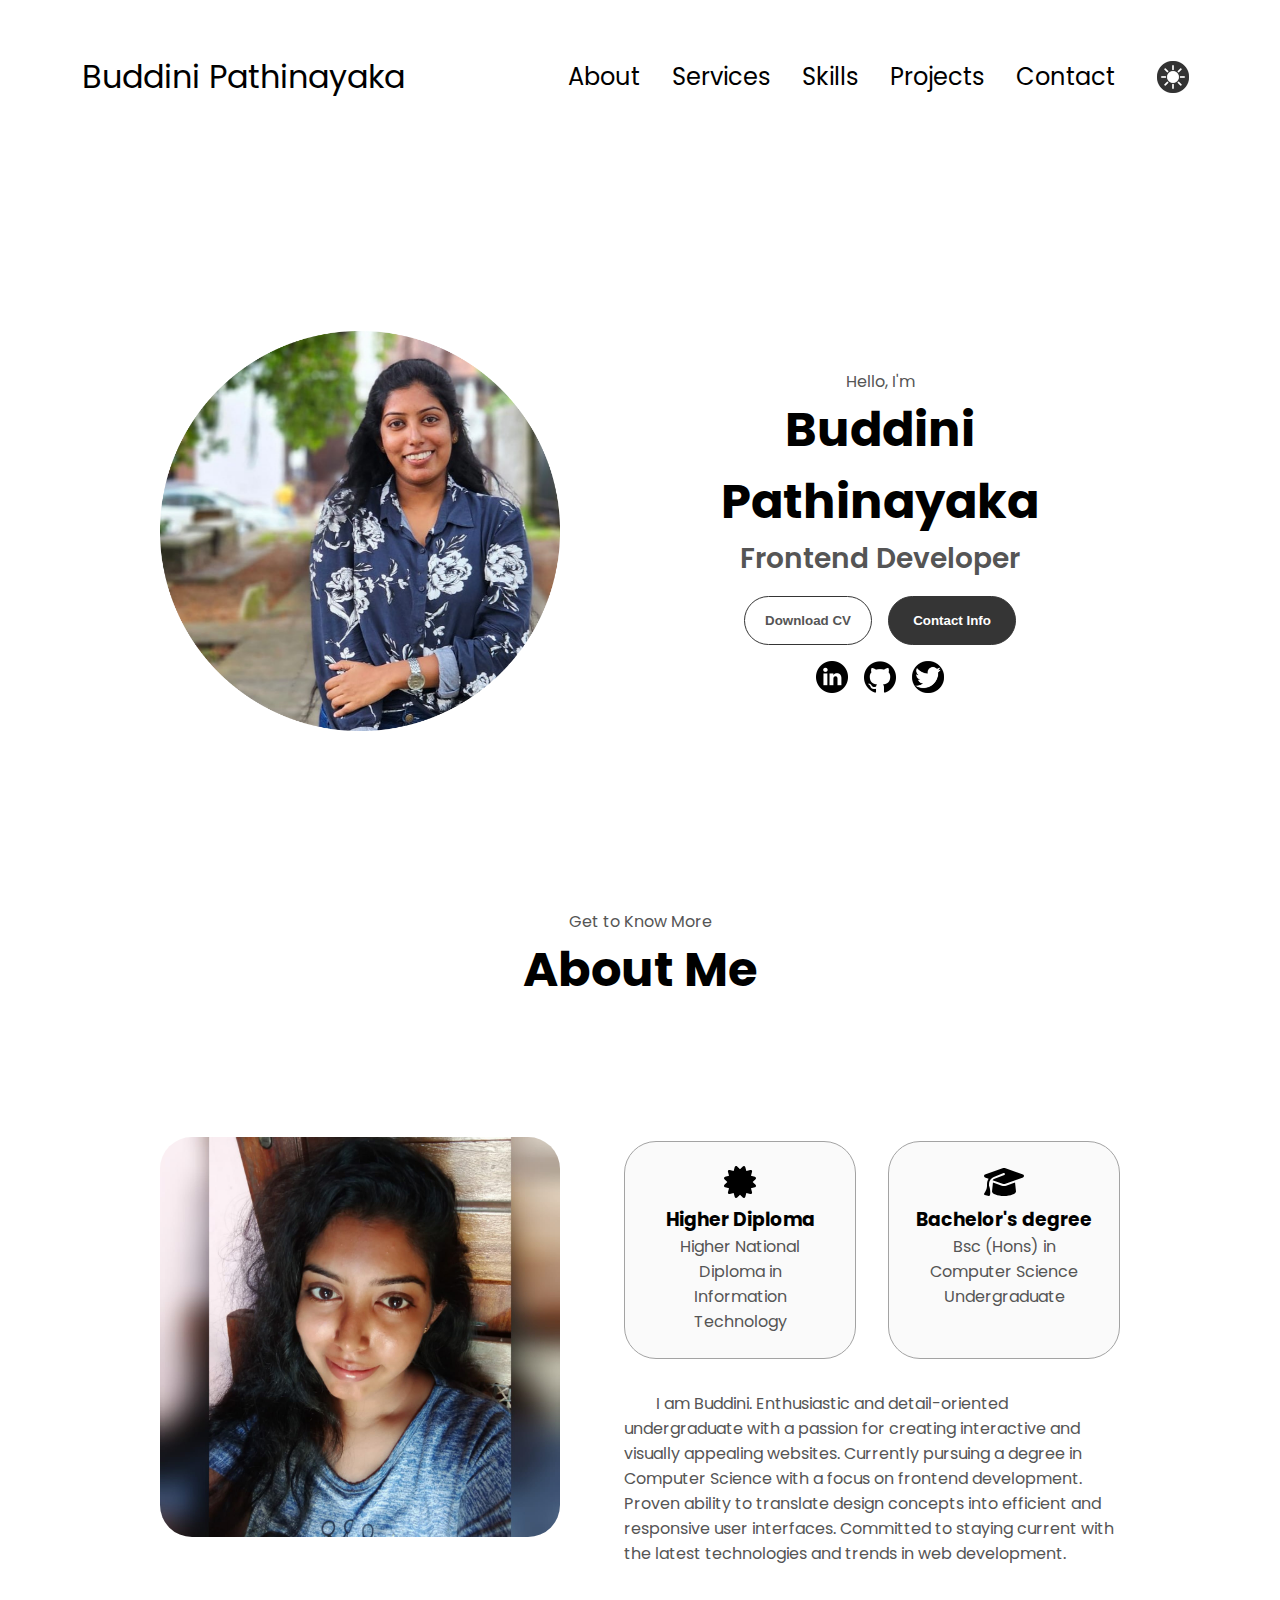
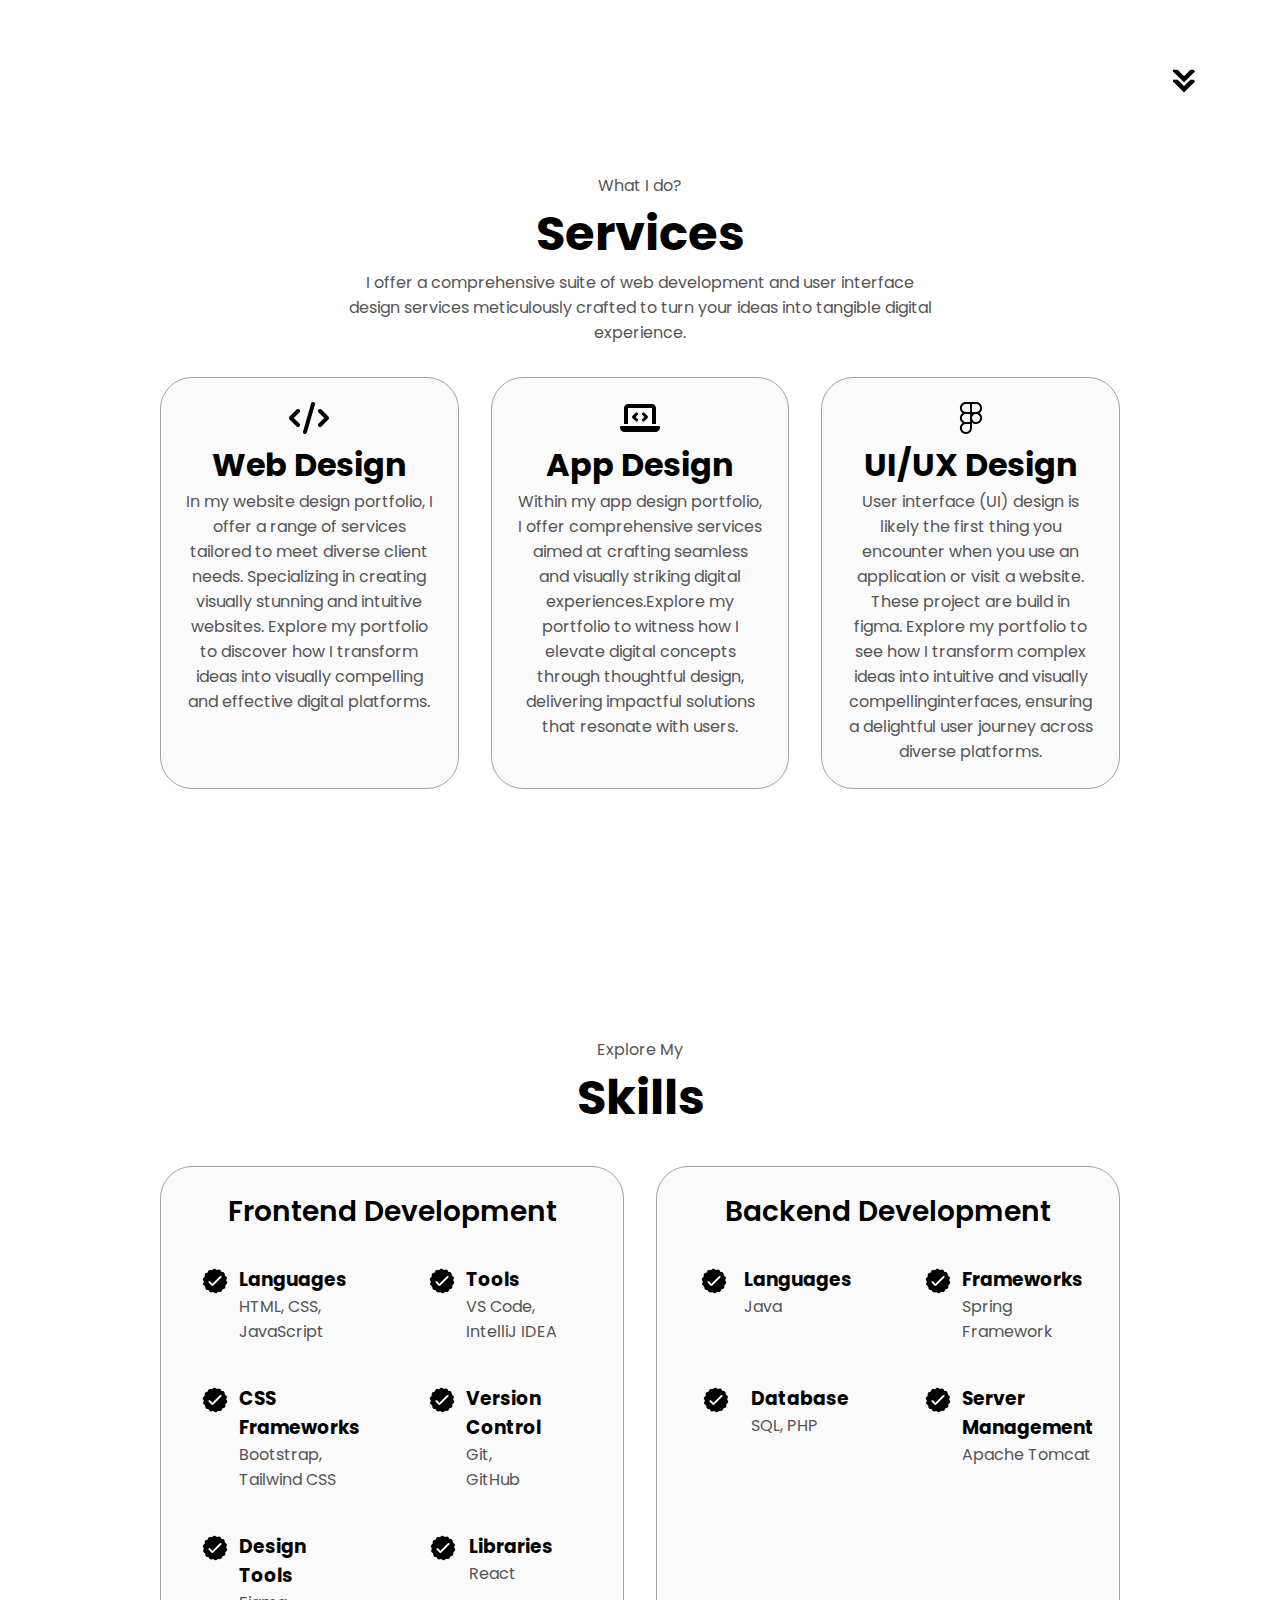
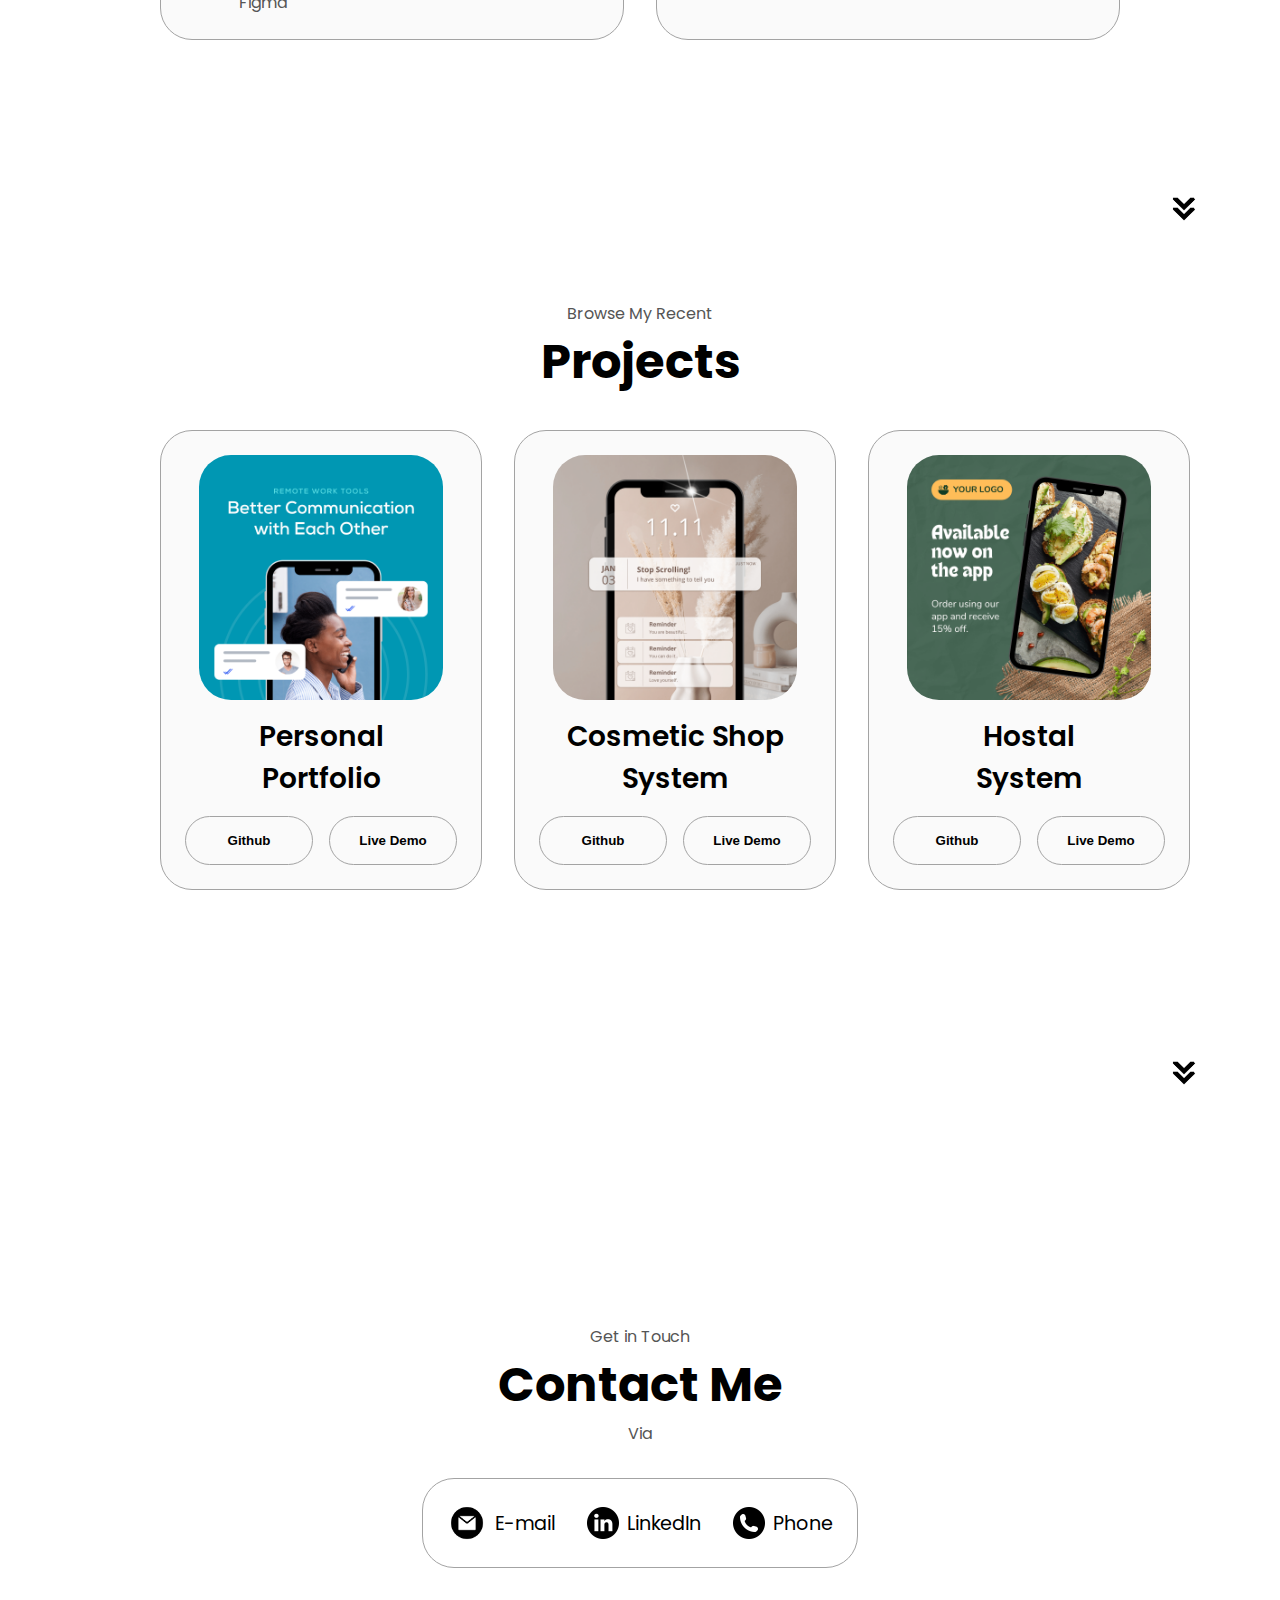
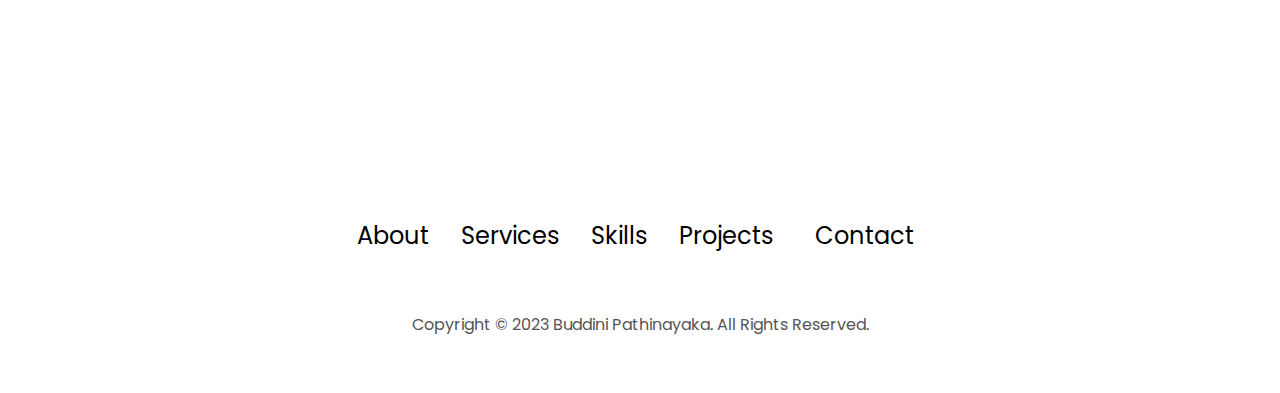
==== index.html @ bb2ee3ef "add service section" ====
<!DOCTYPE html>
<html lang="en">
<head>
    <meta charset="UTF-8">
    <meta name="viewport" content="width=device-width, initial-scale=1.0">
    <title>My Portfolio</title>
    <link rel="stylesheet" href="style.css">
    <link rel="stylesheet" href="mediaqueries.css">
    <link rel="icon" href="./assets/logo1.png">
</head>
<body>
    <nav id="desktop-nav">
        <div class="logo">Buddini Pathinayaka</div>
        <div>
          <ul class="nav-links">
            <li><a href="#about">About</a></li>
            <li><a href="#services">Services</a></li>
            <li><a href="#experience">Skills</a></li>
            <li><a href="#projects">Projects</a></li>
            <li><a href="#contact">Contact</a></li>
            <li>
              <img 
              id="modeToggle"
              class="icon color-icon"
              src="./assets/theme_light.png"
              src-light="./assets/theme_light.png" 
              src-dark="./assets/theme_dark.png"
              alt="color theme icon"
              ></li>
          </ul>
        </div>
      </nav>
      <nav id="hamburgur-nav">
        <div class="logo">Buddini Pathinayaka</div>
        <div class="hamburgur-menu">
            <div class="hamburgur-icon" onclick="toggleMenu()">
                <span></span>
                <span></span>
                <span></span>
            </div>
            <div class="menu-links">
                <li><a href="#about" onclick="toggleMenu()" >About</a></li>
                <li><a href="#services" onclick="toggleMenu()" >Services</a></li>
                <li><a href="#experience" onclick="toggleMenu()" >Skills</a></li>
                <li><a href="#projects" onclick="toggleMenu()" >Projects</a></li>
                <li><a href="#contact" onclick="toggleMenu()" >Contact</a></li>
                <li>
                  <img 
                  id="modeToggle2"
                  class="icon color-icon"
                  src="./assets/theme_light.png"
                  src-light="./assets/theme_light.png" 
                  src-dark="./assets/theme_dark.png"
                  alt="color theme icon"
                  ></li>
            </div>
        </div>
      </nav>
    <section id="profile">
        <div class="section__pic-container">
            <img src="./assets/p1.png" alt="Buddini Pathinayaka Profile Picture">
        </div>

        <div class="section__text">
            <p class="section__text__p1">Hello, I'm</p>
            <h1 class="title">Buddini Pathinayaka</h1>
            <p class="section__text__p2">Frontend Developer</p>
            
            <div class="btn-container">
                <button class="btn btn-color-2" 
                    onclick="window.open('./assets/resume-example.pdf')">
                    Download CV
                </button>

                <button class="btn btn-color-1" 
                    onclick="location.href='./#contact'">
                    Contact Info
                </button>
            </div>

            <div id="socials-container">
                <img
                  src="./assets/linkedin_light.png"
                  src-light="./assets/linkedin_light.png"
                  src-dark="./assets/linkedin_dark.png"
                  alt="My LinkedIn profile"
                  class="icon linkedin-icon"
                  onclick="location.href='https://linkedin.com/'"
                />
                <img
                  src="./assets/github_light.png"
                  src-light="./assets/github_light.png"
                  src-dark="./assets/github_dark.png"
                  alt="My github profile"
                  class="icon github-icon"
                  onclick="location.href='https://github.com/'"
                />
                <img
                  src="./assets/twitter_light.png"
                  src-light="./assets/twitter_light.png"
                  src-dark="./assets/twitter_dark.png"
                  alt="My twitter profile"
                  class="icon twitter-icon"
                  onclick="location.href='https://twitter.com/'"
                />
              </div>
            </div>
    </section>

    <section id="about">
        <p class="section__text__p1">Get to Know More</p>
        <h1 class="title">About Me</h1>
        <div class="section-container">
            <div class="section__pic-container">
                <img src="./assets/p2.jpg" 
                alt="profile picture"
                class="about-pic">
            </div>
            <div class="about-details-container">
                <div class="about-containers">
                    <div class="details-container">
                      <img
                        src="./assets/certificate_light.svg"
                        src-light="./assets/certificate_light.svg"
                        src-dark="./assets/certificate_dark.svg"
                        alt="diploma icon"
                        class="icon"
                      />
                        <h3>Higher Diploma</h3>
                        <p>Higher National Diploma in<br/>Information Technology</p>
                    </div>
                    <div class="details-container">
                      <img
                        src="./assets/graduate_light.svg"
                        src-light="./assets/graduate_light.svg"
                        src-dark="./assets/graduate_dark.svg"
                        alt="graduate icon"
                        class="icon"
                      />
                        <h3>Bachelor's degree</h3>
                        <p>Bsc (Hons) in Computer Science<br/>Undergraduate</p>
                    </div>
                </div>
                <div class="text-container">
                    <p>&nbsp &nbsp &nbsp &nbsp I am Buddini. Enthusiastic and detail-oriented undergraduate with a passion 
                      for creating interactive and visually appealing websites. Currently pursuing a degree in Computer Science 
                      with a focus on frontend development. Proven ability to translate design concepts into efficient and 
                      responsive user interfaces. Committed to staying current with the latest technologies and trends 
                      in web development.</p>
                </div>
            </div>
        </div>
        <img
        src="./assets/arrow_light.png"
        src-light="./assets/arrow_light.png"
        src-dark="./assets/arrow_dark.png"
        alt="Arrow icon"
        class="icon arrow"
        onclick="location.href='./#services'"
      />
    </section>

    <section id="services">
      <p class="section__text__p1">What I do?</p>
      <h1 class="title">Services</h1>
      <p class="section__text__p1">I offer a comprehensive suite of web development and user interface<br>
        design services meticulously crafted to turn your ideas into tangible digital<br>
        experience.</p>
      <div class="experience-details-container">
        <div class="about-containers">
          <div class="details-container">
            <img
              src="./assets/code_light.svg"
              src-light="./assets/code_light.svg"
              src-dark="./assets/code_dark.svg"
              alt="code icon"
              class="icon"
            />
              <h1>Web Design</h1>
              <p>
                In my website design portfolio, I offer a range of services tailored to meet 
                diverse client needs. Specializing in creating visually stunning and intuitive 
                websites. Explore my portfolio to discover how I transform ideas into visually 
                compelling and effective digital platforms.</p>
          </div>
          

          <div class="details-container">
            <img
              src="./assets/laptop_light.svg"
              src-light="./assets/laptop_light.svg"
              src-dark="./assets/laptop_dark.svg"
              alt="laptop icon"
              class="icon"
            />
              <h1>App Design</h1>
              <p>Within my app design portfolio, I offer comprehensive services aimed at crafting 
                seamless and visually striking digital experiences.Explore my portfolio to witness how I elevate digital 
                concepts through thoughtful design, delivering impactful solutions that resonate with users.</p>
          </div>

          <div class="details-container">
            <img
              src="./assets/figma_light.svg"
              src-light="./assets/figma_light.svg"
              src-dark="./assets/figma_dark.svg"
              alt="figma icon"
              class="icon"
            />
              <h1>UI/UX Design</h1>
              <p>User interface (UI) design is likely the first thing you encounter when you use an application or visit a website. 
                These project are build in figma.
                Explore my portfolio to see how I transform complex ideas into 
                intuitive and visually compellinginterfaces, ensuring a delightful user journey across diverse platforms.</p>
          </div>
      </div>
    </div>
    <img
      src="./assets/arrow_light.png"
      src-light="./assets/arrow_light.png"
      src-dark="./assets/arrow_dark.png"
      alt="Arrow icon"
      class="icon arrow"
      onclick="location.href='./#experience'"
    />
  </section>

    <section id="experience">
        <p class="section__text__p1">Explore My</p>
        <h1 class="title">Skills</h1>
        <div class="experience-details-container">
            <div class="about-containers">
                <div class="details-container">
        <h2 class="experience-sub-title">Frontend Development</h2>
            <div class="article-container">
            <article>
              <img
                src="./assets/checkmark_light.png"
                src-light="./assets/checkmark_light.png"
                src-dark="./assets/checkmark_dark.png"
                alt="Experience icon"
                class="icon"
              />
                <div>
                <h3>Languages</h3>
                <p>HTML, CSS, JavaScript</p>
                </div>
            </article>
            <article>
              <img
                src="./assets/checkmark_light.png"
                src-light="./assets/checkmark_light.png"
                src-dark="./assets/checkmark_dark.png"
                alt="Experience icon"
                class="icon"
              />
                <div>
          
                <h3>Tools</h3>
                <p>VS Code, IntelliJ IDEA</p>
                </div>
            </article>
            <article>
              <img
                src="./assets/checkmark_light.png"
                src-light="./assets/checkmark_light.png"
                src-dark="./assets/checkmark_dark.png"
                alt="Experience icon"
                class="icon"
              />
                <div>
                <h3>CSS Frameworks </h3>
                <p>Bootstrap, Tailwind CSS</p>
                </div>
            </article>
            <article>
              <img
                src="./assets/checkmark_light.png"
                src-light="./assets/checkmark_light.png"
                src-dark="./assets/checkmark_dark.png"
                alt="Experience icon"
                class="icon"
              />
                <div>
                <h3>Version Control</h3>
                <p>Git, <br>GitHub</p>
                </div>
            </article>
            <article>
              <img
                src="./assets/checkmark_light.png"
                src-light="./assets/checkmark_light.png"
                src-dark="./assets/checkmark_dark.png"
                alt="Experience icon"
                class="icon"
              />
                <div>
                <h3>Design Tools</h3>
                <p>Figma</p>
                </div>
            </article>
            <article>
              <img
                src="./assets/checkmark_light.png"
                src-light="./assets/checkmark_light.png"
                src-dark="./assets/checkmark_dark.png"
                alt="Experience icon"
                class="icon"
              />
              <div>
              <h3>Libraries &#160 &#160 &#160 &#160 </h3>
              <p>React</p>
              </div>
          </article>
            </div>
        </div>

        <div class="details-container">
            <h2 class="experience-sub-title">Backend Development</h2>
            <div class="article-container">
            <article>
              <img
                src="./assets/checkmark_light.png"
                src-light="./assets/checkmark_light.png"
                src-dark="./assets/checkmark_dark.png"
                alt="Experience icon"
                class="icon"
              />
                <div>
                <h3>Languages</h3>
                <p>Java</p>
                </div>
            </article>
            <article>
              <img
                src="./assets/checkmark_light.png"
                src-light="./assets/checkmark_light.png"
                src-dark="./assets/checkmark_dark.png"
                alt="Experience icon"
                class="icon"
              />
                <div>
                <h3>Frameworks</h3>
                <p>Spring Framework</p>
                </div>
            </article>
            <article>
              <img
                src="./assets/checkmark_light.png"
                src-light="./assets/checkmark_light.png"
                src-dark="./assets/checkmark_dark.png"
                alt="Experience icon"
                class="icon"
              />
                <div>
                <h3>Database</h3>
                <p>SQL, PHP</p>
                </div>
            </article>
            <article>
              <img
                src="./assets/checkmark_light.png"
                src-light="./assets/checkmark_light.png"
                src-dark="./assets/checkmark_dark.png"
                alt="Experience icon"
                class="icon"
              />
                <div>
                <h3>Server Management</h3>
                <p>Apache Tomcat</p>
                </div>
            </article>
            </div>
        </div>
        </div>
  </div>
      <img
        src="./assets/arrow_light.png"
        src-light="./assets/arrow_light.png"
        src-dark="./assets/arrow_dark.png"
        alt="Arrow icon"
        class="icon arrow"
        onclick="location.href='./#projects'"
      />
    </section>

    <section id="projects">
        <p class="section__text__p1">Browse My Recent</p>
        <h1 class="title">Projects</h1>
        <div class="experience-details-container">
          <div class="about-containers">
            <div class="details-container color-container">
              <div class="article-container">
                <img
                  src="./assets/project-1.png"
                  alt="Project 1"
                  class="project-img"
                />
              </div>
              <h2 class="experience-sub-title project-title">Personal <br>Portfolio</h2>
              <div class="btn-container">
                <button
                  class="btn btn-color-2 project-btn"
                  onclick="location.href='https://github.com/'"
                >
                  Github
                </button>
                <button
                  class="btn btn-color-2 project-btn"
                  onclick="location.href='https://github.com/Buddini96/devPortfolio.git'"
                >
                  Live Demo
                </button>
              </div>
            </div>
            <div class="details-container color-container">
              <div class="article-container">
                <img
                  src="./assets/project-2.png"
                  alt="Project 2"
                  class="project-img"
                />
              </div>
              <h2 class="experience-sub-title project-title">Cosmetic Shop System</h2>
              <div class="btn-container">
                <button
                  class="btn btn-color-2 project-btn"
                  onclick="location.href='https://github.com/Buddini96/Cosmetic-Shop-Management-System.git'"
                >
                  Github
                </button>
                <button
                  class="btn btn-color-2 project-btn"
                  onclick="location.href='https://github.com/'"
                >
                  Live Demo
                </button>
              </div>
            </div>
            <div class="details-container color-container">
              <div class="article-container">
                <img
                  src="./assets/project-3.png"
                  alt="Project 3"
                  class="project-img"
                />
              </div>
              <h2 class="experience-sub-title project-title">Hostal <br> System</h2>
              <div class="btn-container">
                <button
                  class="btn btn-color-2 project-btn"
                  onclick="location.href='https://github.com/Buddini96/HibernateCW-Hostel-Management-System.git'"
                >
                  Github
                </button>
                <button
                  class="btn btn-color-2 project-btn"
                  onclick="location.href='https://github.com/'"
                >
                  Live Demo
                </button>
              </div>
            </div>
          </div>
        </div>
        <img
          src="./assets/arrow_light.png"
          src-light="./assets/arrow_light.png"
          src-dark="./assets/arrow_dark.png"
          alt="Arrow icon"
          class="icon arrow"
          onclick="location.href='./#contact'"
        />
    </section>

    <section id="contact">
        <p class="section__text__p1">Get in Touch</p>
        <h1 class="title">Contact Me</h1>
        <p class="section__text__p1">Via</p>
        <div class="contact-info-upper-container">
          <div class="contact-info-container">
            <img
              src="./assets/email_light.png"
              src-light="./assets/email_light.png"
              src-dark="./assets/email_dark.png"
              alt="Email icon"
              class="icon contact-icon email-icon"
            />
            <p><a href="mailto:buddinikl1996@gmail.com">E-mail</a></p>
          </div>
          <div class="contact-info-container">
            <img
                src="./assets/linkedin_light.png"
                src-light="./assets/linkedin_light.png"
                src-dark="./assets/linkedin_dark.png"
                alt="My LinkedIn profile"
                class="icon linkedin-icon"
                onclick="location.href='https://linkedin.com/'"
            />
            <p><a href="https://www.linkedin.com">LinkedIn</a></p>
          </div>
          <div class="contact-info-container">
            <img
              src="./assets/phone_light.png"
              src-light="./assets/phone_light.png"
              src-dark="./assets/phone_dark.png"
              alt="phone icon"
              class="icon contact-icon phone-icon"
            />
            <p><a href="https://www.linkedin.com">Phone</a></p>
          </div>
        </div>
      </section>

      <footer>
        <nav>
          <div class="nav-links-container">
            <ul class="nav-links">
              <li><a href="#about">About</a></li>
              <li><a href="#services">Services</a></li>
              <li><a href="#experience">Skills</a></li>
              <li><a href="#projects">Projects</a></li>
              <li><a href="#contact">Contact</a></li>
            </ul>
          </div>
        </nav>
        <p>Copyright &#169; 2023 Buddini Pathinayaka. All Rights Reserved.</p>
      </footer>
    <script src="script.js"></script>
</body>
</html>
---- style.css ----
/* General Styling */

@import url("https://fonts.googleapis.com/css2?family=Poppins:wght@300;400;500;600&display=swap");

/* default light mode colors*/

:root {
  --primary-color: white;
  --primary-color-2: rgb(250, 250, 250);
  --primary-color-3: rgb(181, 181, 181);
  --background-color: rgb(255, 255, 255);
  --secondary-color: black;
  --secondary-color-2: rgb(85, 85, 85);
  --button-background: rgb(53, 53, 53);
  --button-text-hover: grey;
  --button-border: rgb(53, 53, 53) 0.1rem solid;
  --button-border-2: rgb(255, 255, 255) 0.1rem solid;
  --container-border: rgb(163, 163, 163);
}

/* default dark mode colors*/
[theme="dark"] {
    --primary-color: black;
    --primary-color-2: rgb(39, 39, 39);
    --primary-color-3: rgb(74, 74, 74);
    --background-color: rgb(33, 33, 33);
    --secondary-color: white;
    --secondary-color-2: rgb(170, 170, 170);
    --button-background: rgb(202, 202, 202);
    --button-text-hover: lightgrey;
    --button-border: rgb(202, 202, 202) 0.1rem solid;
    --button-border-2: rgb(0, 0, 0) 0.1rem solid;
    --container-border: rgb(92, 92, 92);
  }

*{
    margin: 0;
    padding: 0;
}

h3 {
    color: var(--secondary-color);
}

body{
     font-family: "Poppins", sans-serif;
     background-color: var(--background-color);
}

html {
    scroll-behavior: smooth;
}

p {
    color: var(--secondary-color-2);
}

/* Transition */

a, .btn {
    transition: all 300ms ease;
}

/* Desktop Navigation */

nav, .nav-links {
    display: flex;
    align-items: center;
}

nav {
    justify-content: space-around;
    height: 17vh;
}

.nav-links {
    gap: 2rem;
    list-style: none;
    font-size: 1.5rem;
}

nav li:last-child {
    width: max-content;
    display: flex;
    margin: auto;
    padding: 10px;
}

a {
    color: var(--secondary-color);
    text-decoration: none;
    text-decoration-color: var(--primary-color);
}

a:hover {
    text-decoration: underline;
    text-underline-offset: 1rem;
    text-decoration-color: var(--secondary-color);
}

nav a:hover {
    color: var(--secondary-color);
    text-decoration-color: var(--secondary-color);
}

.logo {
    font-size: 2rem;
    color: var(--secondary-color);
}

.logo:hover {
    cursor: default;
}

/* Hamburgur menu */

#hamburgur-nav {
    display: none;
}

.hamburgur-menu {
    position: relative;
    display: inline-block;
}

.hamburgur-icon {
    display: flex;
    flex-direction: column;
    justify-content: space-between;
    height: 24px;
    width: 30px;
    cursor: pointer;
}

.hamburgur-icon span {
    width: 100%;
    height: 2px;
    background-color: var(--secondary-color);
    transition: all 0.3 ease-in-out;
}

.menu-links {
    position: absolute;
    top: 100%;
    right: 0;
    background-color: var(--primary-color);
    width: fit-content;
    max-height: 0;
    overflow: hidden;
    transition: all 0.3 ease-in-out;
  
}

.menu-links a {
    display: block;
    padding: 10px;
    text-align: center;
    font-size: 1.5rem;
    color: var(--secondary-color);
    text-decoration: none;
    transition: all 0.3 ease-in-out;
}
  
.menu-links li {
    list-style: none;
}

.menu-links.open {
    max-height: 300px;
}
  

.hamburgur-icon.open span:first-child {
    transform: rotate(45deg) translate(10px, 5px);
}

.hamburgur-icon.open span:nth-child(2) {
    opacity: 0;
}

.hamburgur-icon.open span:last-child {
    transform: rotate(-45deg) translate(10px, -5px);
}

.hamburgur-icon span:first-child {
    transform: none;
}

.hamburgur-icon span:first-child {
    opacity: 1;
}

.hamburgur-icon span:first-child {
    transform: none;
}

/* Sections */

section {
    padding-top: 4vh;
    height: 96vh;
    margin: 0 10rem;
    box-sizing: border-box;
    min-height: fit-content;
}

.section-container {
    display: flex;
}

/* Profile Section */

#profile {
    display: flex;
    justify-content: center;
    gap: 5rem;
    height: 80vh;
}

.section__pic-container {
    display: flex;
    height: 400px;
    width: 400px;
    margin: auto 0;
}

.section__text {
    align-self: center;
    text-align: center;
}

.section__text__p {
    font-weight: 600;
}

.section__text__p1 {
    text-align: center;
}

.section__text__p2 {
    font-size: 1.75rem;
    margin-bottom: 1rem;
    font-weight: 600;
}

.title {
    color: var(--secondary-color);
    font-size: 3rem;
    text-align: center;
}

#socials-container {
    display: flex;
    justify-content: center;
    margin-top: 1rem;
    gap: 1rem;
}

/* Icons */

.icon {
    cursor: pointer;
    height: 2rem;
}

/* buttons  */

.btn-container {
    display: flex;
    justify-content: center;
    gap: 1rem;
}

.btn {
    font-weight: 600;
    transition: all 300ms ease;
    padding: 1rem;
    width: 8rem;
    border-radius: 2rem;
}

.btn-color-1,
.btn-color-2 {
    border: var(--button-border);
    color: var(--secondary-color-2);
}

.btn-color-1:hover,
.btn-color-2:hover {
    cursor: pointer;
}

.btn-color-1,
.btn-color-2:hover {
    background: var(--button-background);
    color: var(--primary-color);
}

.btn-color-1:hover {
    background: var(--secondary-color);
}

.btn-color-2 {
    background: none;
}

.btn-color-2:hover {
    border: var(--button-border);
    background: var(--secondary-color);
}

.btn-container {
    gap: 1rem;
}

/* about section */

#about {
    position: relative;
}

.about-containers {
    gap: 2rem;
    margin-bottom: 2rem;
    margin-top: 2rem;
}

.about-details-container {
    justify-content: center;
    flex-direction: column;
}

.about-containers, 
.about-details-container {
    display: flex;
}

.about-pic {
    border-radius: 2rem;
}

.arrow {
    position: absolute;
    right: -5rem;
    bottom: 2.5rem;
}

.details-container {
    padding: 1.5rem;
    flex: 1;
    background: var(--primary-color-2);
    border-radius: 2rem;
    border: var(--button-border);
    border-color: var(--container-border);
    text-align: center;
}

.section-container {
    gap: 4rem;
    height: 80%;
}

.section__pic-container {
    height: 400px;
    width: 400px;
    margin: auto 0;
}

/* experience */

#experience {
    position: relative;
}

.experience-sub-title {
    color: var(--secondary-color);
    font-weight: 600;
    font-size: 1.75rem;
    margin-bottom: 2rem;
}

.experience-details-container {
    display: flex;
    justify-content: center;
    flex-direction: column;
}

.article-container {
    display: flex;
    text-align: initial;
    flex-wrap: wrap;
    flex-direction: row;
    gap: 2.5rem;
    justify-content: space-around;
}

article {
    display: flex;
    width: 10rem;
    justify-content: space-around;
    gap: 0.5rem;
}

article .icon {
    cursor: default;
}

/* projects section */

#projects {
    position: relative;
}

.color-container {
    border-color: var(--container-border);
    background: var(--primary-color-2);
}

.project-img {
    border-radius: 2rem;
    width: 90%;
    height: 90%;
}

.project-title {
    margin: 1rem;
    color: var(--secondary-color);
}

.project-btn {
    color: var(--secondary-color);
    border-color: var(--container-border);
}

/* Contact section */

#contact {
    display: flex;
    justify-content: center;
    flex-direction: column;
    height: 70vh;
}

.contact-info-upper-container {
    display: flex;
    justify-content: center;
    border-radius: 2rem;
    border: var(--button-border);
    border-color: var(--container-border);
    background: var(--background-color);
    margin: 2rem auto;
    padding: 0.5rem;
}

.contact-info-container {
    display: flex;
    align-items: center;
    justify-content: center;
    gap: 0.5rem;
    margin: 1rem;
}
  
  .contact-info-container p {
    font-size: larger;
}
  
  .contact-icon {
    cursor: default;
}
  
  .email-icon {
    height: 2.5rem;
}

/* Footer section */

footer {
    height: 26vh;
    margin: 0 2rem;
}
  
footer p {
    text-align: center;
}
---- mediaqueries.css ----
@media screen and (max-width: 1200px){
    #desktop-nav {
        display: none;
    }

    #hamburgur-nav {
        display: flex;
    }

    #contact,
    #projects {
    height: fit-content;
    }
}

@media screen and (max-width: 1200px) {
    #desktop-nav {
      display: none;
    }
    #hamburger-nav {
      display: flex;
    }
    #experience,
    .experience-details-container {
      margin-top: 2rem;
    }
    #profile,
    .section-container {
      display: block;
    }
    .arrow {
      display: none;
    }
    section,
    .section-container {
      height: fit-content;
    }
    section {
      margin: 0 5%;
    }
    .section__pic-container {
      width: 275px;
      height: 275px;
      margin: 0 auto 2rem;
    }
    .about-containers {
      margin-top: 0;
    }
  }
  
  @media screen and (max-width: 600px) {
    #contact,
    footer {
      height: 40vh;
    }
    #profile {
      height: 83vh;
      margin-bottom: 0;
    }
    article {
      font-size: 1rem;
    }
    footer nav {
      height: fit-content;
      margin-bottom: 2rem;
    }
    .about-containers,
    .contact-info-upper-container,
    .btn-container {
      flex-wrap: wrap;
    }
    .contact-info-container {
      margin: 0;
    }
    .contact-info-container p,
    .nav-links li a {
      font-size: 1rem;
    }
    .experience-sub-title {
      font-size: 1.25rem;
    }
    .logo {
      font-size: 1.5rem;
    }
    .nav-links {
      flex-direction: column;
      gap: 0.5rem;
      text-align: center;
    }
    .section__pic-container {
      width: auto;
      height: 46vw;
      justify-content: center;
    }
    .section__text__p2 {
      font-size: 1.25rem;
    }
    .title {
      font-size: 2rem;
    }
    .text-container {
      text-align: justify;
    }
  }
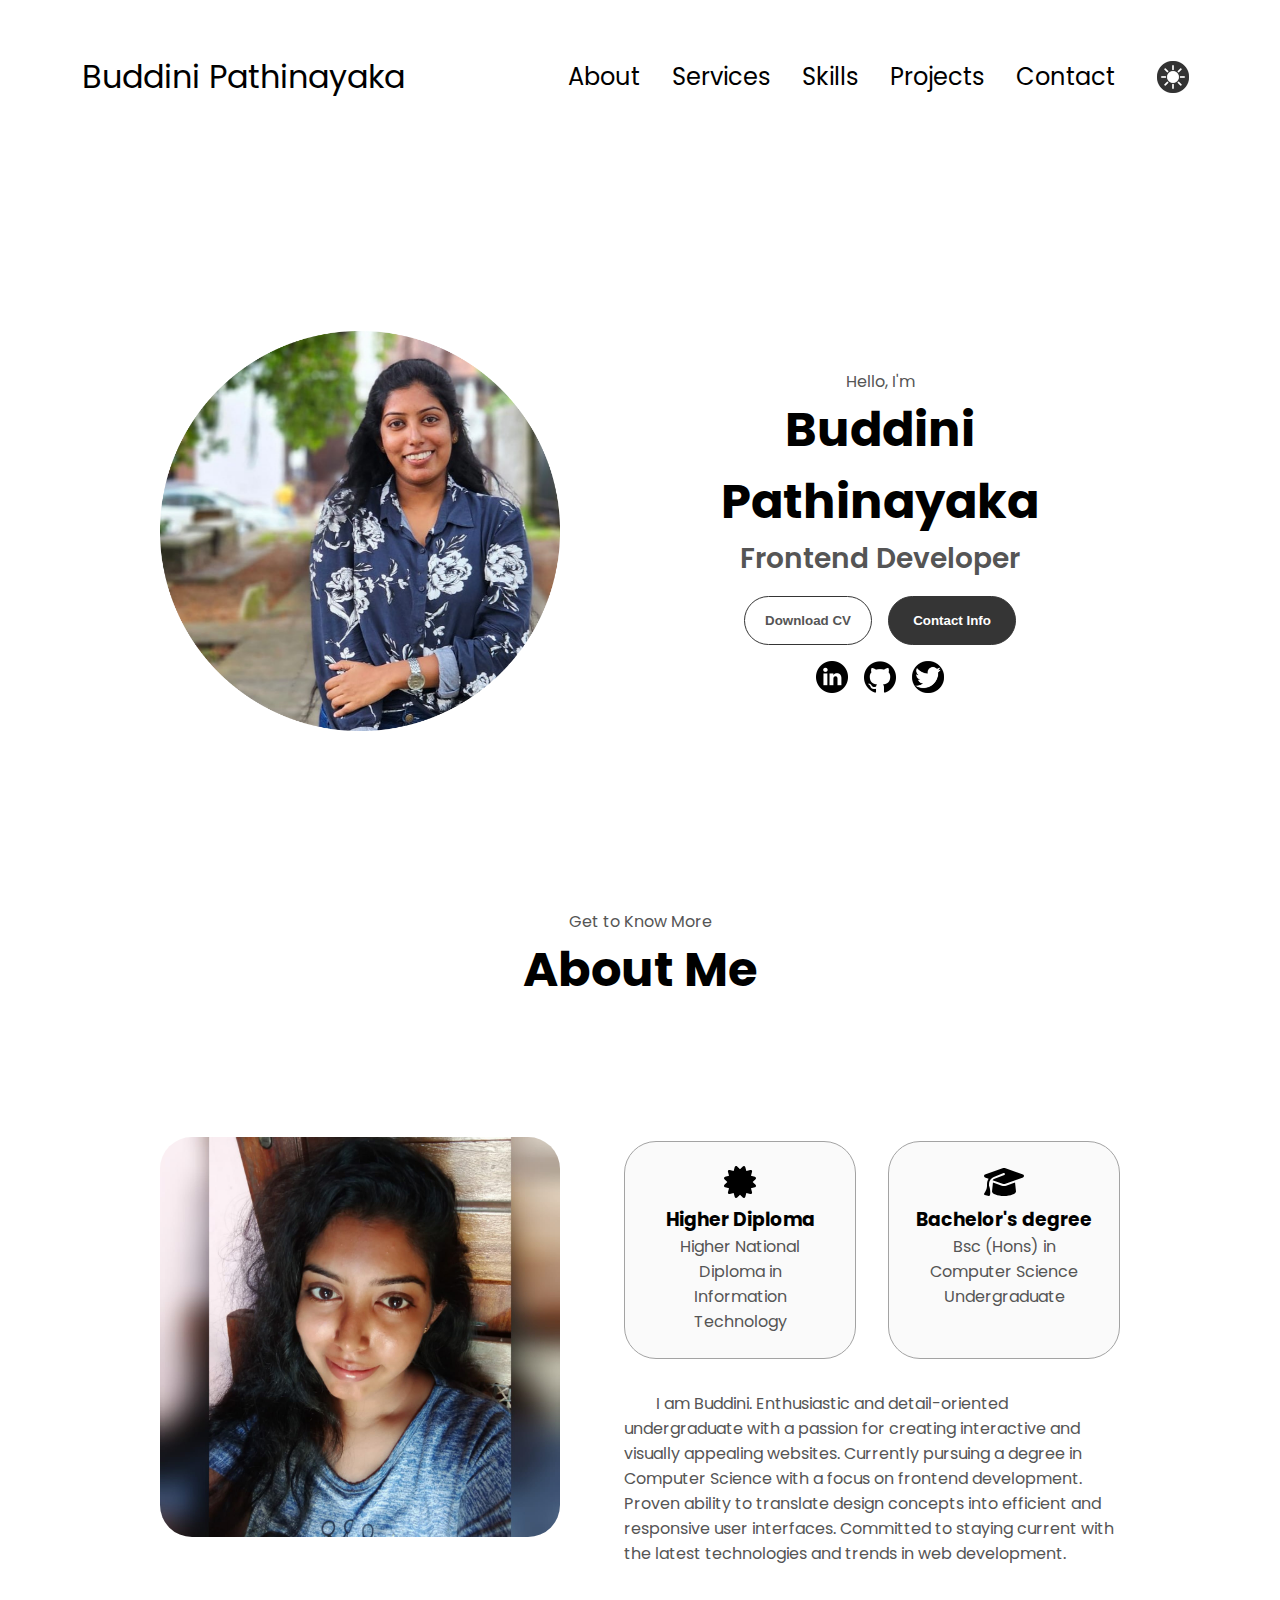
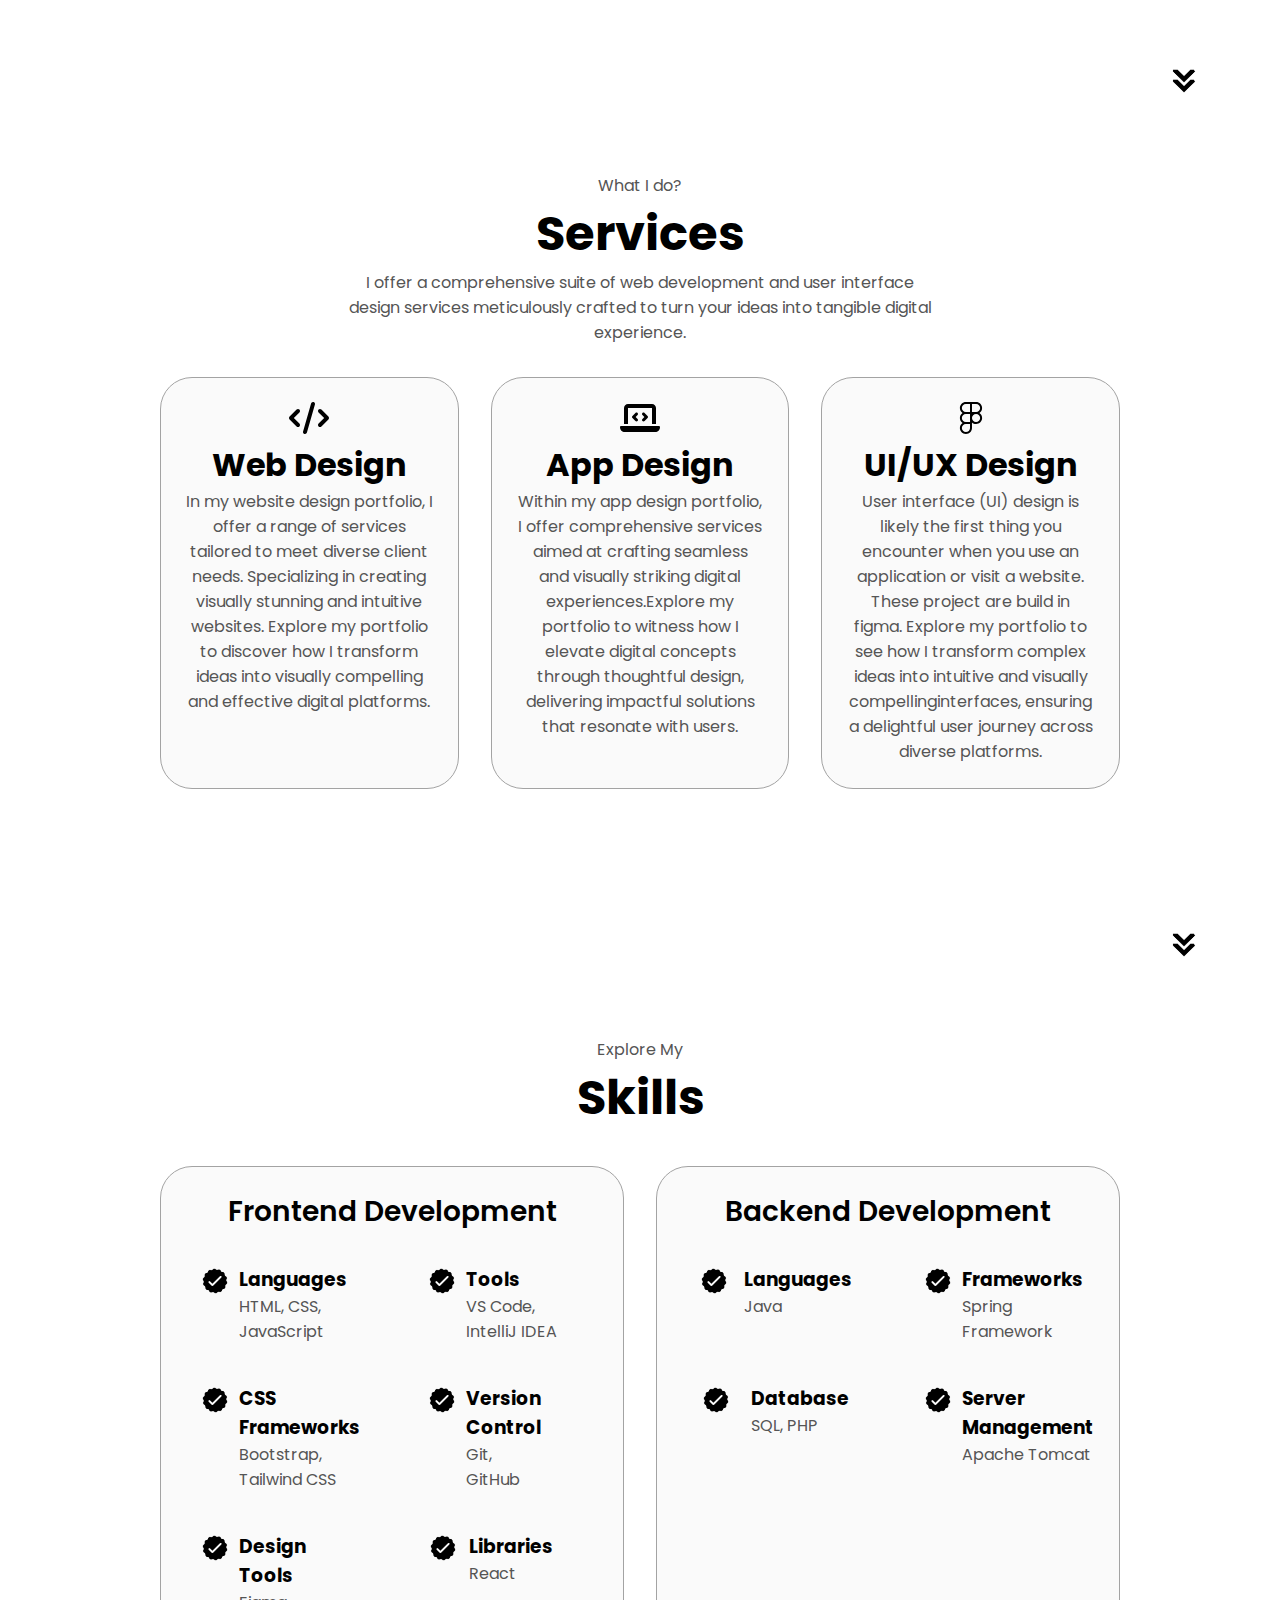
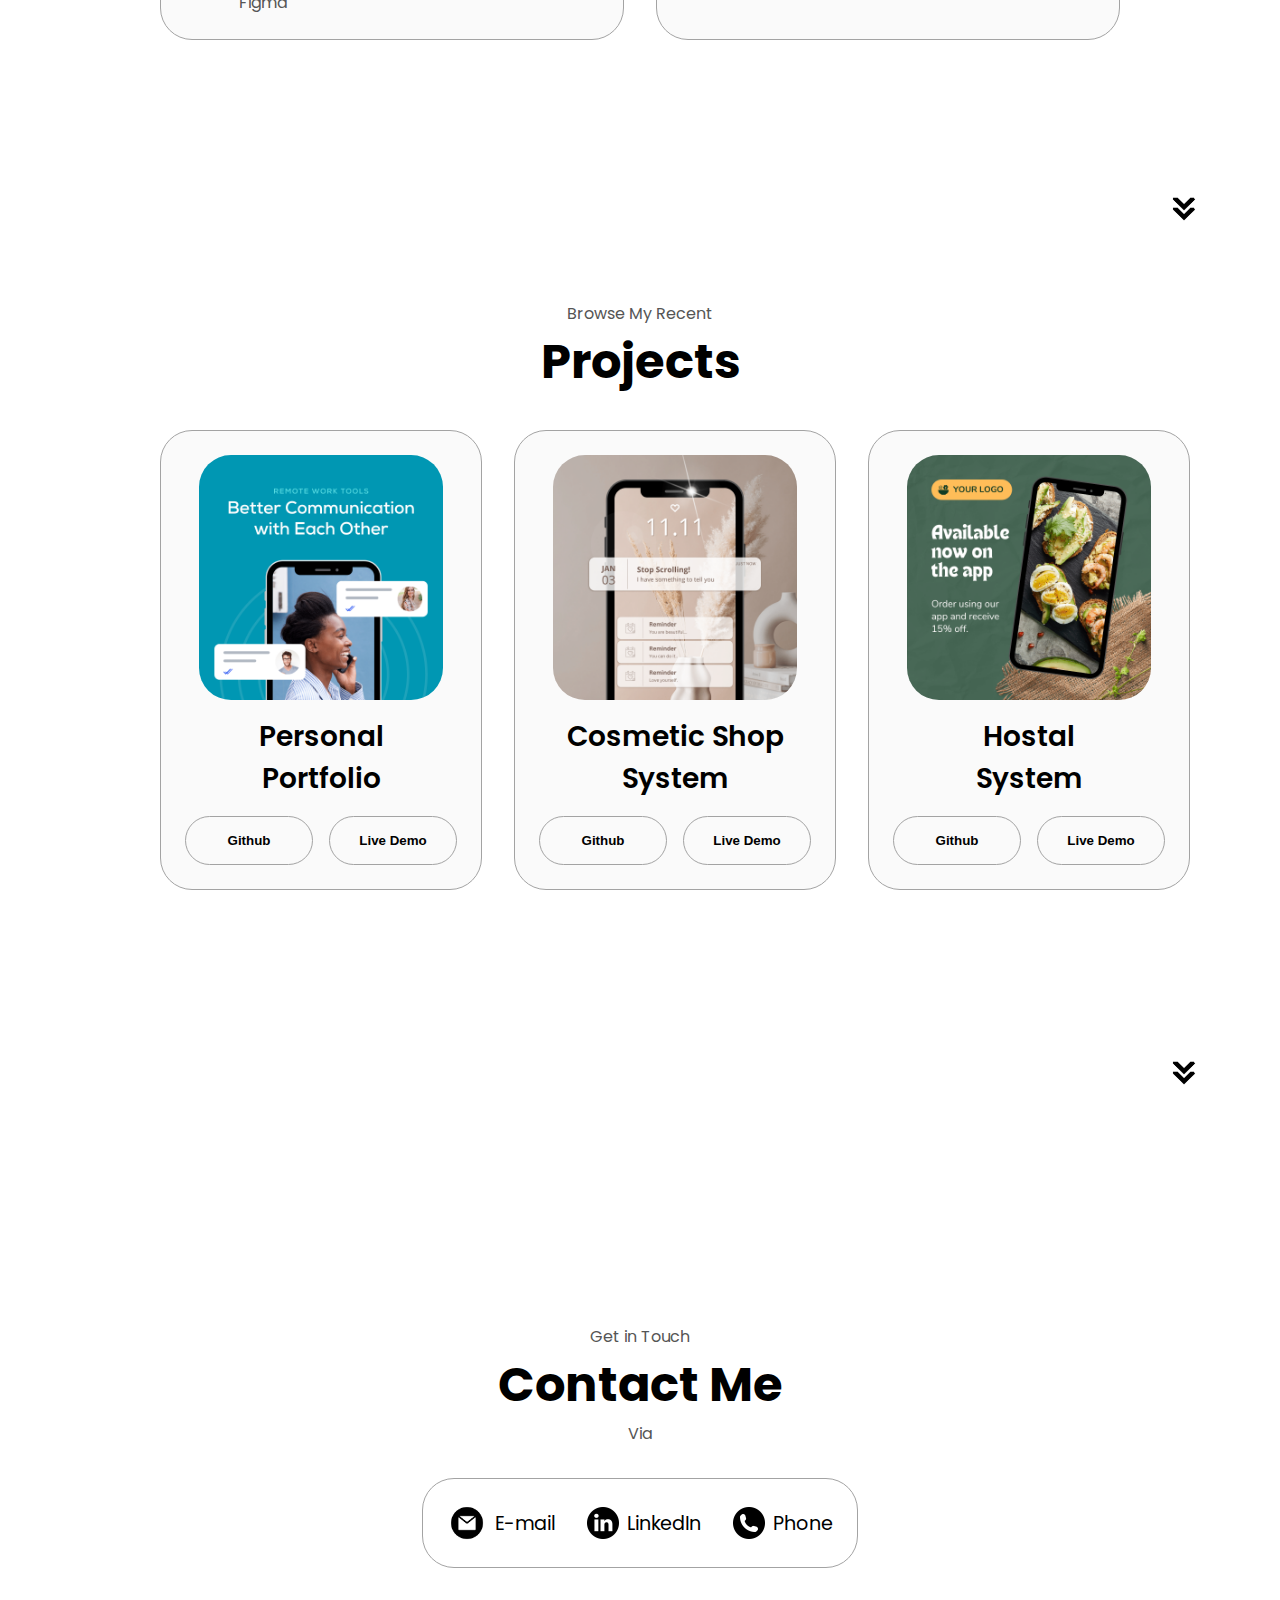
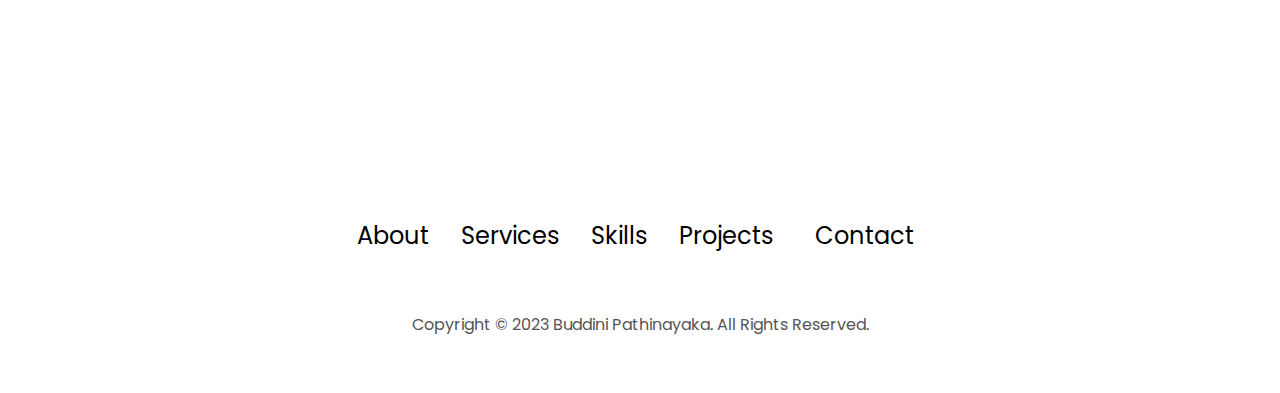
==== commit 7fcccfcb: "content updated" ====
--- a/index.html
+++ b/index.html
@@ -3,6 +3,10 @@
 <head>
     <meta charset="UTF-8">
     <meta name="viewport" content="width=device-width, initial-scale=1.0">
+    <meta name="keyword" content="Portfolio, Frontend Developer">
+    <meta name="description" content="This is for testing My Portfolio">
+    <meta content="author" name="Buddini Pathinayaka">
+    <meta content="owner" name="Buddini Pathinayaka">
     <title>My Portfolio</title>
     <link rel="stylesheet" href="style.css">
     <link rel="stylesheet" href="mediaqueries.css">
--- a/style.css
+++ b/style.css
@@ -42,6 +42,10 @@
     color: var(--secondary-color);
 }
 
+h1 {
+    color: var(--secondary-color);
+}
+
 body{
      font-family: "Poppins", sans-serif;
      background-color: var(--background-color);
@@ -166,7 +170,7 @@
 }
 
 .menu-links.open {
-    max-height: 300px;
+    max-height: 400px;
 }
   
 
@@ -366,6 +370,12 @@
     margin: auto 0;
 }
 
+/* Services */
+
+#services {
+    position: relative;
+}
+
 /* experience */
 
 #experience {
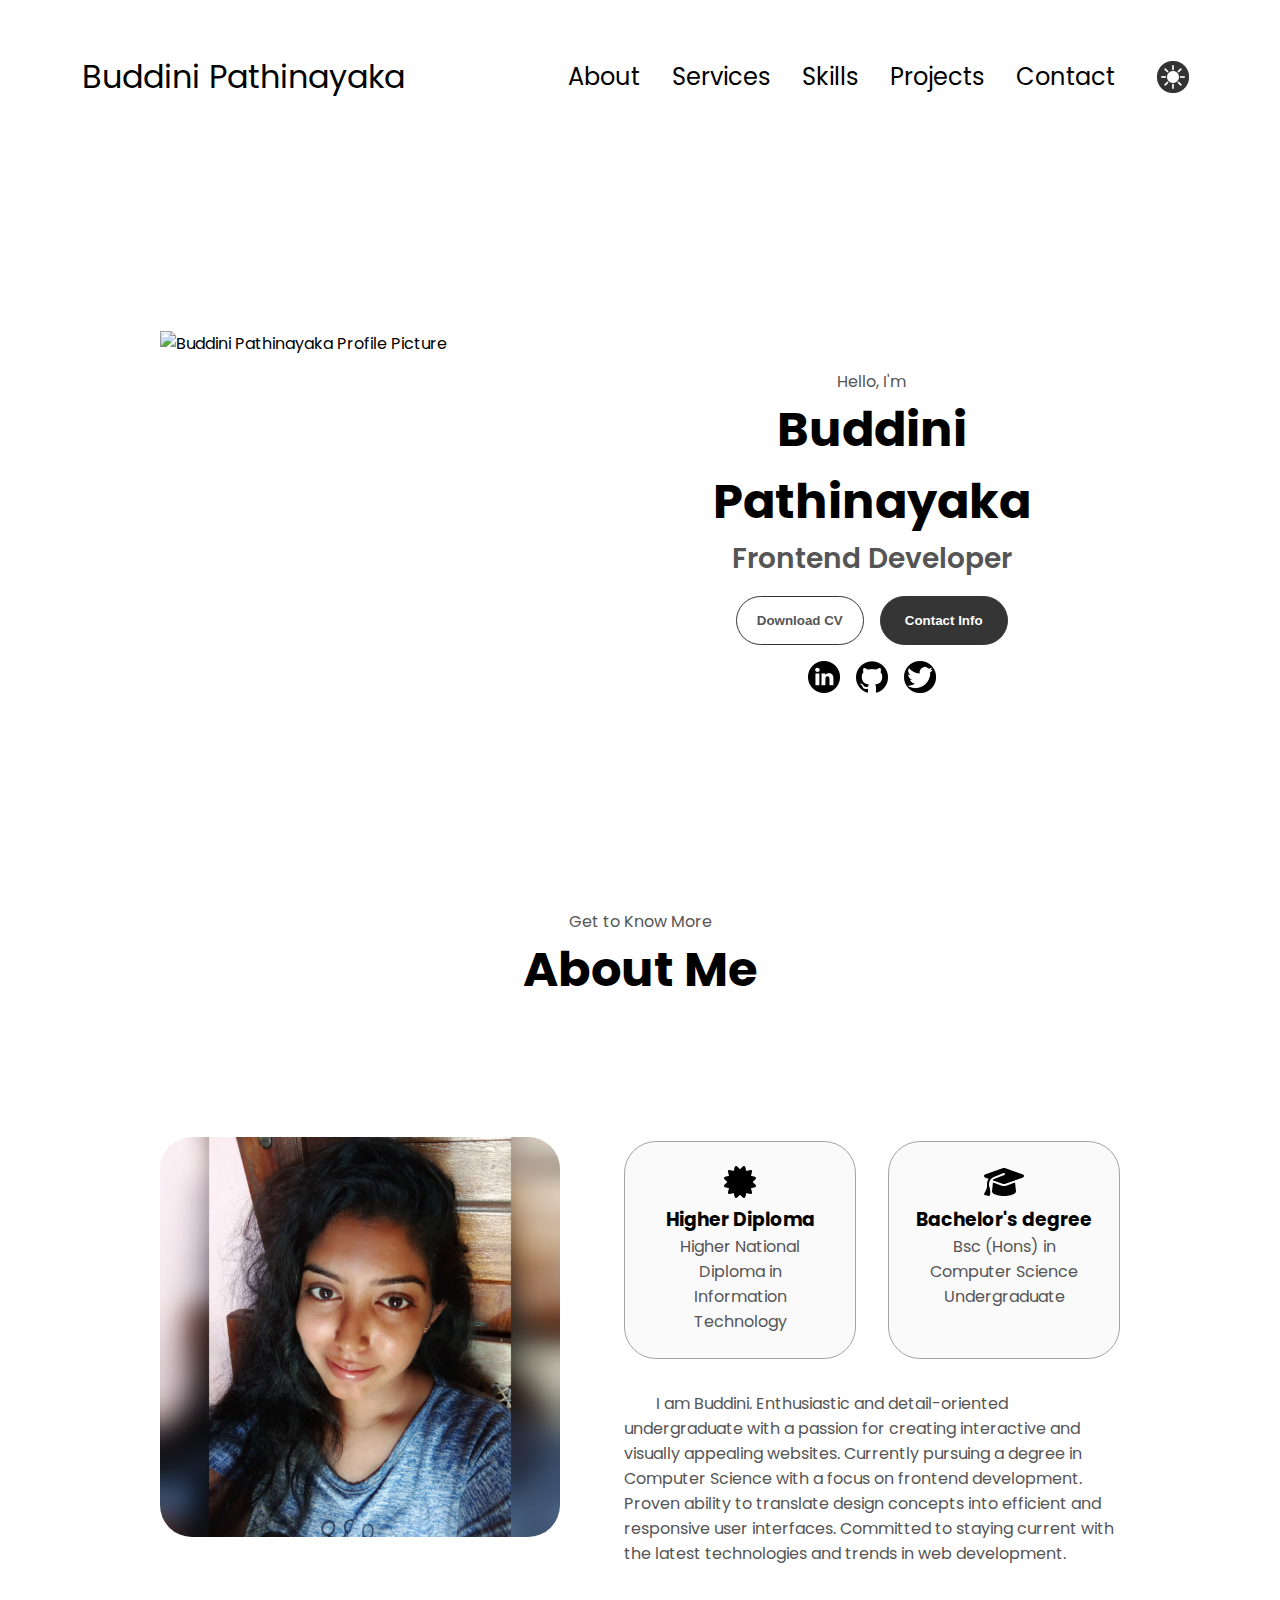
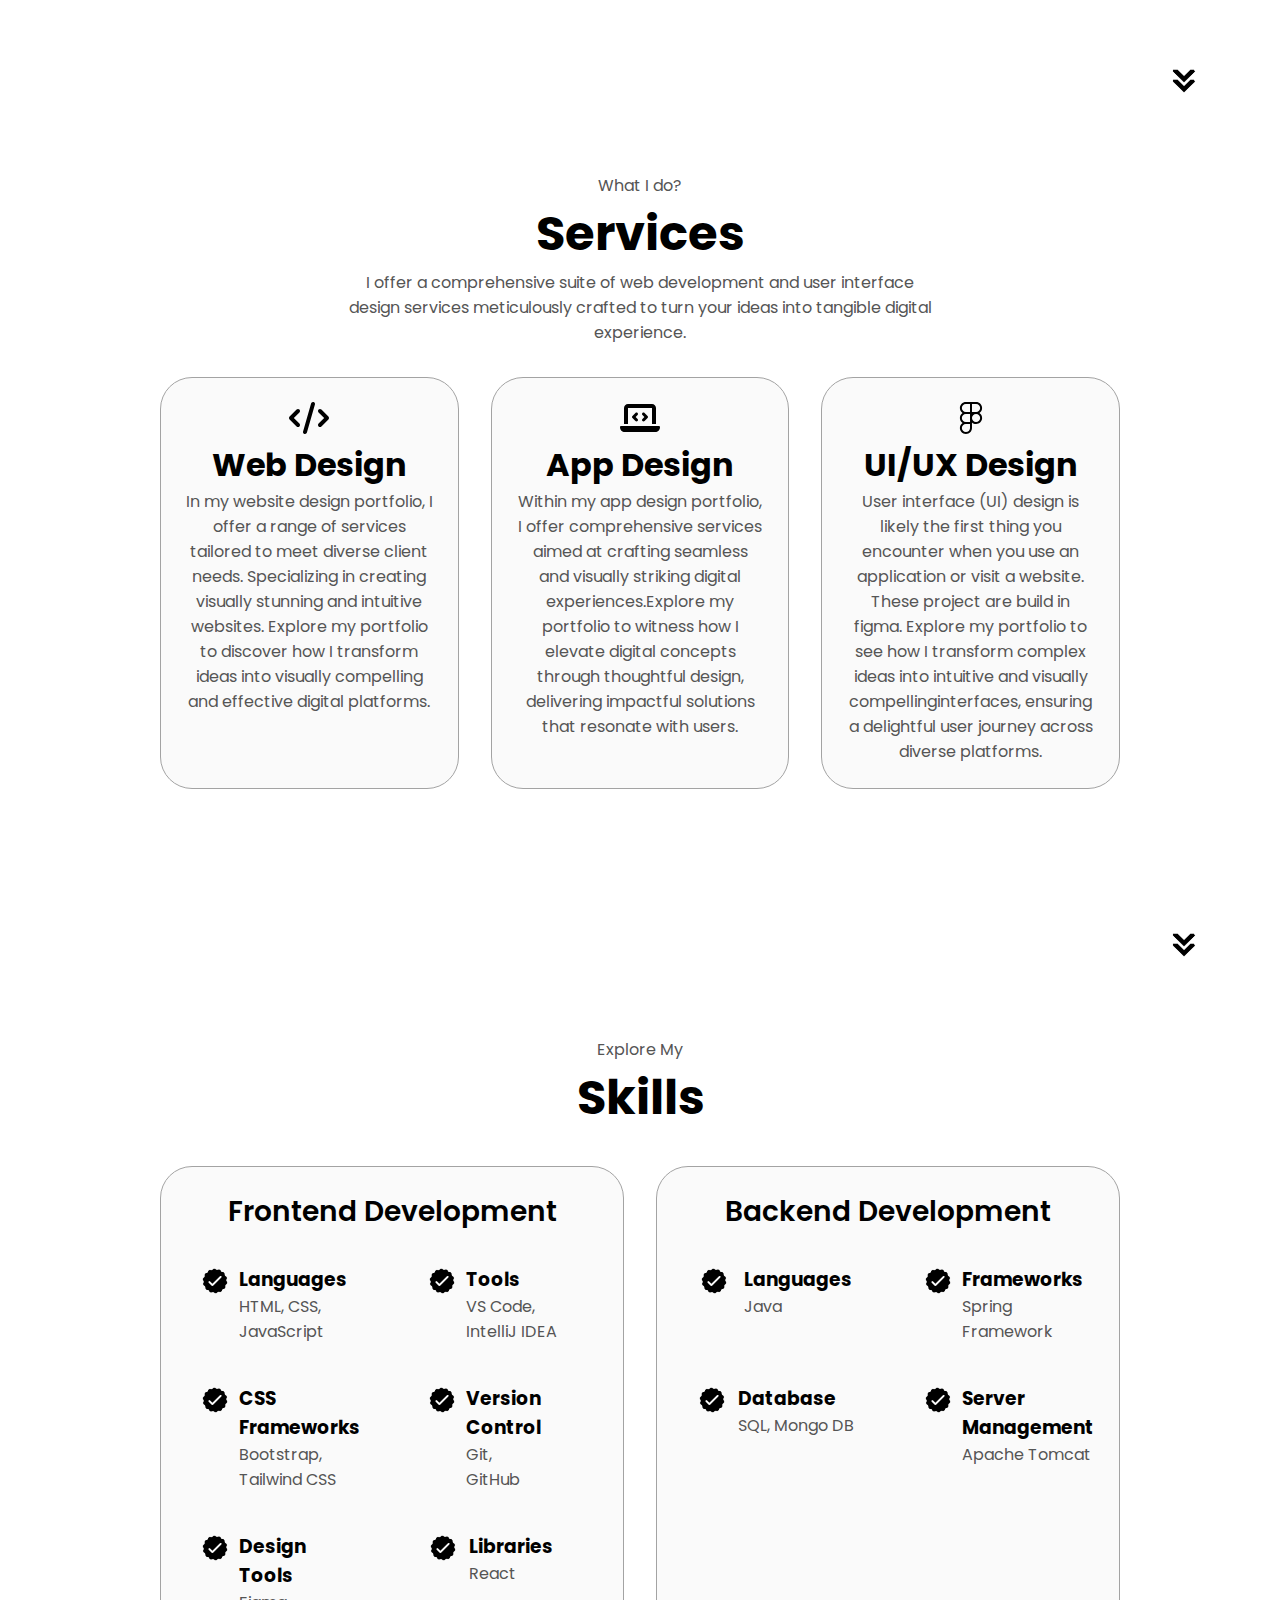
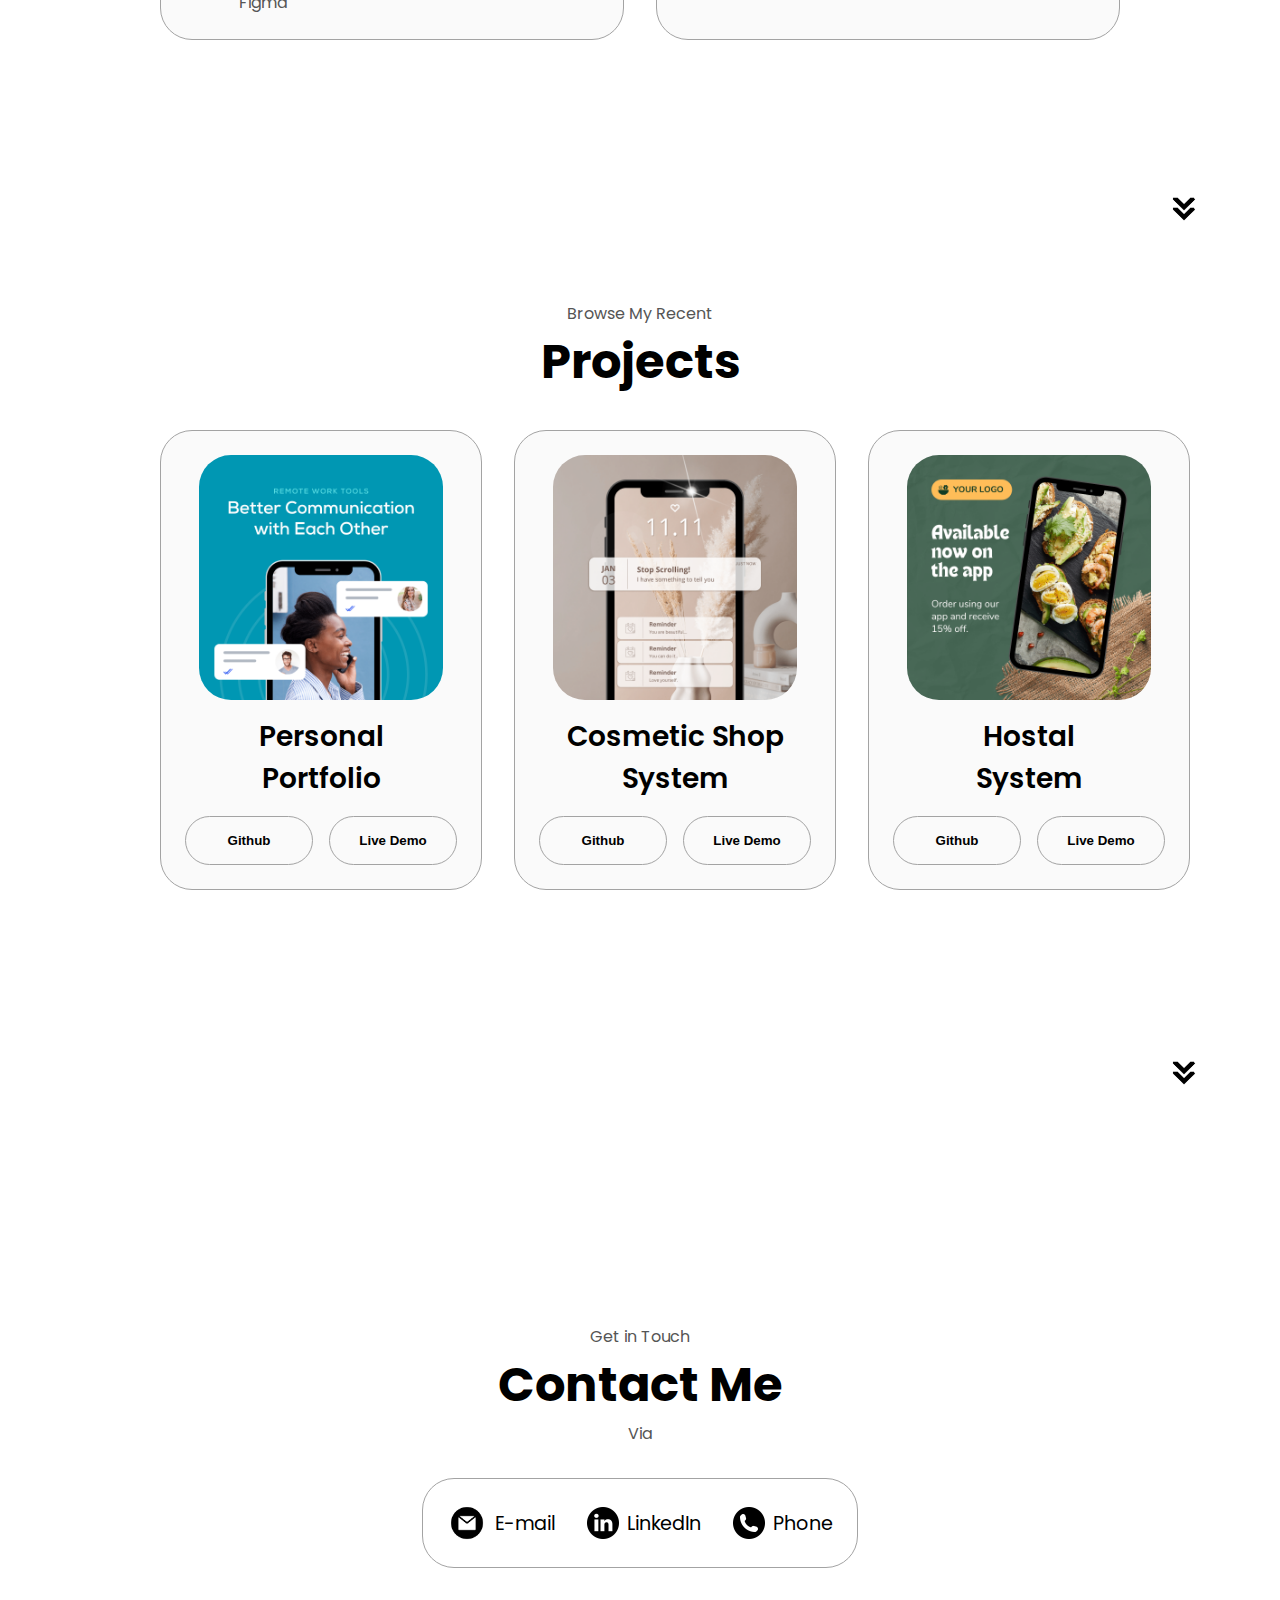
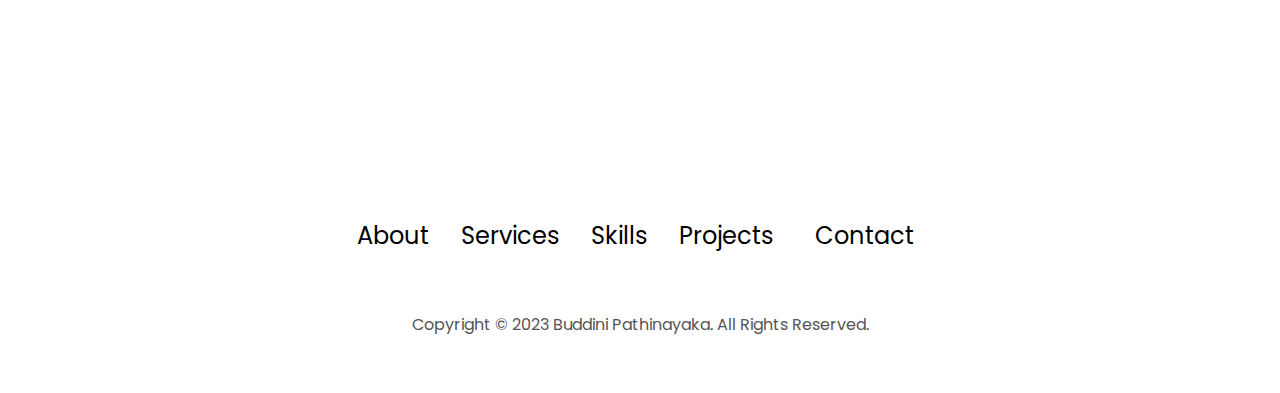
==== commit 7a328585: "content updated" ====
--- a/index.html
+++ b/index.html
@@ -62,7 +62,7 @@
       </nav>
     <section id="profile">
         <div class="section__pic-container">
-            <img src="./assets/p1.png" alt="Buddini Pathinayaka Profile Picture">
+            <img src="./assets/p2.png" alt="Buddini Pathinayaka Profile Picture">
         </div>
 
         <div class="section__text">
@@ -72,7 +72,7 @@
             
             <div class="btn-container">
                 <button class="btn btn-color-2" 
-                    onclick="window.open('./assets/resume-example.pdf')">
+                    onclick="window.open('./assets/BuddiniPathinayaka_FullStack.pdf')">
                     Download CV
                 </button>
 
@@ -358,7 +358,7 @@
               />
                 <div>
                 <h3>Database</h3>
-                <p>SQL, PHP</p>
+                <p>SQL, Mongo DB</p>
                 </div>
             </article>
             <article>
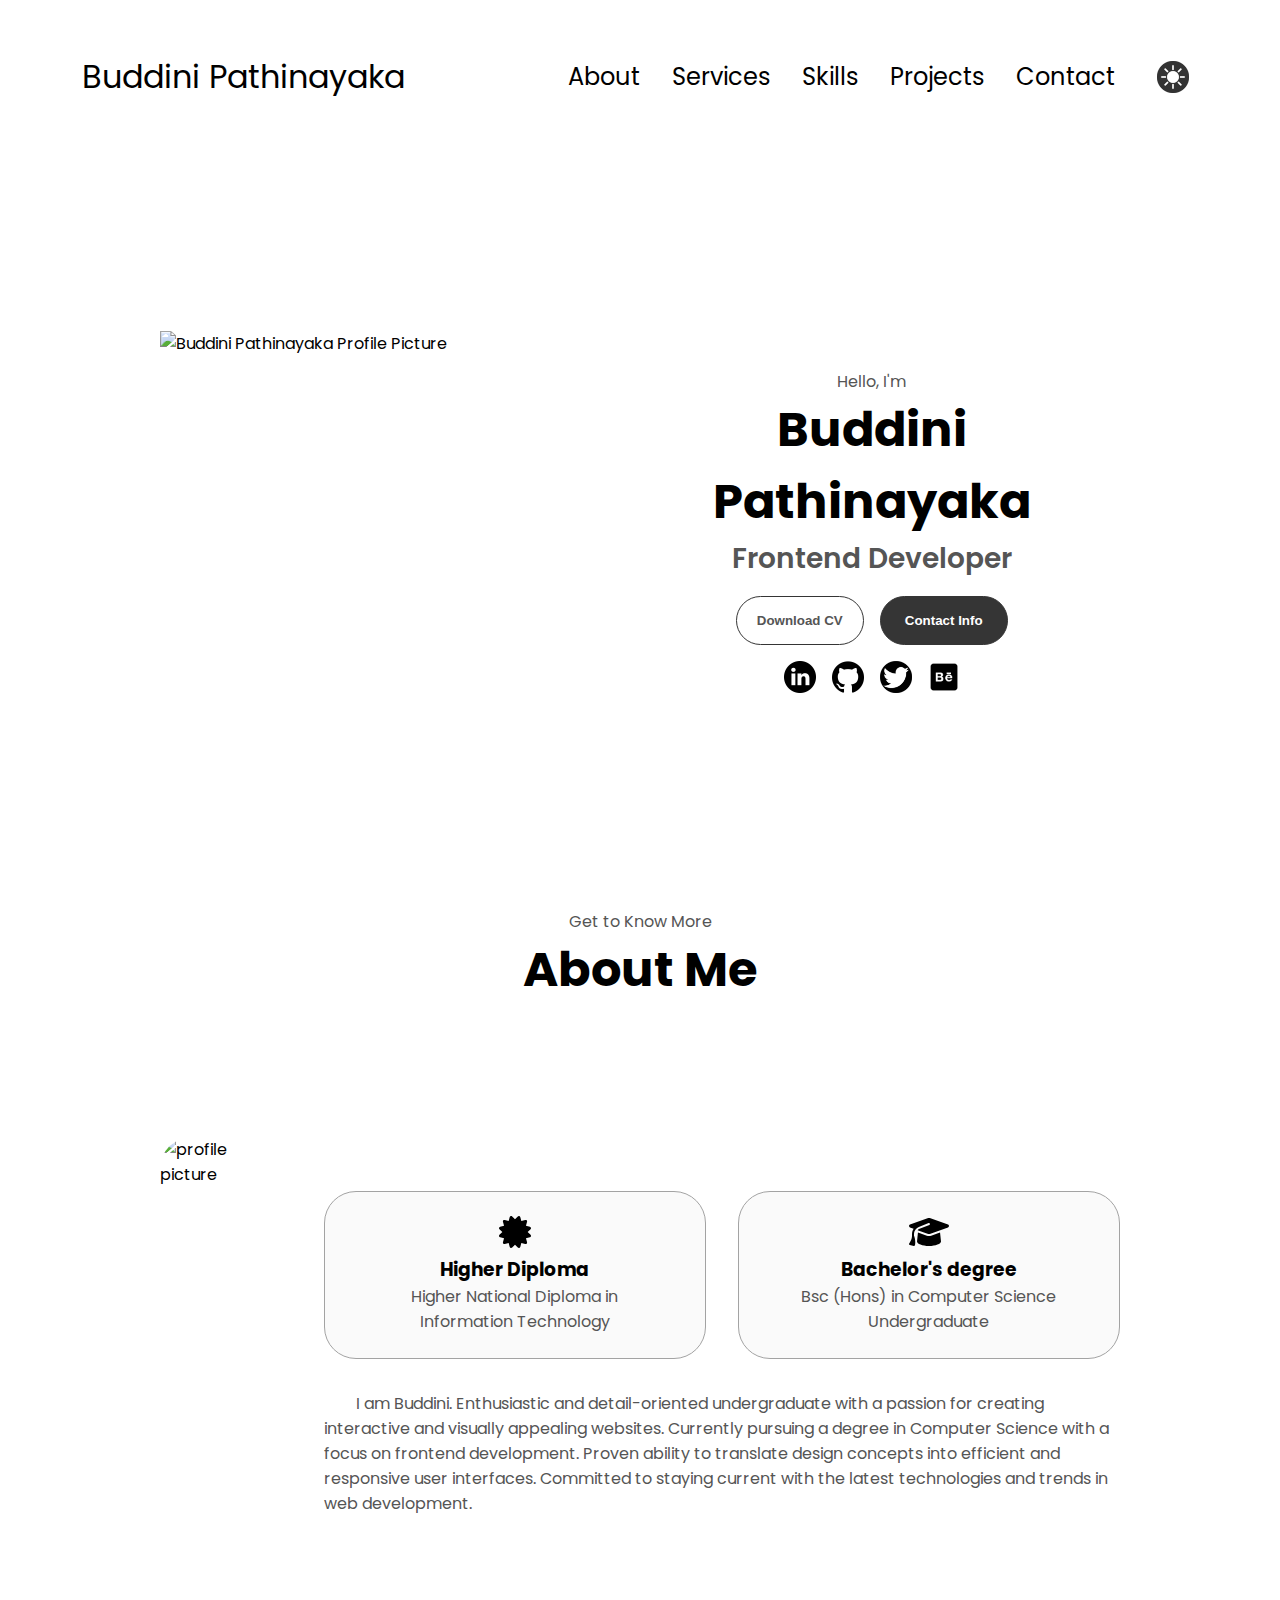
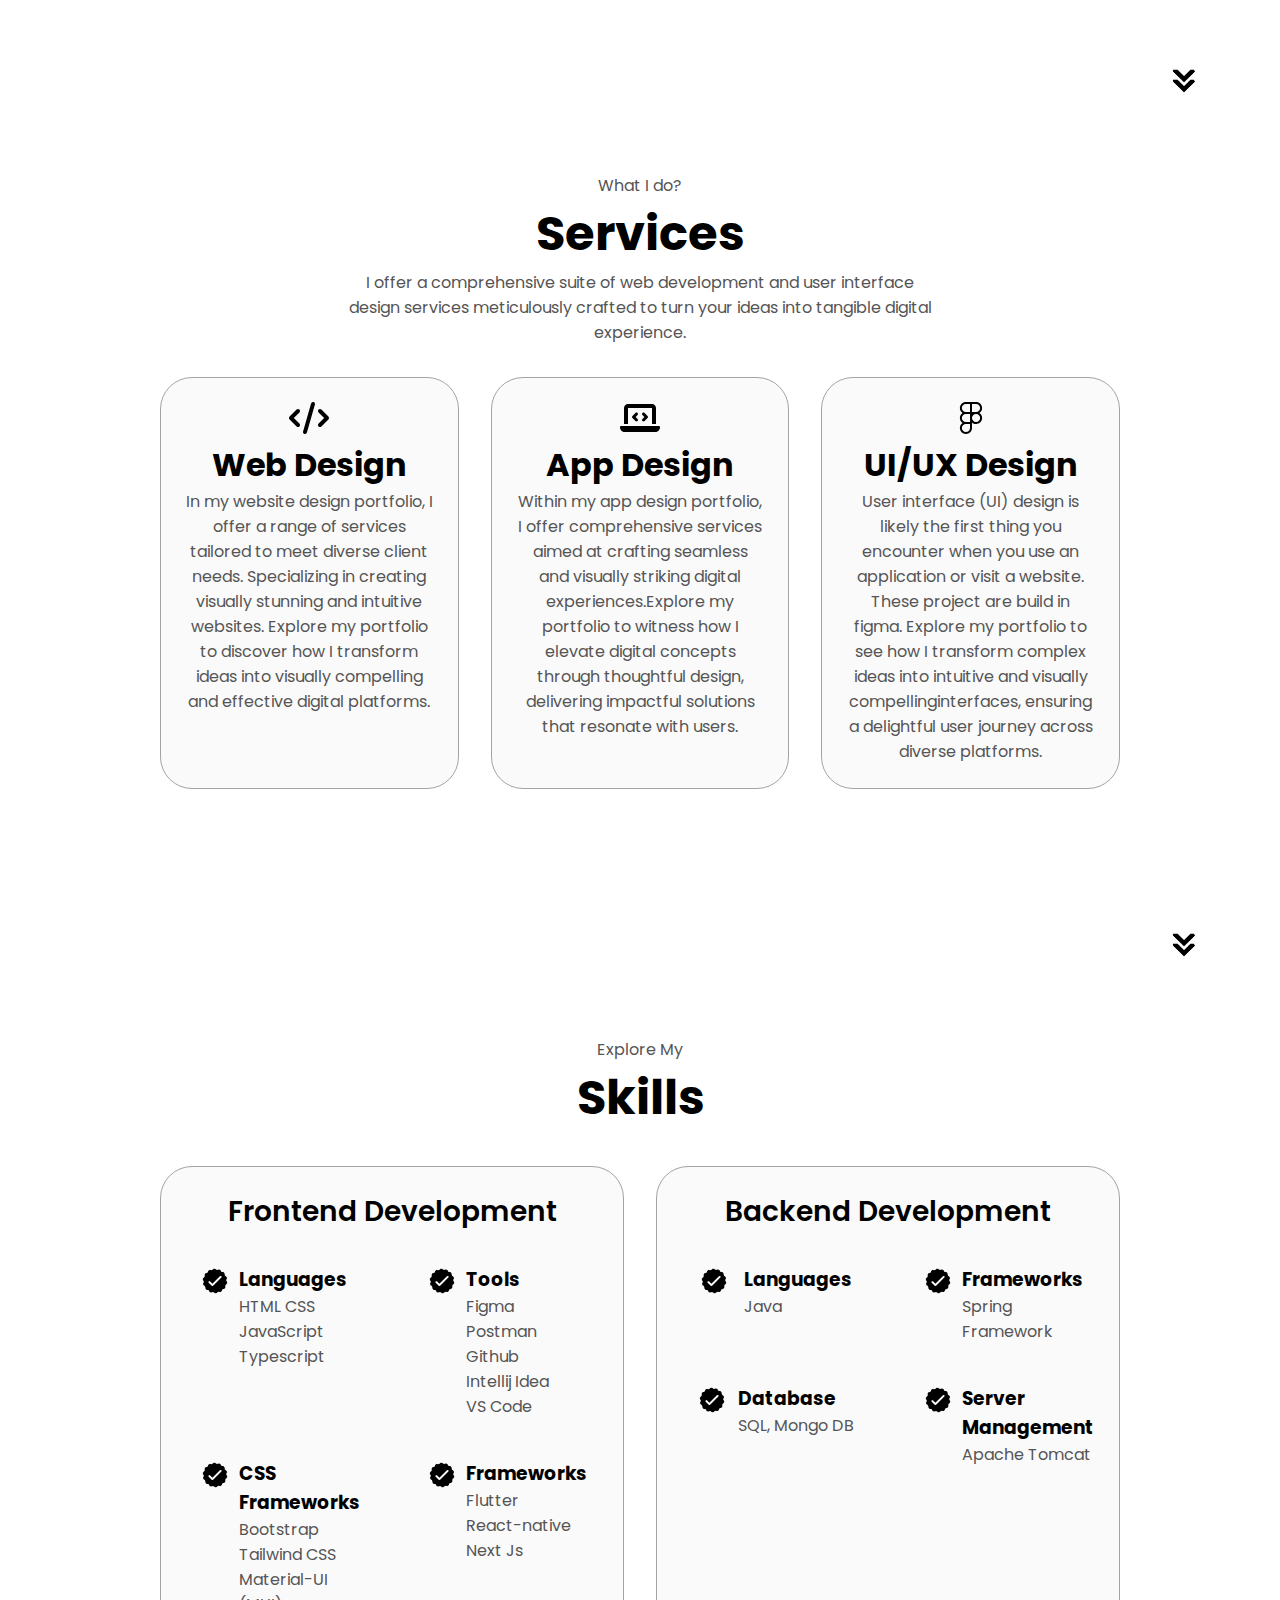
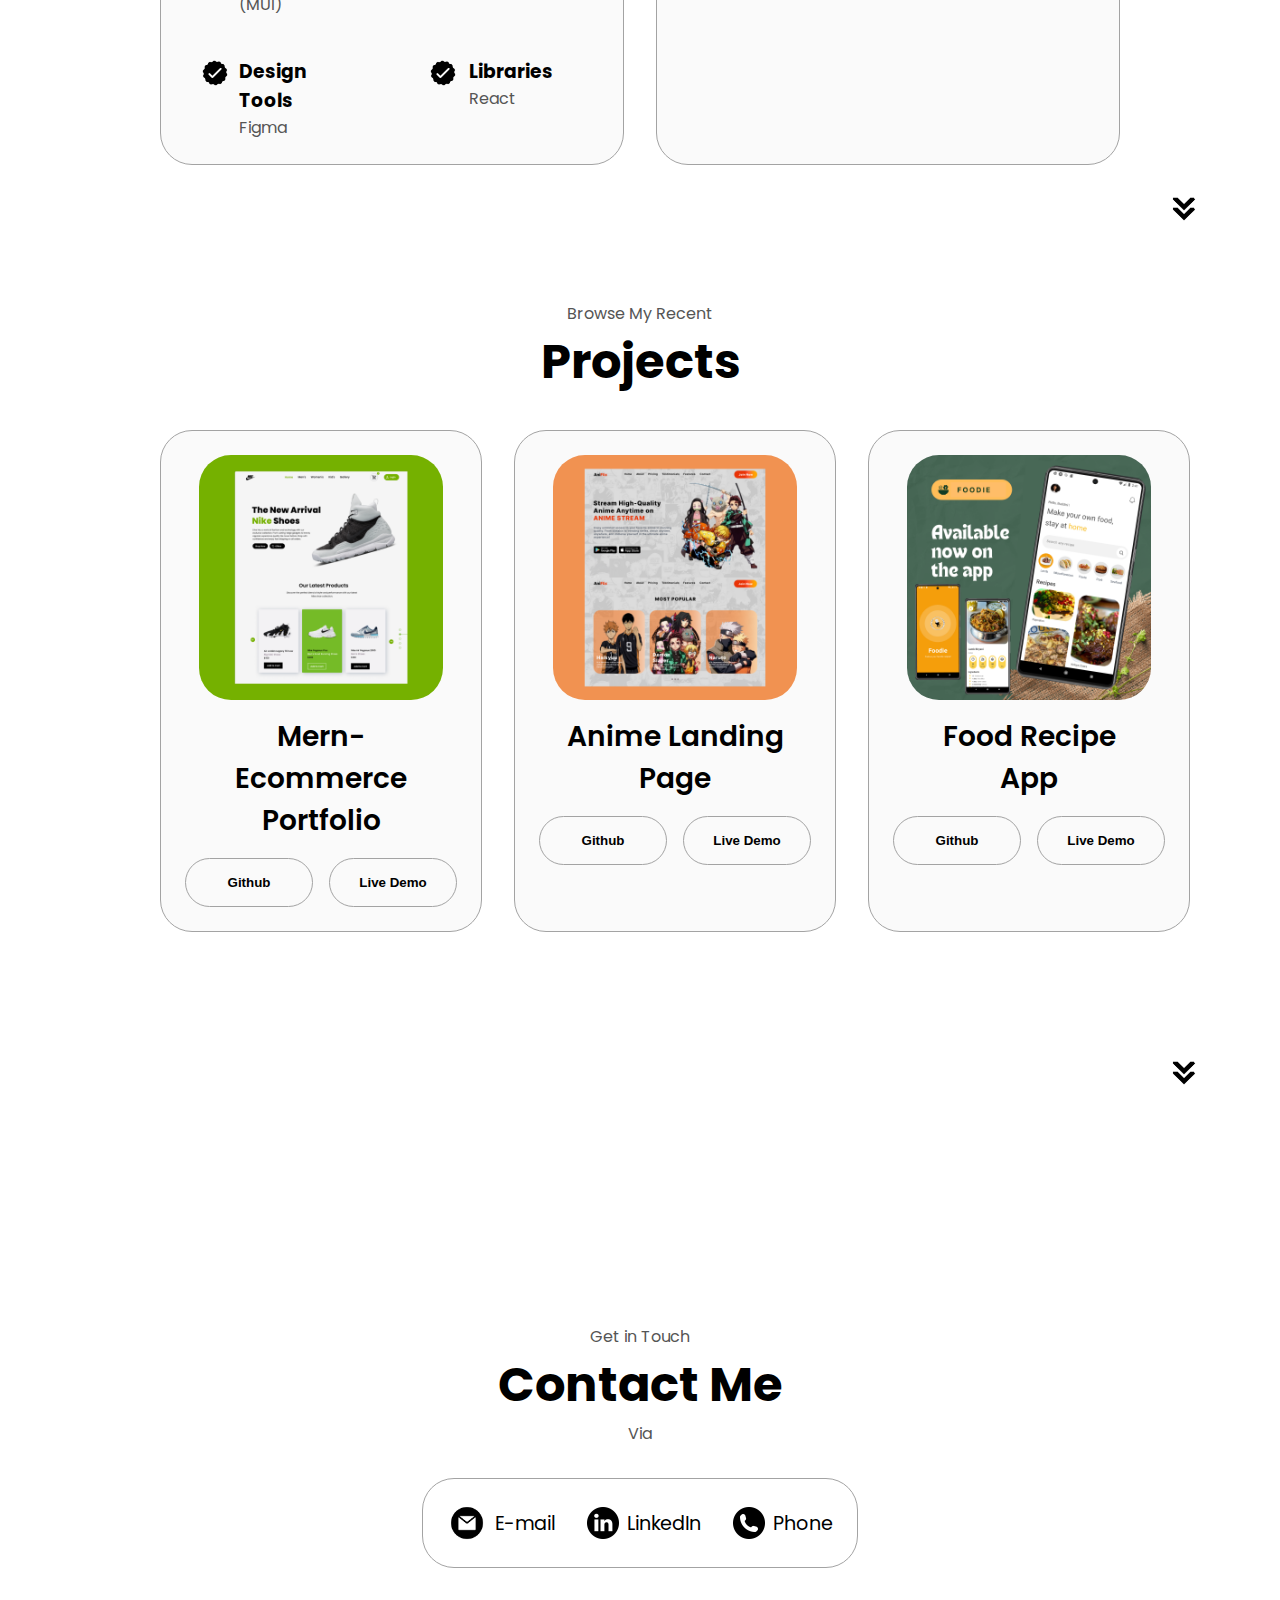
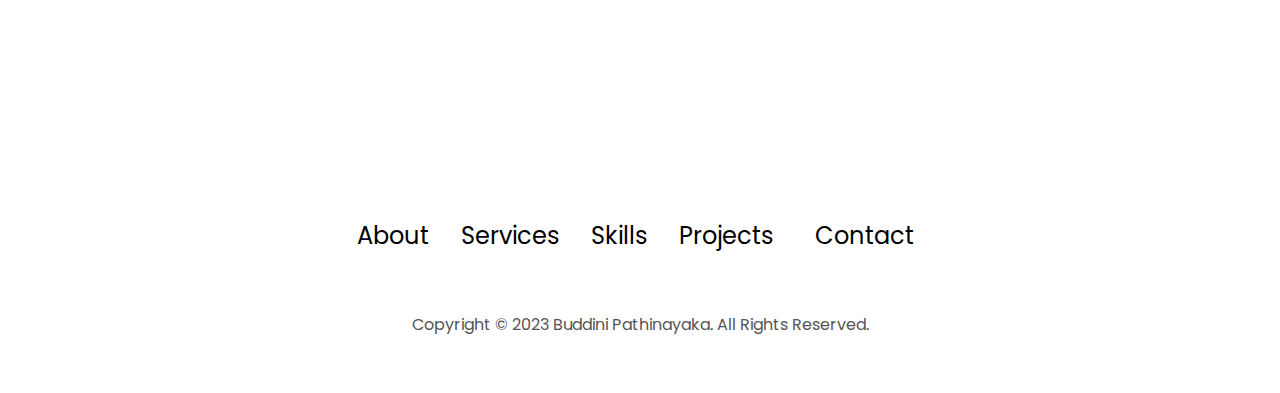
==== commit 0b457ce7: "content updated" ====
--- a/index.html
+++ b/index.html
@@ -72,7 +72,7 @@
             
             <div class="btn-container">
                 <button class="btn btn-color-2" 
-                    onclick="window.open('./assets/BuddiniPathinayaka_FullStack.pdf')">
+                    onclick="window.open('./assets/UI-Frontend - Buddini Pathinayaka.pdf')">
                     Download CV
                 </button>
 
@@ -89,7 +89,7 @@
                   src-dark="./assets/linkedin_dark.png"
                   alt="My LinkedIn profile"
                   class="icon linkedin-icon"
-                  onclick="location.href='https://linkedin.com/'"
+                  onclick="location.href='https://www.linkedin.com/in/buddinipathinayaka/'"
                 />
                 <img
                   src="./assets/github_light.png"
@@ -97,7 +97,7 @@
                   src-dark="./assets/github_dark.png"
                   alt="My github profile"
                   class="icon github-icon"
-                  onclick="location.href='https://github.com/'"
+                  onclick="location.href='https://github.com/Buddini96'"
                 />
                 <img
                   src="./assets/twitter_light.png"
@@ -107,6 +107,14 @@
                   class="icon twitter-icon"
                   onclick="location.href='https://twitter.com/'"
                 />
+                <img
+                  src="./assets/behance-dark.png"
+                  src-light="./assets/behance-dark.png"
+                  src-dark="./assets/behance-light.png"
+                  alt="My behance profile"
+                  class="icon behance-icon"
+                  onclick="location.href='https://www.behance.net/buddinipathinayaka'"
+                />
               </div>
             </div>
     </section>
@@ -116,7 +124,7 @@
         <h1 class="title">About Me</h1>
         <div class="section-container">
             <div class="section__pic-container">
-                <img src="./assets/p2.jpg" 
+                <img src="./assets/prof.jpg" 
                 alt="profile picture"
                 class="about-pic">
             </div>
@@ -247,7 +255,7 @@
               />
                 <div>
                 <h3>Languages</h3>
-                <p>HTML, CSS, JavaScript</p>
+                <p>HTML CSS JavaScript Typescript</p>
                 </div>
             </article>
             <article>
@@ -261,7 +269,7 @@
                 <div>
           
                 <h3>Tools</h3>
-                <p>VS Code, IntelliJ IDEA</p>
+                <p> Figma Postman Github <br>Intellij Idea <br> VS Code</p>
                 </div>
             </article>
             <article>
@@ -274,20 +282,21 @@
               />
                 <div>
                 <h3>CSS Frameworks </h3>
-                <p>Bootstrap, Tailwind CSS</p>
-                </div>
-            </article>
-            <article>
-              <img
-                src="./assets/checkmark_light.png"
-                src-light="./assets/checkmark_light.png"
-                src-dark="./assets/checkmark_dark.png"
-                alt="Experience icon"
-                class="icon"
-              />
-                <div>
-                <h3>Version Control</h3>
-                <p>Git, <br>GitHub</p>
+                <p>Bootstrap Tailwind CSS  Material-UI (MUI)</p>
+                </div>
+            </article>
+            <article>
+              <img
+                src="./assets/checkmark_light.png"
+                src-light="./assets/checkmark_light.png"
+                src-dark="./assets/checkmark_dark.png"
+                alt="Experience icon"
+                class="icon"
+              />
+                <div>
+                <h3>Frameworks</h3>
+                <p>Flutter<br>
+                  React-native <br>Next Js</p>
                 </div>
             </article>
             <article>
@@ -396,22 +405,22 @@
             <div class="details-container color-container">
               <div class="article-container">
                 <img
-                  src="./assets/project-1.png"
+                  src="./assets/proj1.png"
                   alt="Project 1"
                   class="project-img"
                 />
               </div>
-              <h2 class="experience-sub-title project-title">Personal <br>Portfolio</h2>
+              <h2 class="experience-sub-title project-title">Mern-Ecommerce <br>Portfolio</h2>
               <div class="btn-container">
                 <button
                   class="btn btn-color-2 project-btn"
-                  onclick="location.href='https://github.com/'"
+                  onclick="location.href='https://github.com/Buddini96/Mern-Ecommerce'"
                 >
                   Github
                 </button>
                 <button
                   class="btn btn-color-2 project-btn"
-                  onclick="location.href='https://github.com/Buddini96/devPortfolio.git'"
+                  onclick="location.href='https://mern-ecommerce-mu-three.vercel.app/'"
                 >
                   Live Demo
                 </button>
@@ -420,22 +429,22 @@
             <div class="details-container color-container">
               <div class="article-container">
                 <img
-                  src="./assets/project-2.png"
+                  src="./assets//proj2.png"
                   alt="Project 2"
                   class="project-img"
                 />
               </div>
-              <h2 class="experience-sub-title project-title">Cosmetic Shop System</h2>
+              <h2 class="experience-sub-title project-title">Anime Landing <br> Page</h2>
               <div class="btn-container">
                 <button
                   class="btn btn-color-2 project-btn"
-                  onclick="location.href='https://github.com/Buddini96/Cosmetic-Shop-Management-System.git'"
+                  onclick="location.href='https://github.com/Buddini96/Anime_Landing_Page'"
                 >
                   Github
                 </button>
                 <button
                   class="btn btn-color-2 project-btn"
-                  onclick="location.href='https://github.com/'"
+                  onclick="location.href=''"
                 >
                   Live Demo
                 </button>
@@ -444,22 +453,22 @@
             <div class="details-container color-container">
               <div class="article-container">
                 <img
-                  src="./assets/project-3.png"
+                  src="./assets/proj3.png"
                   alt="Project 3"
                   class="project-img"
                 />
               </div>
-              <h2 class="experience-sub-title project-title">Hostal <br> System</h2>
+              <h2 class="experience-sub-title project-title">Food Recipe  <br> App</h2>
               <div class="btn-container">
                 <button
                   class="btn btn-color-2 project-btn"
-                  onclick="location.href='https://github.com/Buddini96/HibernateCW-Hostel-Management-System.git'"
+                  onclick="location.href='https://github.com/Buddini96/Recipe-App'"
                 >
                   Github
                 </button>
                 <button
                   class="btn btn-color-2 project-btn"
-                  onclick="location.href='https://github.com/'"
+                  onclick="location.href=''"
                 >
                   Live Demo
                 </button>
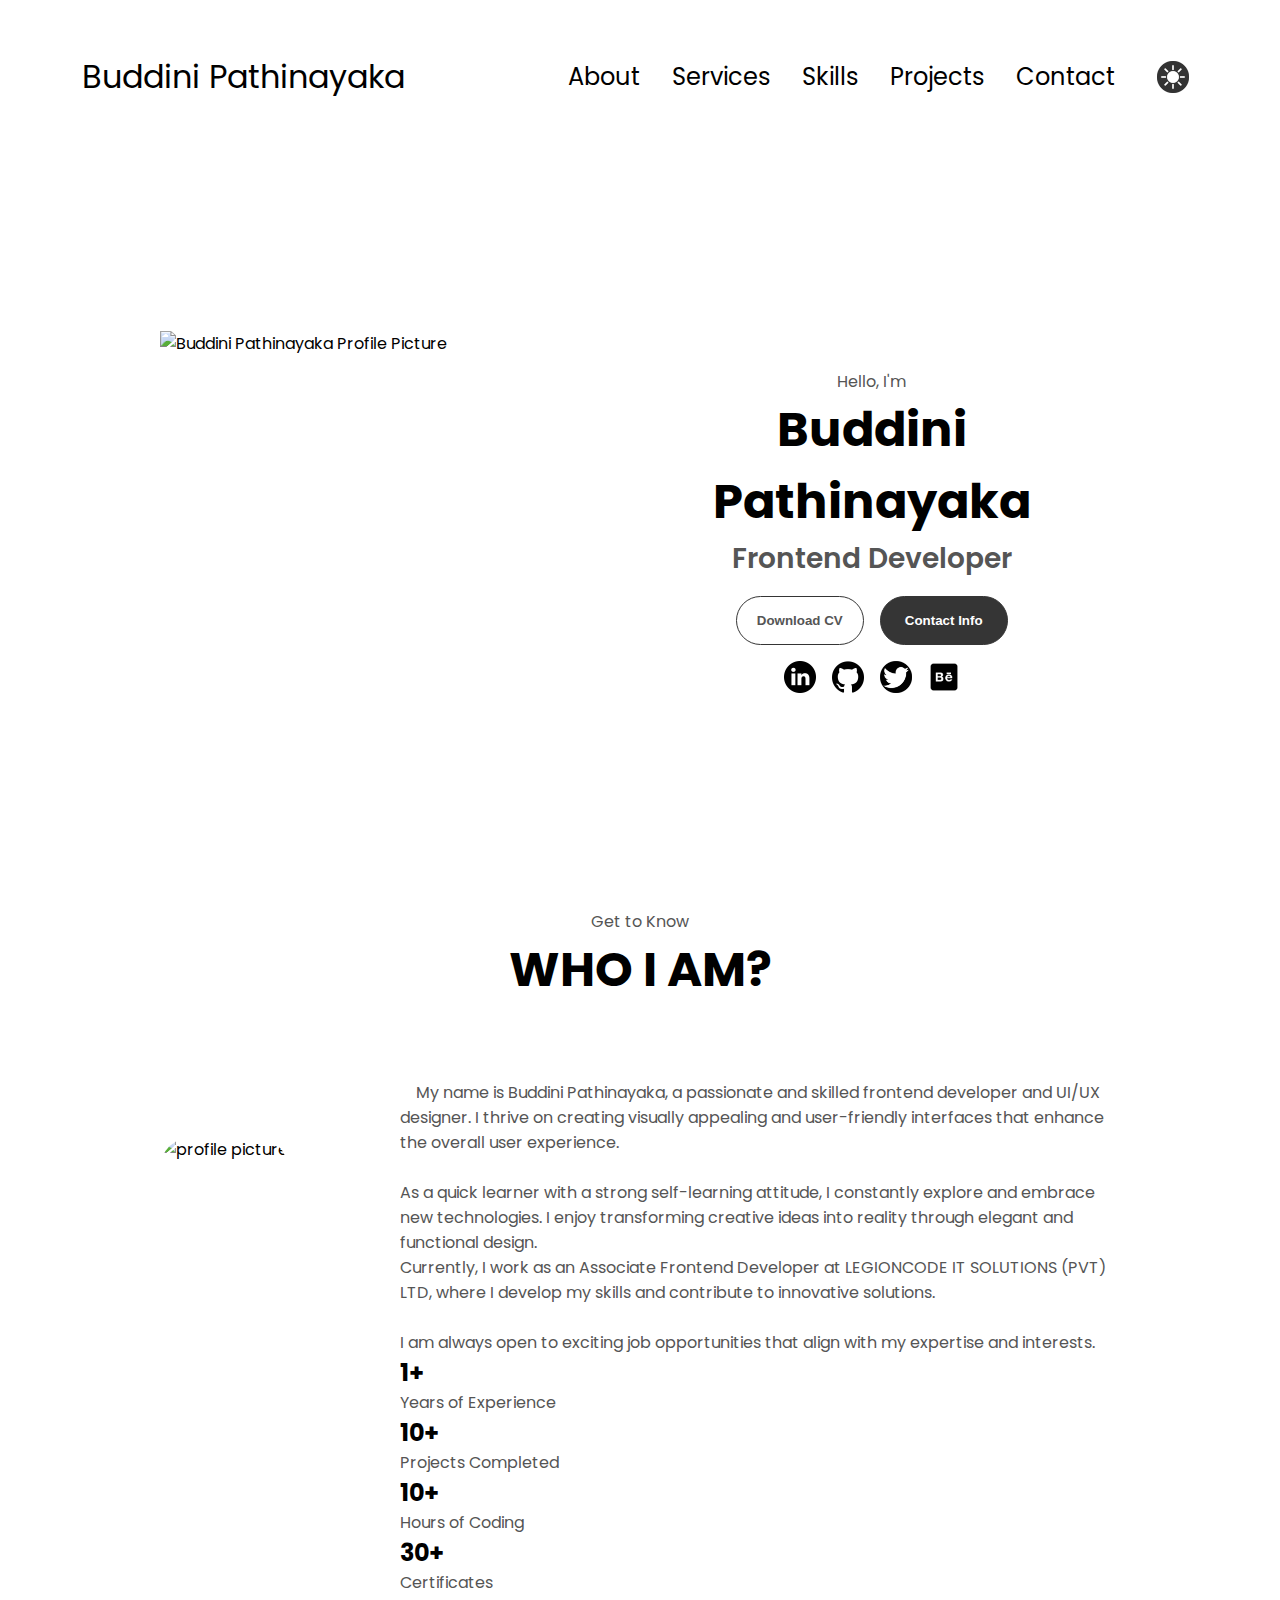
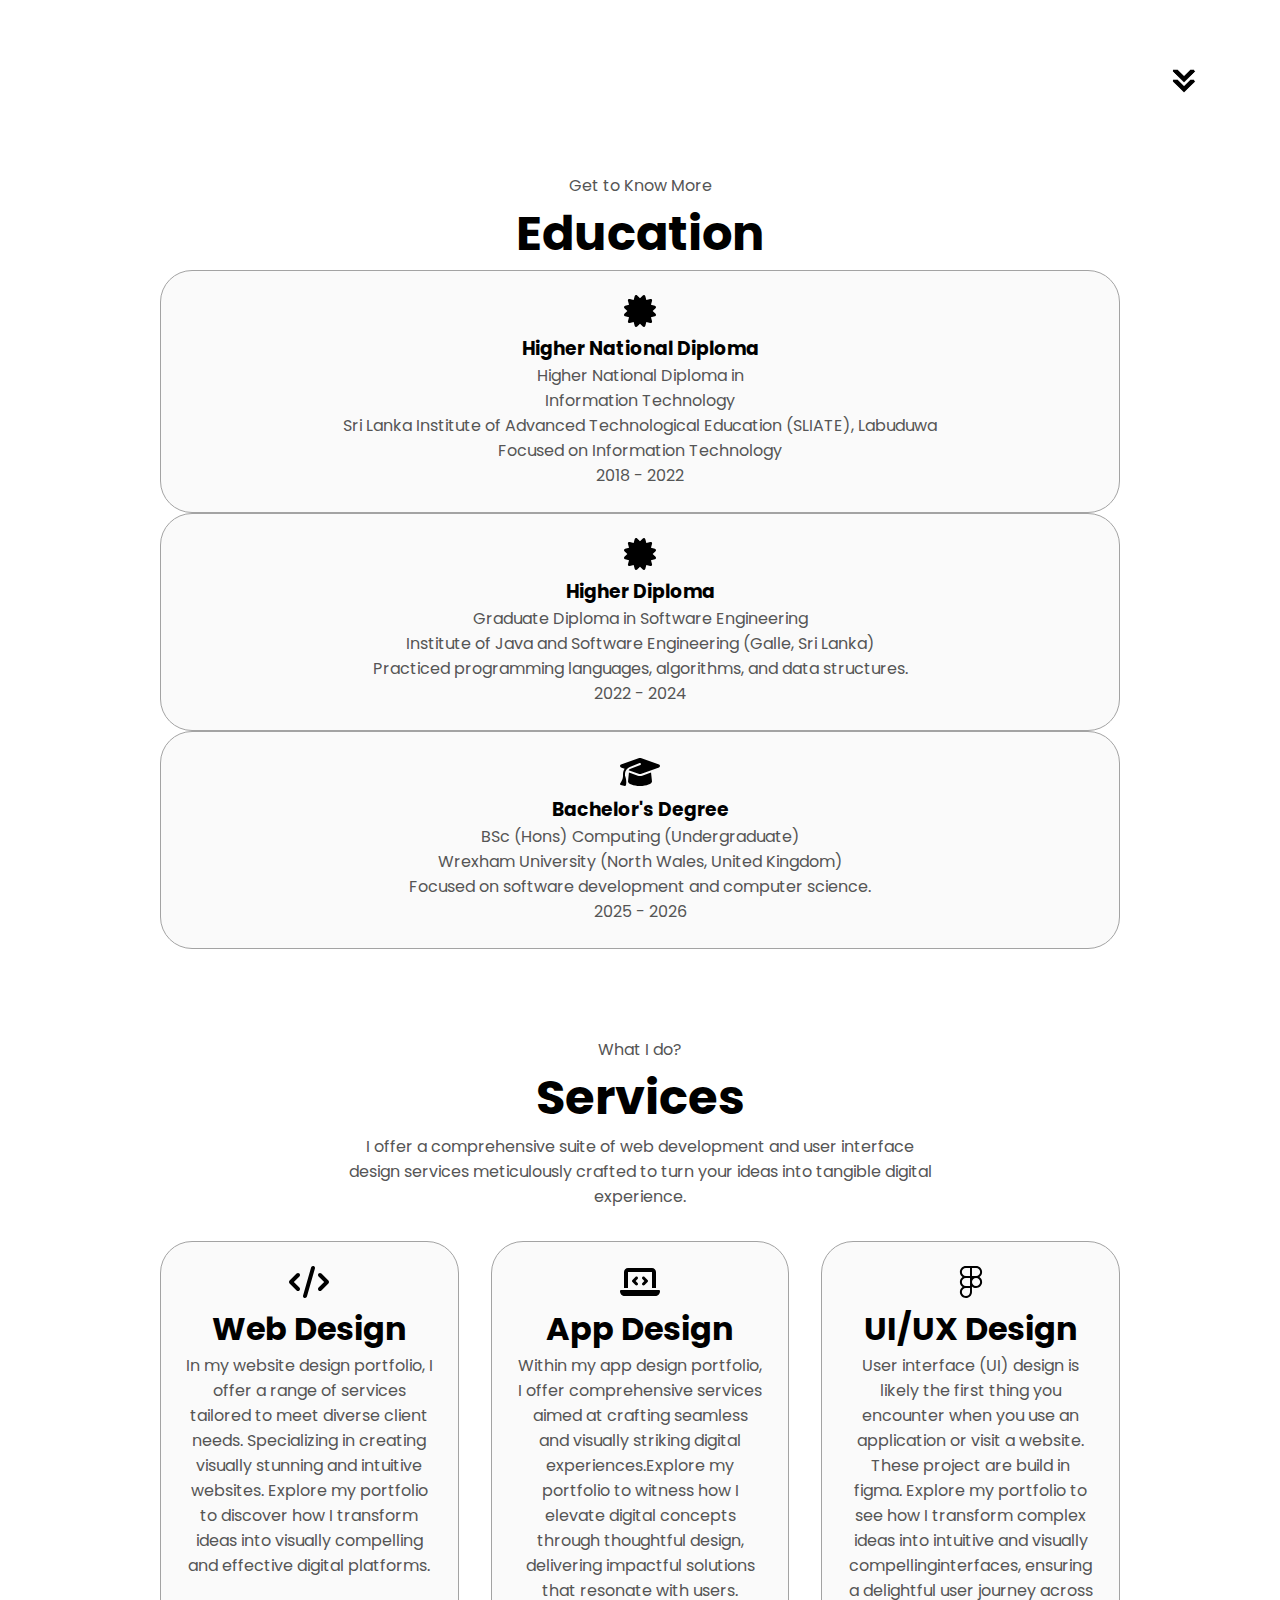
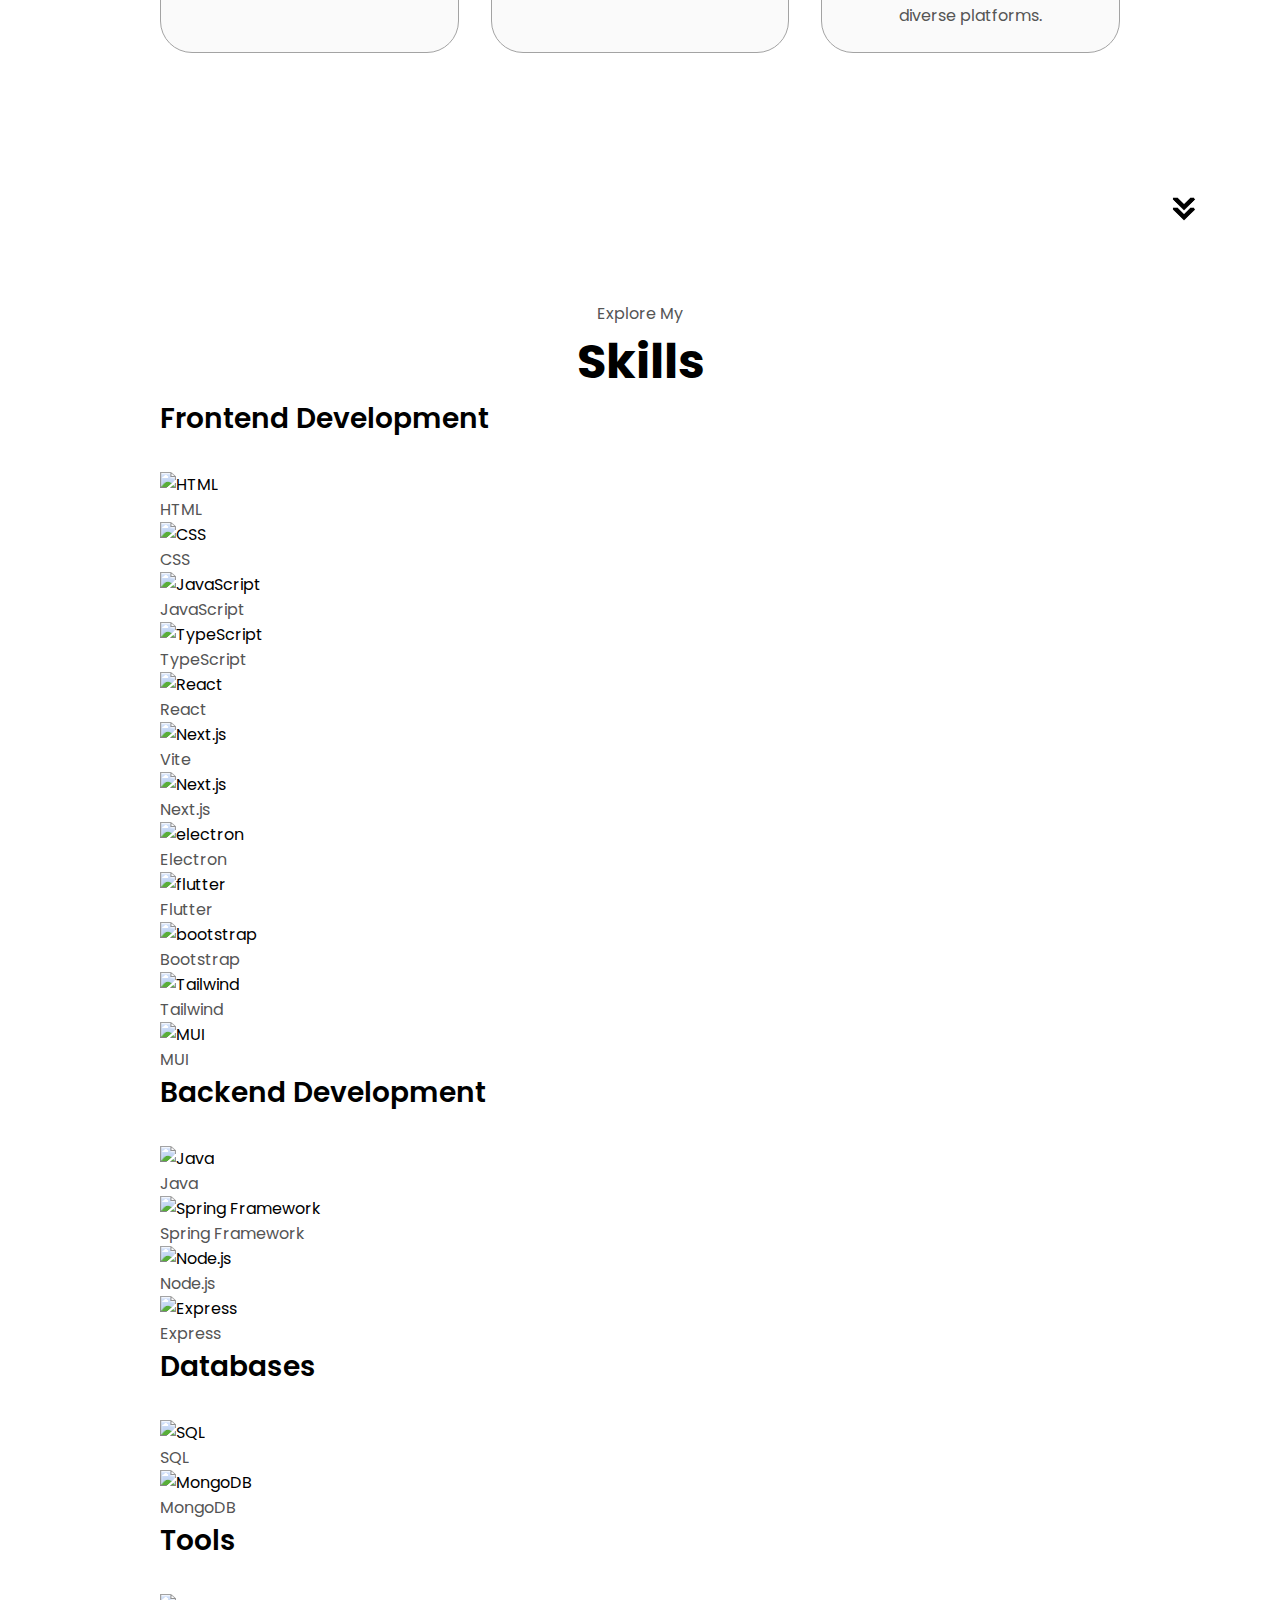
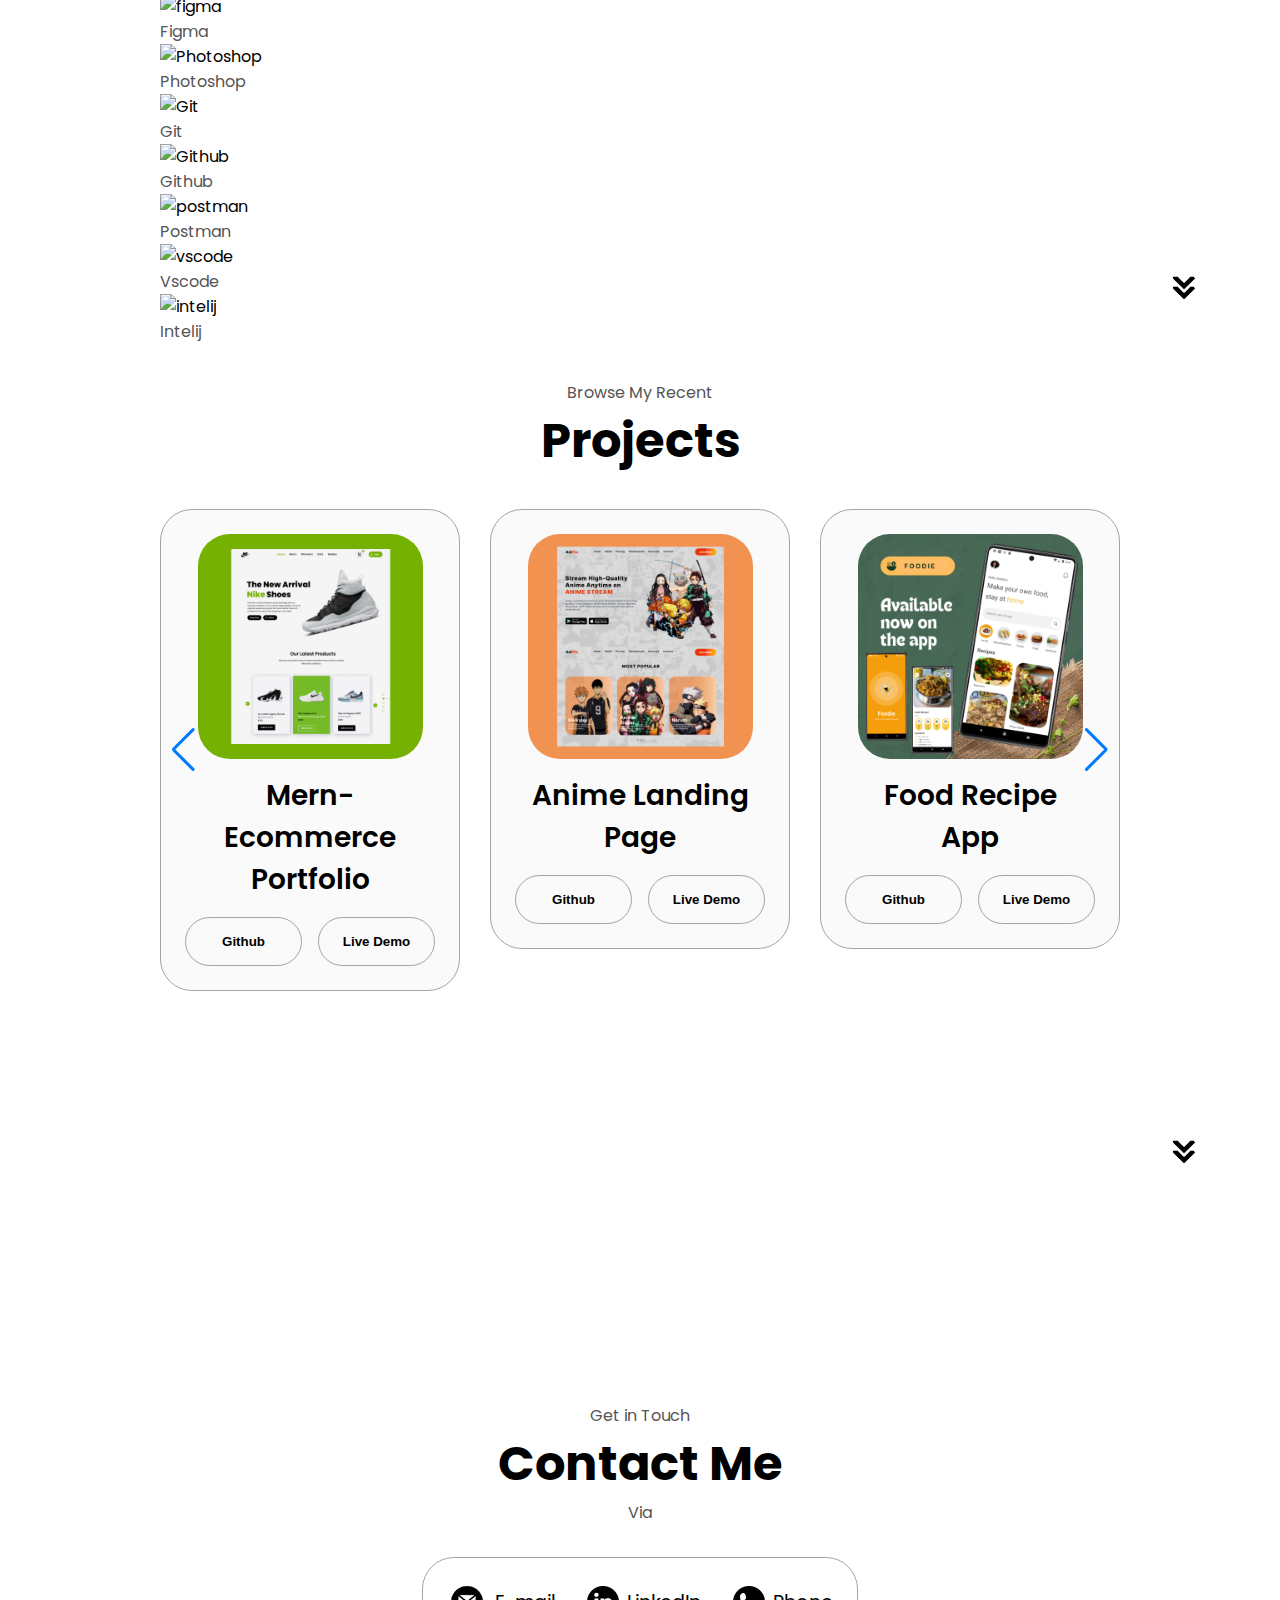
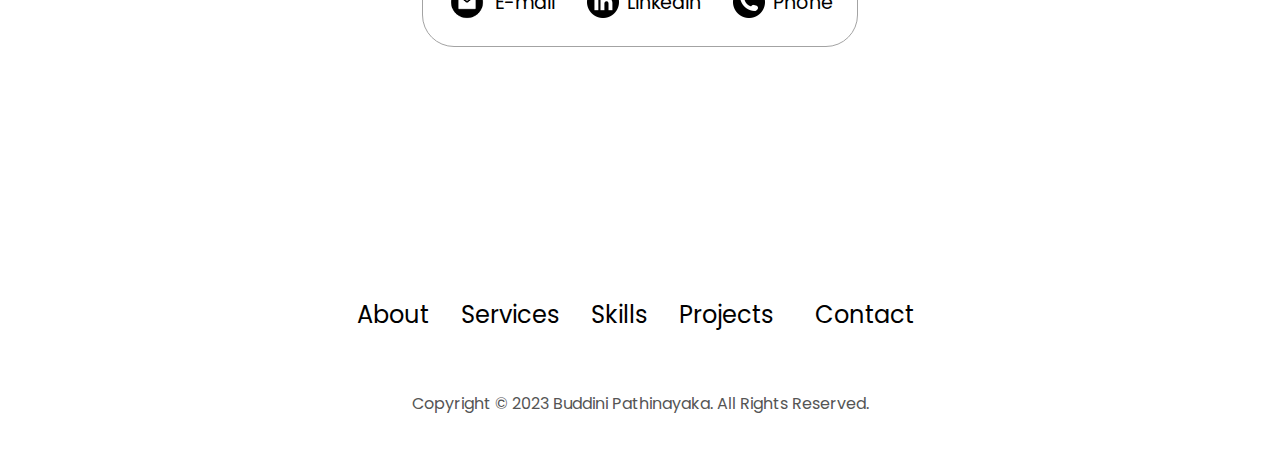
==== commit 85213d20: "content updated" ====
--- a/index.html
+++ b/index.html
@@ -1,168 +1,248 @@
 <!DOCTYPE html>
 <html lang="en">
-<head>
-    <meta charset="UTF-8">
-    <meta name="viewport" content="width=device-width, initial-scale=1.0">
-    <meta name="keyword" content="Portfolio, Frontend Developer">
-    <meta name="description" content="This is for testing My Portfolio">
-    <meta content="author" name="Buddini Pathinayaka">
-    <meta content="owner" name="Buddini Pathinayaka">
+  <head>
+    <meta charset="UTF-8" />
+    <meta name="viewport" content="width=device-width, initial-scale=1.0" />
+    <meta name="keyword" content="Portfolio, Frontend Developer" />
+    <meta name="description" content="This is for testing My Portfolio" />
+    <meta content="author" name="Buddini Pathinayaka" />
+    <meta content="owner" name="Buddini Pathinayaka" />
     <title>My Portfolio</title>
-    <link rel="stylesheet" href="style.css">
-    <link rel="stylesheet" href="mediaqueries.css">
-    <link rel="icon" href="./assets/logo1.png">
-</head>
-<body>
+    <link rel="stylesheet" href="style.css" />
+    <link rel="stylesheet" href="mediaqueries.css" />
+    <link rel="icon" href="./assets/logo1.png" />
+    <link
+  rel="stylesheet"
+  href="https://cdn.jsdelivr.net/npm/swiper@11/swiper-bundle.min.css"
+/>
+  </head>
+  <body>
     <nav id="desktop-nav">
-        <div class="logo">Buddini Pathinayaka</div>
-        <div>
-          <ul class="nav-links">
-            <li><a href="#about">About</a></li>
-            <li><a href="#services">Services</a></li>
-            <li><a href="#experience">Skills</a></li>
-            <li><a href="#projects">Projects</a></li>
-            <li><a href="#contact">Contact</a></li>
-            <li>
-              <img 
+      <div class="logo">Buddini Pathinayaka</div>
+      <div>
+        <ul class="nav-links">
+          <li><a href="#about">About</a></li>
+          <li><a href="#services">Services</a></li>
+          <li><a href="#experience">Skills</a></li>
+          <li><a href="#projects">Projects</a></li>
+          <li><a href="#contact">Contact</a></li>
+          <li>
+            <img
               id="modeToggle"
               class="icon color-icon"
               src="./assets/theme_light.png"
-              src-light="./assets/theme_light.png" 
+              src-light="./assets/theme_light.png"
               src-dark="./assets/theme_dark.png"
               alt="color theme icon"
-              ></li>
-          </ul>
-        </div>
-      </nav>
-      <nav id="hamburgur-nav">
-        <div class="logo">Buddini Pathinayaka</div>
-        <div class="hamburgur-menu">
-            <div class="hamburgur-icon" onclick="toggleMenu()">
-                <span></span>
-                <span></span>
-                <span></span>
-            </div>
-            <div class="menu-links">
-                <li><a href="#about" onclick="toggleMenu()" >About</a></li>
-                <li><a href="#services" onclick="toggleMenu()" >Services</a></li>
-                <li><a href="#experience" onclick="toggleMenu()" >Skills</a></li>
-                <li><a href="#projects" onclick="toggleMenu()" >Projects</a></li>
-                <li><a href="#contact" onclick="toggleMenu()" >Contact</a></li>
-                <li>
-                  <img 
-                  id="modeToggle2"
-                  class="icon color-icon"
-                  src="./assets/theme_light.png"
-                  src-light="./assets/theme_light.png" 
-                  src-dark="./assets/theme_dark.png"
-                  alt="color theme icon"
-                  ></li>
-            </div>
-        </div>
-      </nav>
+            />
+          </li>
+        </ul>
+      </div>
+    </nav>
+    <nav id="hamburgur-nav">
+      <div class="logo">Buddini Pathinayaka</div>
+      <div class="hamburgur-menu">
+        <div class="hamburgur-icon" onclick="toggleMenu()">
+          <span></span>
+          <span></span>
+          <span></span>
+        </div>
+        <div class="menu-links">
+          <li><a href="#about" onclick="toggleMenu()">About</a></li>
+          <li><a href="#services" onclick="toggleMenu()">Services</a></li>
+          <li><a href="#experience" onclick="toggleMenu()">Skills</a></li>
+          <li><a href="#projects" onclick="toggleMenu()">Projects</a></li>
+          <li><a href="#contact" onclick="toggleMenu()">Contact</a></li>
+          <li>
+            <img
+              id="modeToggle2"
+              class="icon color-icon"
+              src="./assets/theme_light.png"
+              src-light="./assets/theme_light.png"
+              src-dark="./assets/theme_dark.png"
+              alt="color theme icon"
+            />
+          </li>
+        </div>
+      </div>
+    </nav>
     <section id="profile">
+      <div class="section__pic-container">
+        <img src="./assets/p2.png" alt="Buddini Pathinayaka Profile Picture" />
+      </div>
+
+      <div class="section__text">
+        <p class="section__text__p1">Hello, I'm</p>
+        <h1 class="title">Buddini Pathinayaka</h1>
+        <p class="section__text__p2">Frontend Developer</p>
+
+        <div class="btn-container">
+          <button
+            class="btn btn-color-2"
+            onclick="window.open('./assets/UI-Frontend - Buddini Pathinayaka.pdf')"
+          >
+            Download CV
+          </button>
+
+          <button class="btn btn-color-1" onclick="location.href='./#contact'">
+            Contact Info
+          </button>
+        </div>
+
+        <div id="socials-container">
+          <img
+            src="./assets/linkedin_light.png"
+            src-light="./assets/linkedin_light.png"
+            src-dark="./assets/linkedin_dark.png"
+            alt="My LinkedIn profile"
+            class="icon linkedin-icon"
+            onclick="location.href='https://www.linkedin.com/in/buddinipathinayaka/'"
+          />
+          <img
+            src="./assets/github_light.png"
+            src-light="./assets/github_light.png"
+            src-dark="./assets/github_dark.png"
+            alt="My github profile"
+            class="icon github-icon"
+            onclick="location.href='https://github.com/Buddini96'"
+          />
+          <img
+            src="./assets/twitter_light.png"
+            src-light="./assets/twitter_light.png"
+            src-dark="./assets/twitter_dark.png"
+            alt="My twitter profile"
+            class="icon twitter-icon"
+            onclick="location.href='https://twitter.com/'"
+          />
+          <img
+            src="./assets/behance-dark.png"
+            src-light="./assets/behance-dark.png"
+            src-dark="./assets/behance-light.png"
+            alt="My behance profile"
+            class="icon behance-icon"
+            onclick="location.href='https://www.behance.net/buddinipathinayaka'"
+          />
+        </div>
+      </div>
+    </section>
+
+    <section id="about">
+      <p class="section__text__p1">Get to Know</p>
+      <h1 class="title">WHO I AM?</h1>
+      <div class="section-container">
         <div class="section__pic-container">
-            <img src="./assets/p2.png" alt="Buddini Pathinayaka Profile Picture">
-        </div>
-
-        <div class="section__text">
-            <p class="section__text__p1">Hello, I'm</p>
-            <h1 class="title">Buddini Pathinayaka</h1>
-            <p class="section__text__p2">Frontend Developer</p>
-            
-            <div class="btn-container">
-                <button class="btn btn-color-2" 
-                    onclick="window.open('./assets/UI-Frontend - Buddini Pathinayaka.pdf')">
-                    Download CV
-                </button>
-
-                <button class="btn btn-color-1" 
-                    onclick="location.href='./#contact'">
-                    Contact Info
-                </button>
-            </div>
-
-            <div id="socials-container">
-                <img
-                  src="./assets/linkedin_light.png"
-                  src-light="./assets/linkedin_light.png"
-                  src-dark="./assets/linkedin_dark.png"
-                  alt="My LinkedIn profile"
-                  class="icon linkedin-icon"
-                  onclick="location.href='https://www.linkedin.com/in/buddinipathinayaka/'"
-                />
-                <img
-                  src="./assets/github_light.png"
-                  src-light="./assets/github_light.png"
-                  src-dark="./assets/github_dark.png"
-                  alt="My github profile"
-                  class="icon github-icon"
-                  onclick="location.href='https://github.com/Buddini96'"
-                />
-                <img
-                  src="./assets/twitter_light.png"
-                  src-light="./assets/twitter_light.png"
-                  src-dark="./assets/twitter_dark.png"
-                  alt="My twitter profile"
-                  class="icon twitter-icon"
-                  onclick="location.href='https://twitter.com/'"
-                />
-                <img
-                  src="./assets/behance-dark.png"
-                  src-light="./assets/behance-dark.png"
-                  src-dark="./assets/behance-light.png"
-                  alt="My behance profile"
-                  class="icon behance-icon"
-                  onclick="location.href='https://www.behance.net/buddinipathinayaka'"
-                />
-              </div>
-            </div>
+          <img
+            src="./assets/prof.jpg"
+            alt="profile picture"
+            class="about-pic"
+          />
+        </div>
+        <div class="about-details-container">
+          <div class="text-container">
+            <p>
+              &nbsp;&nbsp;&nbsp;&nbsp;My name is Buddini Pathinayaka, a passionate and skilled frontend developer and UI/UX designer. I thrive on creating visually appealing and user-friendly interfaces that enhance the overall user experience.
+              <br /><br />
+              As a quick learner with a strong self-learning attitude, I constantly explore and embrace new technologies. I enjoy transforming creative ideas into reality through elegant and functional design.
+              <br />
+              Currently, I work as an Associate Frontend Developer at LEGIONCODE IT SOLUTIONS (PVT) LTD, where I develop my skills and contribute to innovative solutions.
+              <br /><br />
+              I am always open to exciting job opportunities that align with my expertise and interests.
+            </p>                     
+          </div>
+          <div class="stats-container">
+            <div class="stat-box">
+              <h2>1+</h2>
+              <p>Years of Experience</p>
+            </div>
+            <div class="stat-box">
+              <h2>10+</h2>
+              <p>Projects Completed</p>
+            </div>
+            <div class="stat-box">
+              <h2>10+</h2>
+              <p>Hours of Coding</p>
+            </div>
+            <div class="stat-box">
+              <h2>30+</h2>
+              <p>Certificates</p>
+            </div>
+          </div>
+        </div>
+      </div>
+      <img
+        src="./assets/arrow_light.png"
+        src-light="./assets/arrow_light.png"
+        src-dark="./assets/arrow_dark.png"
+        alt="Arrow icon"
+        class="icon arrow"
+        onclick="location.href='./#education'"
+      />
     </section>
 
-    <section id="about">
-        <p class="section__text__p1">Get to Know More</p>
-        <h1 class="title">About Me</h1>
-        <div class="section-container">
-            <div class="section__pic-container">
-                <img src="./assets/prof.jpg" 
-                alt="profile picture"
-                class="about-pic">
-            </div>
-            <div class="about-details-container">
-                <div class="about-containers">
-                    <div class="details-container">
-                      <img
-                        src="./assets/certificate_light.svg"
-                        src-light="./assets/certificate_light.svg"
-                        src-dark="./assets/certificate_dark.svg"
-                        alt="diploma icon"
-                        class="icon"
-                      />
-                        <h3>Higher Diploma</h3>
-                        <p>Higher National Diploma in<br/>Information Technology</p>
-                    </div>
-                    <div class="details-container">
-                      <img
-                        src="./assets/graduate_light.svg"
-                        src-light="./assets/graduate_light.svg"
-                        src-dark="./assets/graduate_dark.svg"
-                        alt="graduate icon"
-                        class="icon"
-                      />
-                        <h3>Bachelor's degree</h3>
-                        <p>Bsc (Hons) in Computer Science<br/>Undergraduate</p>
-                    </div>
-                </div>
-                <div class="text-container">
-                    <p>&nbsp &nbsp &nbsp &nbsp I am Buddini. Enthusiastic and detail-oriented undergraduate with a passion 
-                      for creating interactive and visually appealing websites. Currently pursuing a degree in Computer Science 
-                      with a focus on frontend development. Proven ability to translate design concepts into efficient and 
-                      responsive user interfaces. Committed to staying current with the latest technologies and trends 
-                      in web development.</p>
-                </div>
-            </div>
-        </div>
-        <img
+    <section id="education">
+      <p class="section__text__p1">Get to Know More</p>
+      <h1 class="title">Education</h1>
+      <div class="edu-section-container">
+        <div class="edu-details-container">
+          <div class="edu-containers">
+            <div class="details-container">
+              <img
+                src="./assets/certificate_light.svg"
+                src-light="./assets/certificate_light.svg"
+                src-dark="./assets/certificate_dark.svg"
+                alt="diploma icon"
+                class="icon"
+              />
+              <h3>Higher National Diploma</h3>
+              <p class="edu-title">
+                Higher National Diploma in<br />Information Technology
+              </p>
+              <p>
+                Sri Lanka Institute of Advanced Technological Education
+                (SLIATE), Labuduwa
+              </p>
+              <p>Focused on Information Technology</p>
+              <p class="education-date">2018 - 2022</p>
+            </div>
+            <div class="details-container">
+              <img
+                src="./assets/certificate_light.svg"
+                src-light="./assets/certificate_light.svg"
+                src-dark="./assets/certificate_dark.svg"
+                alt="diploma icon"
+                class="icon"
+              />
+              <h3>Higher Diploma</h3>
+              <p class="edu-title">Graduate Diploma in Software Engineering</p>
+              <p>
+                Institute of Java and Software Engineering (Galle, Sri Lanka)
+              </p>
+              <p>
+                Practiced programming languages, algorithms, and data
+                structures.
+              </p>
+              <p class="education-date">2022 - 2024</p>
+            </div>
+            <div class="details-container">
+              <img
+                src="./assets/graduate_light.svg"
+                src-light="./assets/graduate_light.svg"
+                src-dark="./assets/graduate_dark.svg"
+                alt="graduate icon"
+                class="icon"
+              />
+              <div>
+                <h3>Bachelor's Degree</h3>
+                <p class="edu-title">BSc (Hons) Computing (Undergraduate)</p>
+                <p>Wrexham University (North Wales, United Kingdom)</p>
+                <p>Focused on software development and computer science.</p>
+                <p class="education-date">2025 - 2026</p>
+              </div>
+            </div>
+          </div>
+        </div>
+      </div>
+      <img
         src="./assets/arrow_light.png"
         src-light="./assets/arrow_light.png"
         src-dark="./assets/arrow_dark.png"
@@ -178,215 +258,194 @@
       <p class="section__text__p1">I offer a comprehensive suite of web development and user interface<br>
         design services meticulously crafted to turn your ideas into tangible digital<br>
         experience.</p>
-      <div class="experience-details-container">
-        <div class="about-containers">
-          <div class="details-container">
-            <img
-              src="./assets/code_light.svg"
-              src-light="./assets/code_light.svg"
-              src-dark="./assets/code_dark.svg"
-              alt="code icon"
-              class="icon"
-            />
-              <h1>Web Design</h1>
-              <p>
-                In my website design portfolio, I offer a range of services tailored to meet 
-                diverse client needs. Specializing in creating visually stunning and intuitive 
-                websites. Explore my portfolio to discover how I transform ideas into visually 
-                compelling and effective digital platforms.</p>
-          </div>
-          
-
-          <div class="details-container">
-            <img
-              src="./assets/laptop_light.svg"
-              src-light="./assets/laptop_light.svg"
-              src-dark="./assets/laptop_dark.svg"
-              alt="laptop icon"
-              class="icon"
-            />
-              <h1>App Design</h1>
-              <p>Within my app design portfolio, I offer comprehensive services aimed at crafting 
-                seamless and visually striking digital experiences.Explore my portfolio to witness how I elevate digital 
-                concepts through thoughtful design, delivering impactful solutions that resonate with users.</p>
-          </div>
-
-          <div class="details-container">
-            <img
-              src="./assets/figma_light.svg"
-              src-light="./assets/figma_light.svg"
-              src-dark="./assets/figma_dark.svg"
-              alt="figma icon"
-              class="icon"
-            />
-              <h1>UI/UX Design</h1>
-              <p>User interface (UI) design is likely the first thing you encounter when you use an application or visit a website. 
-                These project are build in figma.
-                Explore my portfolio to see how I transform complex ideas into 
-                intuitive and visually compellinginterfaces, ensuring a delightful user journey across diverse platforms.</p>
-          </div>
-      </div>
-    </div>
-    <img
-      src="./assets/arrow_light.png"
-      src-light="./assets/arrow_light.png"
-      src-dark="./assets/arrow_dark.png"
-      alt="Arrow icon"
-      class="icon arrow"
-      onclick="location.href='./#experience'"
-    />
-  </section>
+        <div class="experience-details-container">
+          <div class="about-containers">
+            <div class="details-container">
+              <img
+                src="./assets/code_light.svg"
+                src-light="./assets/code_light.svg"
+                src-dark="./assets/code_dark.svg"
+                alt="code icon"
+                class="icon"
+              />
+                <h1>Web Design</h1>
+                <p>
+                  In my website design portfolio, I offer a range of services tailored to meet 
+                  diverse client needs. Specializing in creating visually stunning and intuitive 
+                  websites. Explore my portfolio to discover how I transform ideas into visually 
+                  compelling and effective digital platforms.</p>
+            </div>
+            
+  
+            <div class="details-container">
+              <img
+                src="./assets/laptop_light.svg"
+                src-light="./assets/laptop_light.svg"
+                src-dark="./assets/laptop_dark.svg"
+                alt="laptop icon"
+                class="icon"
+              />
+                <h1>App Design</h1>
+                <p>Within my app design portfolio, I offer comprehensive services aimed at crafting 
+                  seamless and visually striking digital experiences.Explore my portfolio to witness how I elevate digital 
+                  concepts through thoughtful design, delivering impactful solutions that resonate with users.</p>
+            </div>
+  
+            <div class="details-container">
+              <img
+                src="./assets/figma_light.svg"
+                src-light="./assets/figma_light.svg"
+                src-dark="./assets/figma_dark.svg"
+                alt="figma icon"
+                class="icon"
+              />
+                <h1>UI/UX Design</h1>
+                <p>User interface (UI) design is likely the first thing you encounter when you use an application or visit a website. 
+                  These project are build in figma.
+                  Explore my portfolio to see how I transform complex ideas into 
+                  intuitive and visually compellinginterfaces, ensuring a delightful user journey across diverse platforms.</p>
+            </div>
+        </div>
+      <img
+        src="./assets/arrow_light.png"
+        src-light="./assets/arrow_light.png"
+        src-dark="./assets/arrow_dark.png"
+        alt="Arrow icon"
+        class="icon arrow"
+        onclick="location.href='./#experience'"
+      />
+    </section>
 
     <section id="experience">
-        <p class="section__text__p1">Explore My</p>
+      <p class="section__text__p1">Explore My</p>
         <h1 class="title">Skills</h1>
         <div class="experience-details-container">
-            <div class="about-containers">
-                <div class="details-container">
-        <h2 class="experience-sub-title">Frontend Development</h2>
-            <div class="article-container">
-            <article>
-              <img
-                src="./assets/checkmark_light.png"
-                src-light="./assets/checkmark_light.png"
-                src-dark="./assets/checkmark_dark.png"
-                alt="Experience icon"
-                class="icon"
-              />
-                <div>
-                <h3>Languages</h3>
-                <p>HTML CSS JavaScript Typescript</p>
-                </div>
-            </article>
-            <article>
-              <img
-                src="./assets/checkmark_light.png"
-                src-light="./assets/checkmark_light.png"
-                src-dark="./assets/checkmark_dark.png"
-                alt="Experience icon"
-                class="icon"
-              />
-                <div>
-          
-                <h3>Tools</h3>
-                <p> Figma Postman Github <br>Intellij Idea <br> VS Code</p>
-                </div>
-            </article>
-            <article>
-              <img
-                src="./assets/checkmark_light.png"
-                src-light="./assets/checkmark_light.png"
-                src-dark="./assets/checkmark_dark.png"
-                alt="Experience icon"
-                class="icon"
-              />
-                <div>
-                <h3>CSS Frameworks </h3>
-                <p>Bootstrap Tailwind CSS  Material-UI (MUI)</p>
-                </div>
-            </article>
-            <article>
-              <img
-                src="./assets/checkmark_light.png"
-                src-light="./assets/checkmark_light.png"
-                src-dark="./assets/checkmark_dark.png"
-                alt="Experience icon"
-                class="icon"
-              />
-                <div>
-                <h3>Frameworks</h3>
-                <p>Flutter<br>
-                  React-native <br>Next Js</p>
-                </div>
-            </article>
-            <article>
-              <img
-                src="./assets/checkmark_light.png"
-                src-light="./assets/checkmark_light.png"
-                src-dark="./assets/checkmark_dark.png"
-                alt="Experience icon"
-                class="icon"
-              />
-                <div>
-                <h3>Design Tools</h3>
-                <p>Figma</p>
-                </div>
-            </article>
-            <article>
-              <img
-                src="./assets/checkmark_light.png"
-                src-light="./assets/checkmark_light.png"
-                src-dark="./assets/checkmark_dark.png"
-                alt="Experience icon"
-                class="icon"
-              />
-              <div>
-              <h3>Libraries &#160 &#160 &#160 &#160 </h3>
-              <p>React</p>
-              </div>
-          </article>
-            </div>
-        </div>
-
-        <div class="details-container">
-            <h2 class="experience-sub-title">Backend Development</h2>
-            <div class="article-container">
-            <article>
-              <img
-                src="./assets/checkmark_light.png"
-                src-light="./assets/checkmark_light.png"
-                src-dark="./assets/checkmark_dark.png"
-                alt="Experience icon"
-                class="icon"
-              />
-                <div>
-                <h3>Languages</h3>
-                <p>Java</p>
-                </div>
-            </article>
-            <article>
-              <img
-                src="./assets/checkmark_light.png"
-                src-light="./assets/checkmark_light.png"
-                src-dark="./assets/checkmark_dark.png"
-                alt="Experience icon"
-                class="icon"
-              />
-                <div>
-                <h3>Frameworks</h3>
-                <p>Spring Framework</p>
-                </div>
-            </article>
-            <article>
-              <img
-                src="./assets/checkmark_light.png"
-                src-light="./assets/checkmark_light.png"
-                src-dark="./assets/checkmark_dark.png"
-                alt="Experience icon"
-                class="icon"
-              />
-                <div>
-                <h3>Database</h3>
-                <p>SQL, Mongo DB</p>
-                </div>
-            </article>
-            <article>
-              <img
-                src="./assets/checkmark_light.png"
-                src-light="./assets/checkmark_light.png"
-                src-dark="./assets/checkmark_dark.png"
-                alt="Experience icon"
-                class="icon"
-              />
-                <div>
-                <h3>Server Management</h3>
-                <p>Apache Tomcat</p>
-                </div>
-            </article>
-            </div>
-        </div>
-        </div>
-  </div>
+          <div class="experience-section">
+     
+            <div class="experience-category">
+              <h2 class="experience-sub-title">Frontend Development</h2>
+              <div class="experience-items">
+                <div class="experience-item">
+                  <img src="https://skillicons.dev/icons?i=html" alt="HTML" class="experience-icon" />
+                  <p>HTML</p>
+                </div>
+                <div class="experience-item">
+                  <img src="https://skillicons.dev/icons?i=css" alt="CSS" class="experience-icon" />
+                  <p>CSS</p>
+                </div>
+                <div class="experience-item">
+                  <img src="https://skillicons.dev/icons?i=js" alt="JavaScript" class="experience-icon" />
+                  <p>JavaScript</p>
+                </div>
+                <div class="experience-item">
+                  <img src="https://skillicons.dev/icons?i=ts" alt="TypeScript" class="experience-icon" />
+                  <p>TypeScript</p>
+                </div>
+                <div class="experience-item">
+                  <img src="https://skillicons.dev/icons?i=react" alt="React" class="experience-icon" />
+                  <p>React</p>
+                </div>
+                <div class="experience-item">
+                  <img src="https://skillicons.dev/icons?i=vite" alt="Next.js" class="experience-icon" />
+                  <p>Vite</p>
+                </div>
+                <div class="experience-item">
+                  <img src="https://skillicons.dev/icons?i=next" alt="Next.js" class="experience-icon" />
+                  <p>Next.js</p>
+                </div>
+                <div class="experience-item">
+                  <img src="https://skillicons.dev/icons?i=electron" alt="electron" class="experience-icon" />
+                  <p>Electron</p>
+                </div>
+                <div class="experience-item">
+                  <img src="https://skillicons.dev/icons?i=flutter" alt="flutter" class="experience-icon" />
+                  <p>Flutter</p>
+                </div>
+                <div class="experience-item">
+                  <img src="https://skillicons.dev/icons?i=bootstrap" alt="bootstrap" class="experience-icon" />
+                  <p>Bootstrap</p>
+                </div>
+                <div class="experience-item">
+                  <img src="https://skillicons.dev/icons?i=tailwind" alt="Tailwind" class="experience-icon" />
+                  <p>Tailwind</p>
+                </div>
+                <div class="experience-item">
+                  <img src="https://skillicons.dev/icons?i=mui" alt="MUI" class="experience-icon" />
+                  <p>MUI</p>
+                </div>
+                
+              </div>
+            </div>
+        
+      
+            <div class="experience-category">
+              <h2 class="experience-sub-title">Backend Development</h2>
+              <div class="experience-items">
+                <div class="experience-item">
+                  <img src="https://skillicons.dev/icons?i=java" alt="Java" class="experience-icon" />
+                  <p>Java</p>
+                </div>
+                <div class="experience-item">
+                  <img src="https://skillicons.dev/icons?i=spring" alt="Spring Framework" class="experience-icon" />
+                  <p>Spring Framework</p>
+                </div>
+                <div class="experience-item">
+                  <img src="https://skillicons.dev/icons?i=nodejs" alt="Node.js" class="experience-icon" />
+                  <p>Node.js</p>
+                </div>
+                <div class="experience-item">
+                  <img src="https://skillicons.dev/icons?i=express" alt="Express" class="experience-icon" />
+                  <p>Express</p>
+                </div>
+              </div>
+              <h2 class="experience-sub-title">Databases</h2>
+              <div class="experience-items">
+                <div class="experience-item">
+                  <img src="https://skillicons.dev/icons?i=mysql" alt="SQL" class="experience-icon" />
+                  <p>SQL</p>
+                </div>
+                <div class="experience-item">
+                  <img src="https://skillicons.dev/icons?i=mongodb" alt="MongoDB" class="experience-icon" />
+                  <p>MongoDB</p>
+                </div>
+              </div>
+            </div>
+        
+      
+            <div class="experience-category">
+              <h2 class="experience-sub-title">Tools</h2>
+              <div class="experience-items">
+                <div class="experience-item">
+                  <img src="https://skillicons.dev/icons?i=figma" alt="figma" class="experience-icon" />
+                  <p>Figma</p>
+                </div>
+                <div class="experience-item">
+                  <img src="https://skillicons.dev/icons?i=photoshop" alt="Photoshop" class="experience-icon" />
+                  <p>Photoshop</p>
+                </div>
+                <div class="experience-item">
+                  <img src="https://skillicons.dev/icons?i=git" alt="Git" class="experience-icon" />
+                  <p>Git</p>
+                </div>
+                <div class="experience-item">
+                  <img src="https://skillicons.dev/icons?i=github" alt="Github" class="experience-icon" />
+                  <p>Github</p>
+                </div>
+                <div class="experience-item">
+                  <img src="https://skillicons.dev/icons?i=postman" alt="postman" class="experience-icon" />
+                  <p>Postman</p>
+                </div>
+                <div class="experience-item">
+                  <img src="https://skillicons.dev/icons?i=vscode" alt="vscode" class="experience-icon" />
+                  <p>Vscode</p>
+                </div>
+                <div class="experience-item">
+                  <img src="https://skillicons.dev/icons?i=idea" alt="intelij" class="experience-icon" />
+                  <p>Intelij</p>
+                </div>
+              </div>
+            </div>
+          </div>
       <img
         src="./assets/arrow_light.png"
         src-light="./assets/arrow_light.png"
@@ -398,85 +457,72 @@
     </section>
 
     <section id="projects">
-        <p class="section__text__p1">Browse My Recent</p>
-        <h1 class="title">Projects</h1>
-        <div class="experience-details-container">
-          <div class="about-containers">
-            <div class="details-container color-container">
-              <div class="article-container">
-                <img
-                  src="./assets/proj1.png"
-                  alt="Project 1"
-                  class="project-img"
-                />
-              </div>
-              <h2 class="experience-sub-title project-title">Mern-Ecommerce <br>Portfolio</h2>
-              <div class="btn-container">
-                <button
-                  class="btn btn-color-2 project-btn"
-                  onclick="location.href='https://github.com/Buddini96/Mern-Ecommerce'"
-                >
-                  Github
-                </button>
-                <button
-                  class="btn btn-color-2 project-btn"
-                  onclick="location.href='https://mern-ecommerce-mu-three.vercel.app/'"
-                >
-                  Live Demo
-                </button>
-              </div>
-            </div>
-            <div class="details-container color-container">
-              <div class="article-container">
-                <img
-                  src="./assets//proj2.png"
-                  alt="Project 2"
-                  class="project-img"
-                />
-              </div>
-              <h2 class="experience-sub-title project-title">Anime Landing <br> Page</h2>
-              <div class="btn-container">
-                <button
-                  class="btn btn-color-2 project-btn"
-                  onclick="location.href='https://github.com/Buddini96/Anime_Landing_Page'"
-                >
-                  Github
-                </button>
-                <button
-                  class="btn btn-color-2 project-btn"
-                  onclick="location.href=''"
-                >
-                  Live Demo
-                </button>
-              </div>
-            </div>
-            <div class="details-container color-container">
-              <div class="article-container">
-                <img
-                  src="./assets/proj3.png"
-                  alt="Project 3"
-                  class="project-img"
-                />
-              </div>
-              <h2 class="experience-sub-title project-title">Food Recipe  <br> App</h2>
-              <div class="btn-container">
-                <button
-                  class="btn btn-color-2 project-btn"
-                  onclick="location.href='https://github.com/Buddini96/Recipe-App'"
-                >
-                  Github
-                </button>
-                <button
-                  class="btn btn-color-2 project-btn"
-                  onclick="location.href=''"
-                >
-                  Live Demo
-                </button>
-              </div>
-            </div>
+      <p class="section__text__p1">Browse My Recent</p>
+      <h1 class="title">Projects</h1>
+      <div class="experience-details-container">
+        <div class="about-containers">
+          <div class="swiper mySwiper">
+            <div class="swiper-wrapper">
+              <div class="swiper-slide">
+                <div class="details-container color-container">
+                  <div class="article-container">
+                    <img src="./assets/proj1.png" alt="Project 1" class="project-img" />
+                  </div>
+                  <h2 class="experience-sub-title project-title">Mern-Ecommerce <br>Portfolio</h2>
+                  <div class="btn-container">
+                    <button class="btn btn-color-2 project-btn" onclick="location.href='https://github.com/Buddini96/Mern-Ecommerce'">Github</button>
+                    <button class="btn btn-color-2 project-btn" onclick="location.href='https://mern-ecommerce-mu-three.vercel.app/'">Live Demo</button>
+                  </div>
+                </div>
+              </div>
+        
+              <div class="swiper-slide">
+                <div class="details-container color-container">
+                  <div class="article-container">
+                    <img src="./assets/proj2.png" alt="Project 2" class="project-img" />
+                  </div>
+                  <h2 class="experience-sub-title project-title">Anime Landing <br> Page</h2>
+                  <div class="btn-container">
+                    <button class="btn btn-color-2 project-btn" onclick="location.href='https://github.com/Buddini96/Anime_Landing_Page'">Github</button>
+                    <button class="btn btn-color-2 project-btn" onclick="location.href=''">Live Demo</button>
+                  </div>
+                </div>
+              </div>
+        
+              <div class="swiper-slide">
+                <div class="details-container color-container">
+                  <div class="article-container">
+                    <img src="./assets/proj3.png" alt="Project 3" class="project-img" />
+                  </div>
+                  <h2 class="experience-sub-title project-title">Food Recipe <br> App</h2>
+                  <div class="btn-container">
+                    <button class="btn btn-color-2 project-btn" onclick="location.href='https://github.com/Buddini96/Recipe-App'">Github</button>
+                    <button class="btn btn-color-2 project-btn" onclick="location.href=''">Live Demo</button>
+                  </div>
+                </div>
+              </div>
+    
+              <div class="swiper-slide">
+                <div class="details-container color-container">
+                  <div class="article-container">
+                    <img src="./assets/proj3.png" alt="Project 3" class="project-img" />
+                  </div>
+                  <h2 class="experience-sub-title project-title">Food Recipe <br> App</h2>
+                  <div class="btn-container">
+                    <button class="btn btn-color-2 project-btn" onclick="location.href='https://github.com/Buddini96/Recipe-App'">Github</button>
+                    <button class="btn btn-color-2 project-btn" onclick="location.href=''">Live Demo</button>
+                  </div>
+                </div>
+              </div>
+            </div>
+            <!-- Pagination & Navigation Buttons -->
+            <!-- <div class="swiper-pagination"></div> -->
+            <div class="swiper-button-next"></div>
+            <div class="swiper-button-prev"></div>
           </div>
-        </div>
-        <img
+          </div>
+          </div>
+          <img
           src="./assets/arrow_light.png"
           src-light="./assets/arrow_light.png"
           src-dark="./assets/arrow_dark.png"
@@ -485,60 +531,94 @@
           onclick="location.href='./#contact'"
         />
     </section>
+    
+    
 
     <section id="contact">
-        <p class="section__text__p1">Get in Touch</p>
-        <h1 class="title">Contact Me</h1>
-        <p class="section__text__p1">Via</p>
-        <div class="contact-info-upper-container">
-          <div class="contact-info-container">
-            <img
-              src="./assets/email_light.png"
-              src-light="./assets/email_light.png"
-              src-dark="./assets/email_dark.png"
-              alt="Email icon"
-              class="icon contact-icon email-icon"
-            />
-            <p><a href="mailto:buddinikl1996@gmail.com">E-mail</a></p>
-          </div>
-          <div class="contact-info-container">
-            <img
-                src="./assets/linkedin_light.png"
-                src-light="./assets/linkedin_light.png"
-                src-dark="./assets/linkedin_dark.png"
-                alt="My LinkedIn profile"
-                class="icon linkedin-icon"
-                onclick="location.href='https://linkedin.com/'"
-            />
-            <p><a href="https://www.linkedin.com">LinkedIn</a></p>
-          </div>
-          <div class="contact-info-container">
-            <img
-              src="./assets/phone_light.png"
-              src-light="./assets/phone_light.png"
-              src-dark="./assets/phone_dark.png"
-              alt="phone icon"
-              class="icon contact-icon phone-icon"
-            />
-            <p><a href="https://www.linkedin.com">Phone</a></p>
-          </div>
-        </div>
-      </section>
-
-      <footer>
-        <nav>
-          <div class="nav-links-container">
-            <ul class="nav-links">
-              <li><a href="#about">About</a></li>
-              <li><a href="#services">Services</a></li>
-              <li><a href="#experience">Skills</a></li>
-              <li><a href="#projects">Projects</a></li>
-              <li><a href="#contact">Contact</a></li>
-            </ul>
-          </div>
-        </nav>
-        <p>Copyright &#169; 2023 Buddini Pathinayaka. All Rights Reserved.</p>
-      </footer>
+      <p class="section__text__p1">Get in Touch</p>
+      <h1 class="title">Contact Me</h1>
+      <p class="section__text__p1">Via</p>
+      <div class="contact-info-upper-container">
+        <div class="contact-info-container">
+          <img
+            src="./assets/email_light.png"
+            src-light="./assets/email_light.png"
+            src-dark="./assets/email_dark.png"
+            alt="Email icon"
+            class="icon contact-icon email-icon"
+          />
+          <p><a href="mailto:buddinikl1996@gmail.com">E-mail</a></p>
+        </div>
+        <div class="contact-info-container">
+          <img
+              src="./assets/linkedin_light.png"
+              src-light="./assets/linkedin_light.png"
+              src-dark="./assets/linkedin_dark.png"
+              alt="My LinkedIn profile"
+              class="icon linkedin-icon"
+              onclick="location.href='https://linkedin.com/'"
+          />
+          <p><a href="https://www.linkedin.com">LinkedIn</a></p>
+        </div>
+        <div class="contact-info-container">
+          <img
+            src="./assets/phone_light.png"
+            src-light="./assets/phone_light.png"
+            src-dark="./assets/phone_dark.png"
+            alt="phone icon"
+            class="icon contact-icon phone-icon"
+          />
+          <p><a href="https://www.linkedin.com">Phone</a></p>
+        </div>
+      </div>
+    </section>
+
+    <footer>
+      <nav>
+        <div class="nav-links-container">
+          <ul class="nav-links">
+            <li><a href="#about">About</a></li>
+            <li><a href="#services">Services</a></li>
+            <li><a href="#experience">Skills</a></li>
+            <li><a href="#projects">Projects</a></li>
+            <li><a href="#contact">Contact</a></li>
+          </ul>
+        </div>
+      </nav>
+      <p>Copyright &#169; 2023 Buddini Pathinayaka. All Rights Reserved.</p>
+    </footer>
+
+
     <script src="script.js"></script>
-</body>
-</html>+    <script src="https://cdn.jsdelivr.net/npm/swiper@11/swiper-bundle.min.js"></script>
+    <script>
+      const swiper = new Swiper('.swiper', {
+  direction: 'horizontal',
+  loop: true,
+  slidesPerView: 1, // Default: Show 1 slide at a time (for mobile and small screens)
+  spaceBetween: 30,
+  pagination: {
+    el: '.swiper-pagination',
+    clickable: true,
+  },
+  navigation: {
+    nextEl: '.swiper-button-next',
+    prevEl: '.swiper-button-prev',
+  },
+  breakpoints: {
+    // When the window width is 768px or above (tablets and above)
+    768: {
+      slidesPerView: 3, // Show 3 slides at a time on screens 768px and above
+    },
+    // When the window width is below 768px (mobile and small screens)
+    425: {
+      slidesPerView: 1, // Show 1 slide at a time on screens below 768px (including mobile)
+    },
+  },
+});
+
+
+    </script>
+   
+  </body>
+</html>
--- a/mediaqueries.css
+++ b/mediaqueries.css
@@ -101,4 +101,28 @@
     .text-container {
       text-align: justify;
     }
-  }+  }
+
+  /* Responsive Styling */
+@media (max-width: 768px) {
+  .stats-container {
+      grid-template-columns: 1fr;
+  }
+  .about-containers {
+    grid-template-columns: 1fr; /* Show 1 column on tablets and below */
+  }
+}
+
+
+
+/* Specific Media Query for 425px or below */
+@media (max-width: 425px) {
+  .about-containers {
+    grid-template-columns: 1fr !important; /* Force 1 column on 425px or below */
+    padding: 0 1rem; /* Optional: Add padding to ensure proper spacing */
+  }
+  .details-container {
+    padding: 1rem;
+    margin-bottom: 1rem; /* Optional: Adjust bottom margin for spacing */
+  }
+}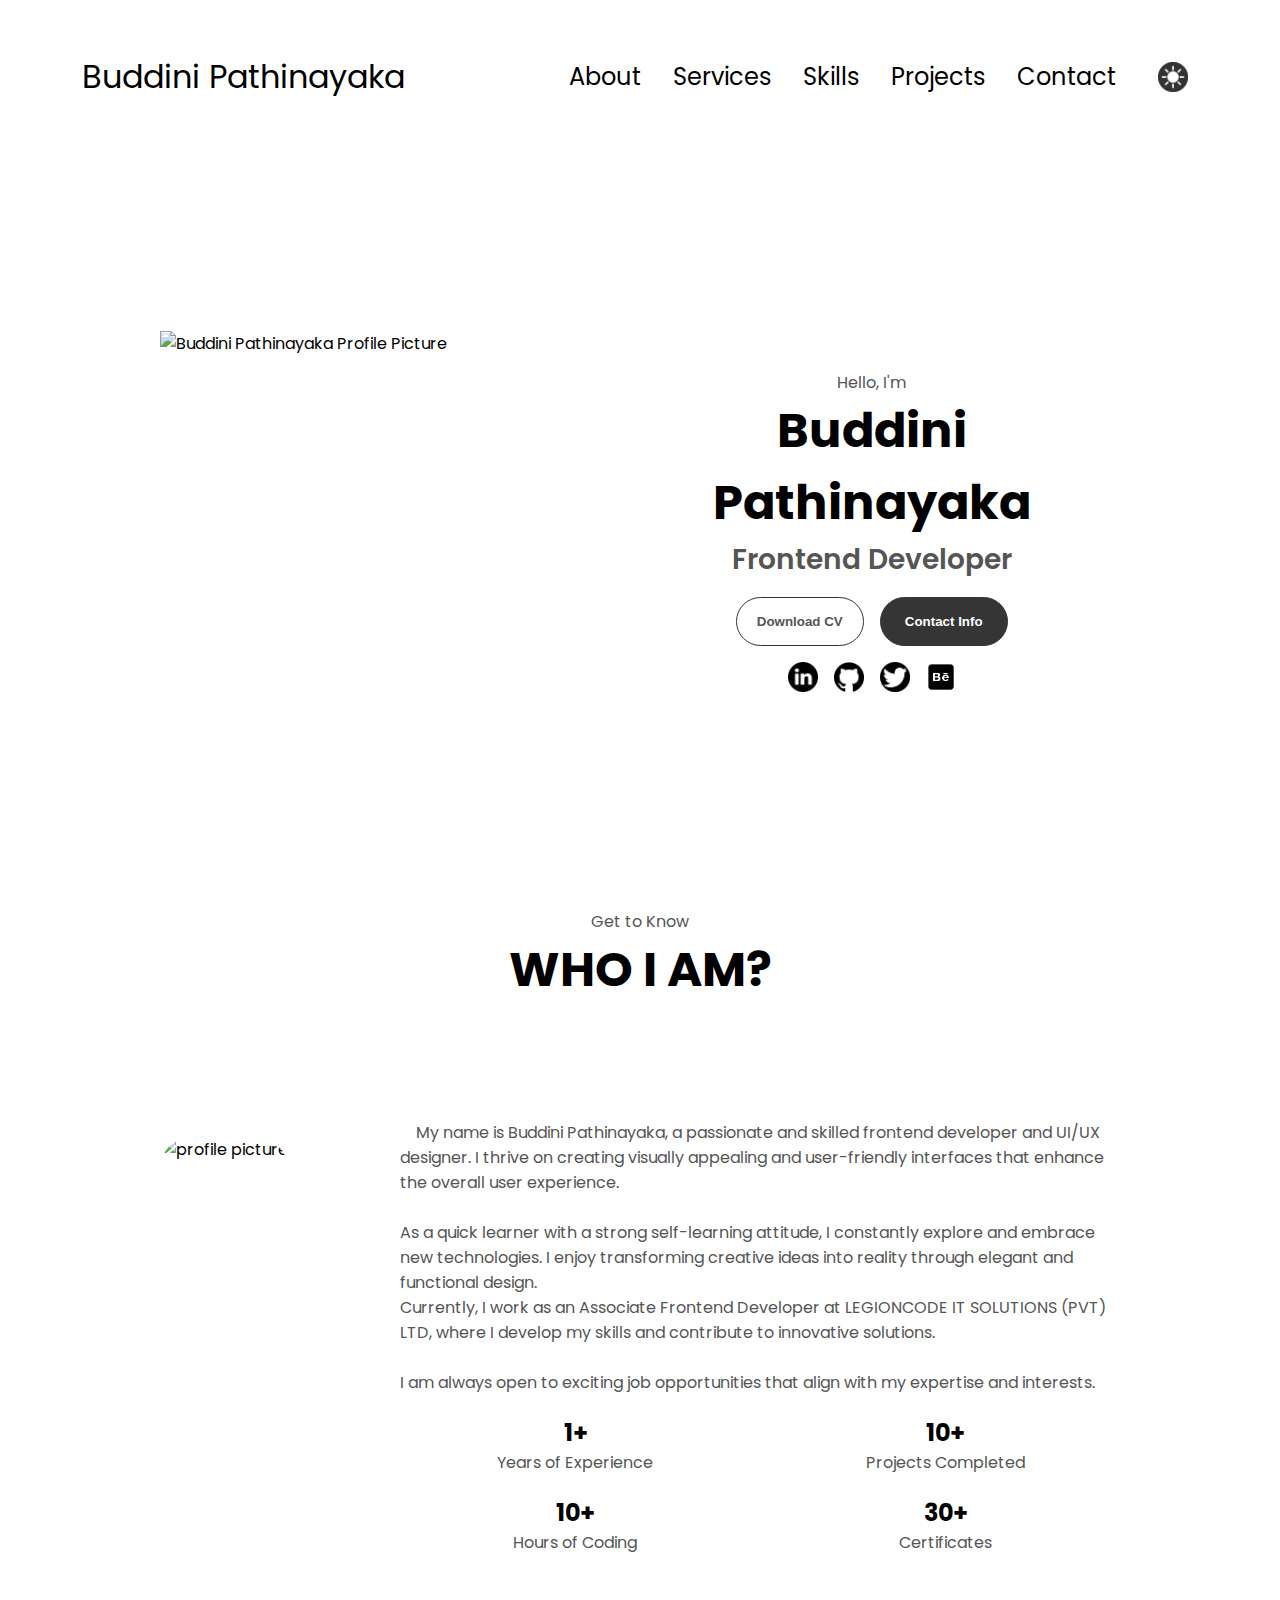
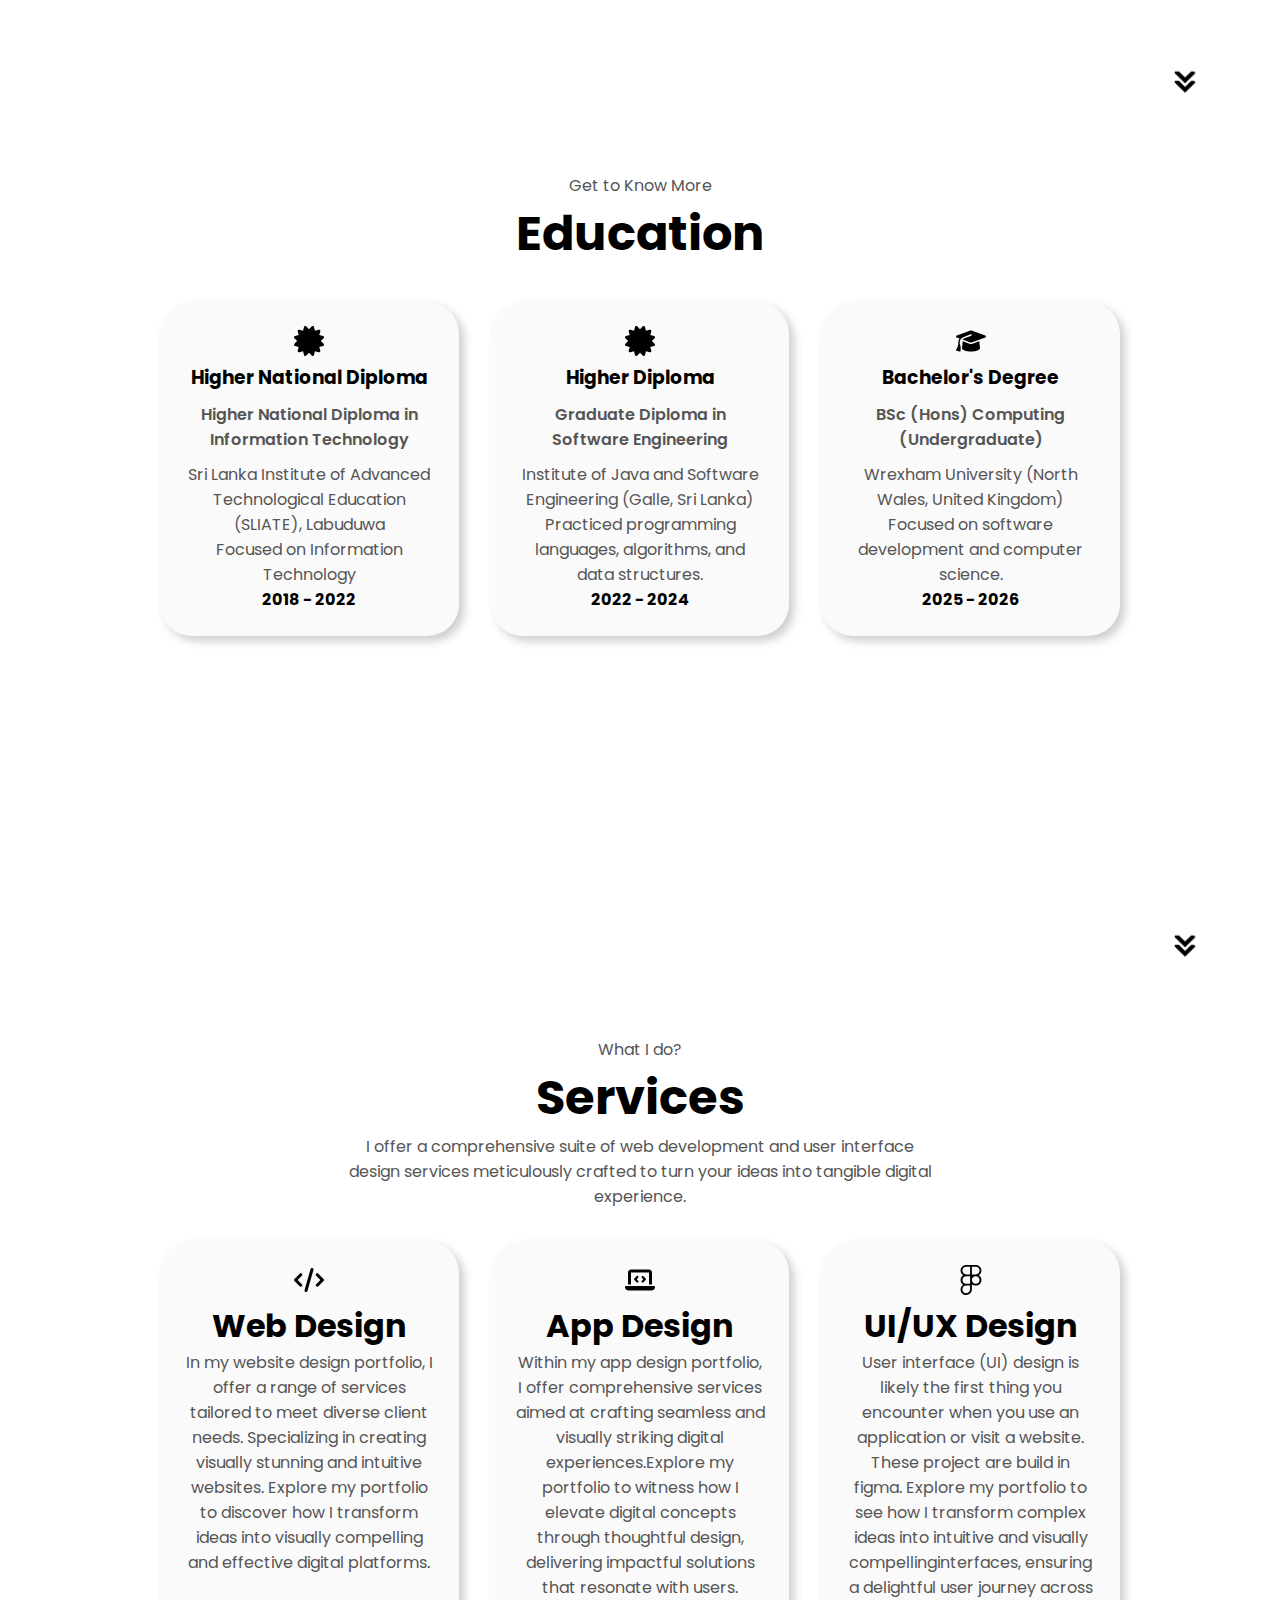
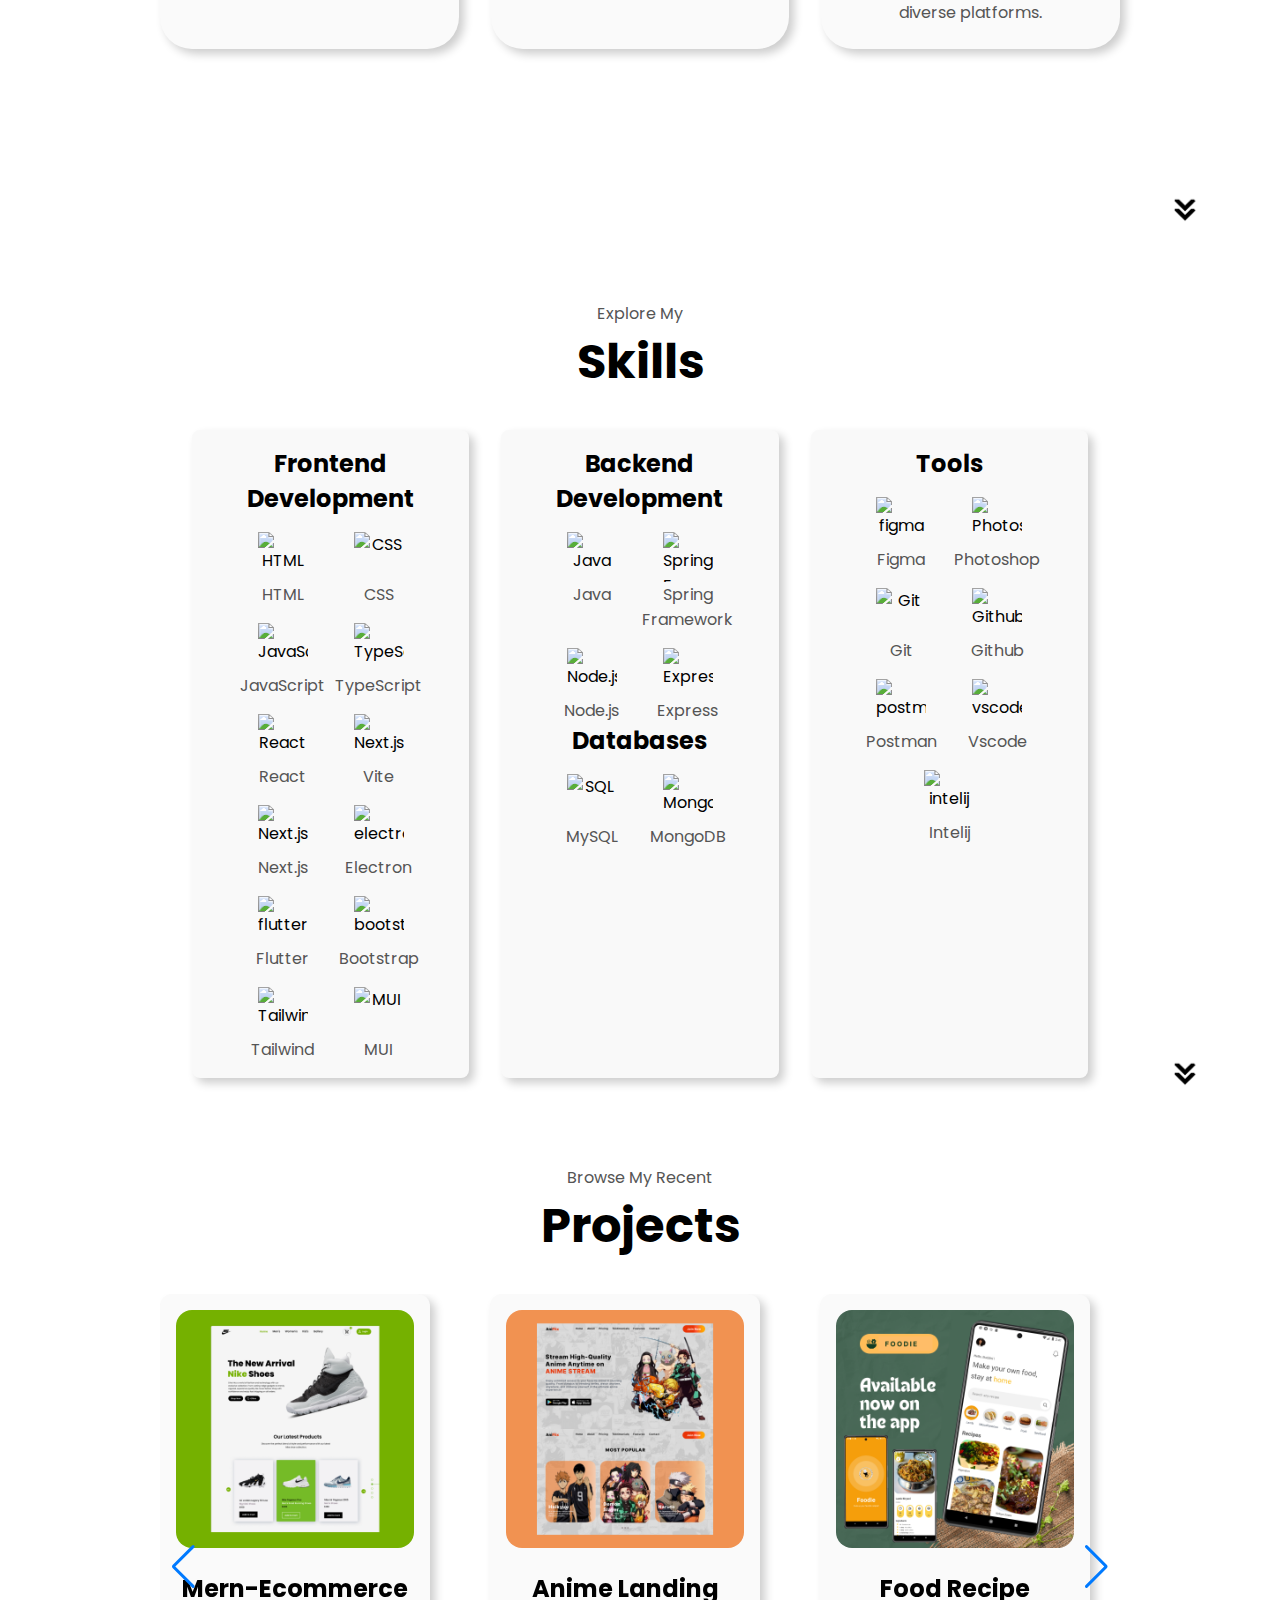
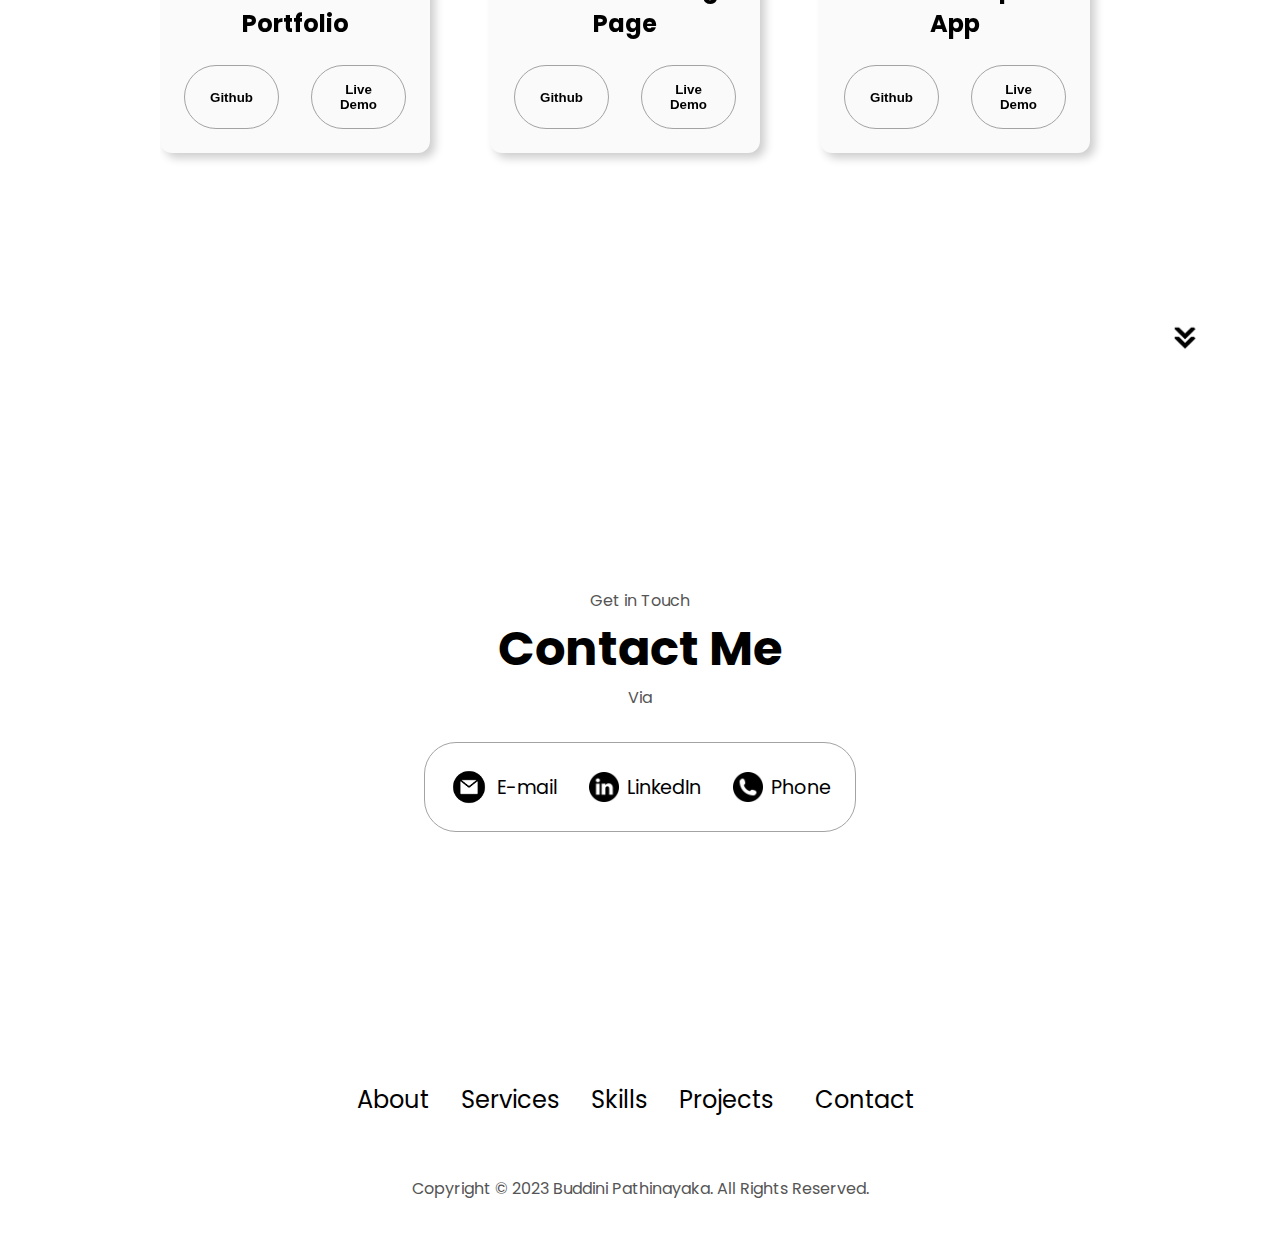
==== commit df3d2b19: "update projects" ====
--- a/index.html
+++ b/index.html
@@ -79,7 +79,7 @@
         <div class="btn-container">
           <button
             class="btn btn-color-2"
-            onclick="window.open('./assets/UI-Frontend - Buddini Pathinayaka.pdf')"
+            onclick="window.open('./assets/CV - Buddini Pathinayaka.pdf')"
           >
             Download CV
           </button>
@@ -402,7 +402,7 @@
               <div class="experience-items">
                 <div class="experience-item">
                   <img src="https://skillicons.dev/icons?i=mysql" alt="SQL" class="experience-icon" />
-                  <p>SQL</p>
+                  <p>MySQL</p>
                 </div>
                 <div class="experience-item">
                   <img src="https://skillicons.dev/icons?i=mongodb" alt="MongoDB" class="experience-icon" />
@@ -505,12 +505,38 @@
               <div class="swiper-slide">
                 <div class="details-container color-container">
                   <div class="article-container">
-                    <img src="./assets/proj3.png" alt="Project 3" class="project-img" />
-                  </div>
-                  <h2 class="experience-sub-title project-title">Food Recipe <br> App</h2>
+                    <img src="./assets/proj4.png" alt="Project 3" class="project-img" />
+                  </div>
+                  <h2 class="experience-sub-title project-title">Netflix-Clone <br> Page</h2>
                   <div class="btn-container">
-                    <button class="btn btn-color-2 project-btn" onclick="location.href='https://github.com/Buddini96/Recipe-App'">Github</button>
-                    <button class="btn btn-color-2 project-btn" onclick="location.href=''">Live Demo</button>
+                    <button class="btn btn-color-2 project-btn" onclick="location.href='https://github.com/Buddini96/Netflix-Clone'">Github</button>
+                    <button class="btn btn-color-2 project-btn" onclick="location.href='https://netiflix-bb.netlify.app/'">Live Demo</button>
+                  </div>
+                </div>
+              </div>
+
+              <div class="swiper-slide">
+                <div class="details-container color-container">
+                  <div class="article-container">
+                    <img src="./assets/proj5.png" alt="Project 3" class="project-img" />
+                  </div>
+                  <h2 class="experience-sub-title project-title">Tours Booking <br> App</h2>
+                  <div class="btn-container">
+                    <button class="btn btn-color-2 project-btn" onclick="location.href='https://github.com/Buddini96/Tours_Booking_App'">Github</button>
+                    <button class="btn btn-color-2 project-btn" onclick="location.href='https://travel-sri-lanka.netlify.app/'">Live Demo</button>
+                  </div>
+                </div>
+              </div>
+
+              <div class="swiper-slide">
+                <div class="details-container color-container">
+                  <div class="article-container">
+                    <img src="./assets/proj6.png" alt="Project 3" class="project-img" />
+                  </div>
+                  <h2 class="experience-sub-title project-title">New Year  <br> CountDown</h2>
+                  <div class="btn-container">
+                    <button class="btn btn-color-2 project-btn" onclick="location.href='https://github.com/Buddini96/New-Year-CountDown'">Github</button>
+                    <button class="btn btn-color-2 project-btn" onclick="location.href='https://vocal-douhua-d13e55.netlify.app/'">Live Demo</button>
                   </div>
                 </div>
               </div>
--- a/style.css
+++ b/style.css
@@ -354,8 +354,9 @@
     flex: 1;
     background: var(--primary-color-2);
     border-radius: 2rem;
-    border: var(--button-border);
-    border-color: var(--container-border);
+    /* border: var(--button-border);
+    border-color: var(--container-border); */
+    box-shadow: 5px 5px 10px rgba(0, 0, 0, 0.2), -5px -5px 10px rgba(255, 255, 255, 0.5);
     text-align: center;
 }
 
@@ -370,11 +371,105 @@
     margin: auto 0;
 }
 
+.stats-container {
+    display: grid;
+    grid-template-columns: repeat(2, 1fr);
+    gap: 20px;
+    text-align: center;
+    margin-top: 20px;
+
+}
+
+/* education */
+#education {
+    position: relative;
+}
+
+.edu-containers {
+    gap: 2rem;
+    margin-bottom: 2rem;
+    margin-top: 2rem;
+    display: grid;
+    grid-template-columns: repeat(auto-fill, minmax(250px, 1fr)); /* Auto-resizing grid items */
+    grid-gap: 2rem;  /* Space between grid items */
+}
+
+.edu-details-container {
+    display: flex;
+    flex-direction: column;
+    align-items: center;
+}
+
+.details-container {
+    padding: 1.5rem;
+    background: var(--primary-color-2);
+    border-radius: 2rem;
+    /* border: var(--button-border);
+    border-color: var(--container-border); */
+    box-shadow: 5px 5px 10px rgba(0, 0, 0, 0.2), -5px -5px 10px rgba(255, 255, 255, 0.5);
+    text-align: center;
+    box-sizing: border-box;
+    transition: transform 0.3s ease-in-out;
+}
+
+.details-container:hover {
+    transform: scale(1.05); /* Slight scale effect on hover */
+}
+
+.icon {
+    width: 30px;
+    height: 30px;
+}
+
+.education-date {
+    font-weight: bold;
+    color: var(--text-color);
+}
+
+.edu-section-container {
+    gap: 4rem;
+    height: 80%;
+}
+
+.section__pic-container {
+    height: 400px;
+    width: 400px;
+    margin: auto 0;
+}
+
+.edu-title {
+    font-weight: 600;
+    padding: 10px 0;
+    line-height: normal;
+}
+
+/* Media query for normal devices (desktops, larger tablets) */
+@media (min-width: 768px) {
+    .edu-containers {
+        display: inline-flex;
+        justify-content: space-between;  /* Spread items across the row */
+        flex-wrap: wrap;  /* Allow wrapping on smaller screens */
+    }
+
+    .details-container {
+        width: 45%;  /* Each item takes 45% of the container width */
+    }
+}
+
 /* Services */
 
 #services {
     position: relative;
 }
+ 
+
+  
+  .arrow {
+    cursor: pointer;
+    margin-top: 2rem;
+  }
+  
+
 
 /* experience */
 
@@ -382,64 +477,116 @@
     position: relative;
 }
 
-.experience-sub-title {
-    color: var(--secondary-color);
-    font-weight: 600;
-    font-size: 1.75rem;
-    margin-bottom: 2rem;
-}
-
-.experience-details-container {
-    display: flex;
-    justify-content: center;
+.experience-section {
+    display: grid;
+    grid-template-columns: 1fr 1fr 1fr;
+    gap: 2rem;
+    padding: 2rem;
+}
+
+.experience-category {
+    text-align: center;
+    padding: 1rem;
+    border-radius: 8px;
+    background-color: #f9f9f9;
+    box-shadow: 5px 5px 10px rgba(0, 0, 0, 0.2), -5px -5px 10px rgba(255, 255, 255, 0.5);
+}
+
+
+.experience-items {
+    display: flex;
+    flex-wrap: wrap;
+    justify-content: center;
+    gap: 1rem;
+    margin-top: 1rem;
+}
+
+.experience-item {
+    display: flex;
     flex-direction: column;
-}
-
-.article-container {
-    display: flex;
-    text-align: initial;
-    flex-wrap: wrap;
-    flex-direction: row;
-    gap: 2.5rem;
-    justify-content: space-around;
-}
-
-article {
-    display: flex;
-    width: 10rem;
-    justify-content: space-around;
-    gap: 0.5rem;
-}
-
-article .icon {
-    cursor: default;
-}
+    align-items: center;
+    width: 80px;
+}
+
+.experience-icon {
+    width: 50px;
+    height: 50px;
+}
+
+/* Responsive Styles */
+@media (max-width: 1024px) {
+    .experience-section {
+        grid-template-columns: 1fr 1fr;
+    }
+}
+
+@media (max-width: 768px) {
+    .experience-section {
+        grid-template-columns: 1fr;
+    }
+}
+
 
 /* projects section */
-
 #projects {
     position: relative;
 }
 
+.swiper-container {
+    width: 100%;
+    height: 600px; /* Increase the height here */
+    padding: 2rem 0;
+}
+
+.swiper-slide {
+    display: flex;
+    justify-content: center;
+    align-items: center;
+    flex-direction: column;
+    width: auto; 
+    height: 100%;
+}
+
 .color-container {
+    width: 90%;
+    /* height: 500px; */
+    padding: 1rem;
+    border-radius: 12px;
+    background: var(--primary-color-2);
+}
+
+.project-img {
+    border-radius: 1rem;
+    width: 100%;
+    height: 70%;
+    object-fit: cover;
+}
+
+.project-title {
+    margin: 1rem 0;
+    color: var(--secondary-color);
+}
+
+.project-btn {
+    margin: 0.5rem;
+    color: var(--secondary-color);
     border-color: var(--container-border);
-    background: var(--primary-color-2);
-}
-
-.project-img {
-    border-radius: 2rem;
-    width: 90%;
-    height: 90%;
-}
-
-.project-title {
-    margin: 1rem;
-    color: var(--secondary-color);
-}
-
-.project-btn {
-    color: var(--secondary-color);
-    border-color: var(--container-border);
+}
+
+/* Swiper Styles */
+.swiper {
+    width: 100%;
+    max-width: 1200px;
+    height: 545px;
+}
+
+.swiper-button-next,
+.swiper-button-prev {
+    color: var(--secondary-color);
+}
+
+.swiper-pagination-bullet {
+    background-color: var(--secondary-color);
 }
 
 /* Contact section */
@@ -480,6 +627,7 @@
   
   .email-icon {
     height: 2.5rem;
+    width: 2.5rem;
 }
 
 /* Footer section */
